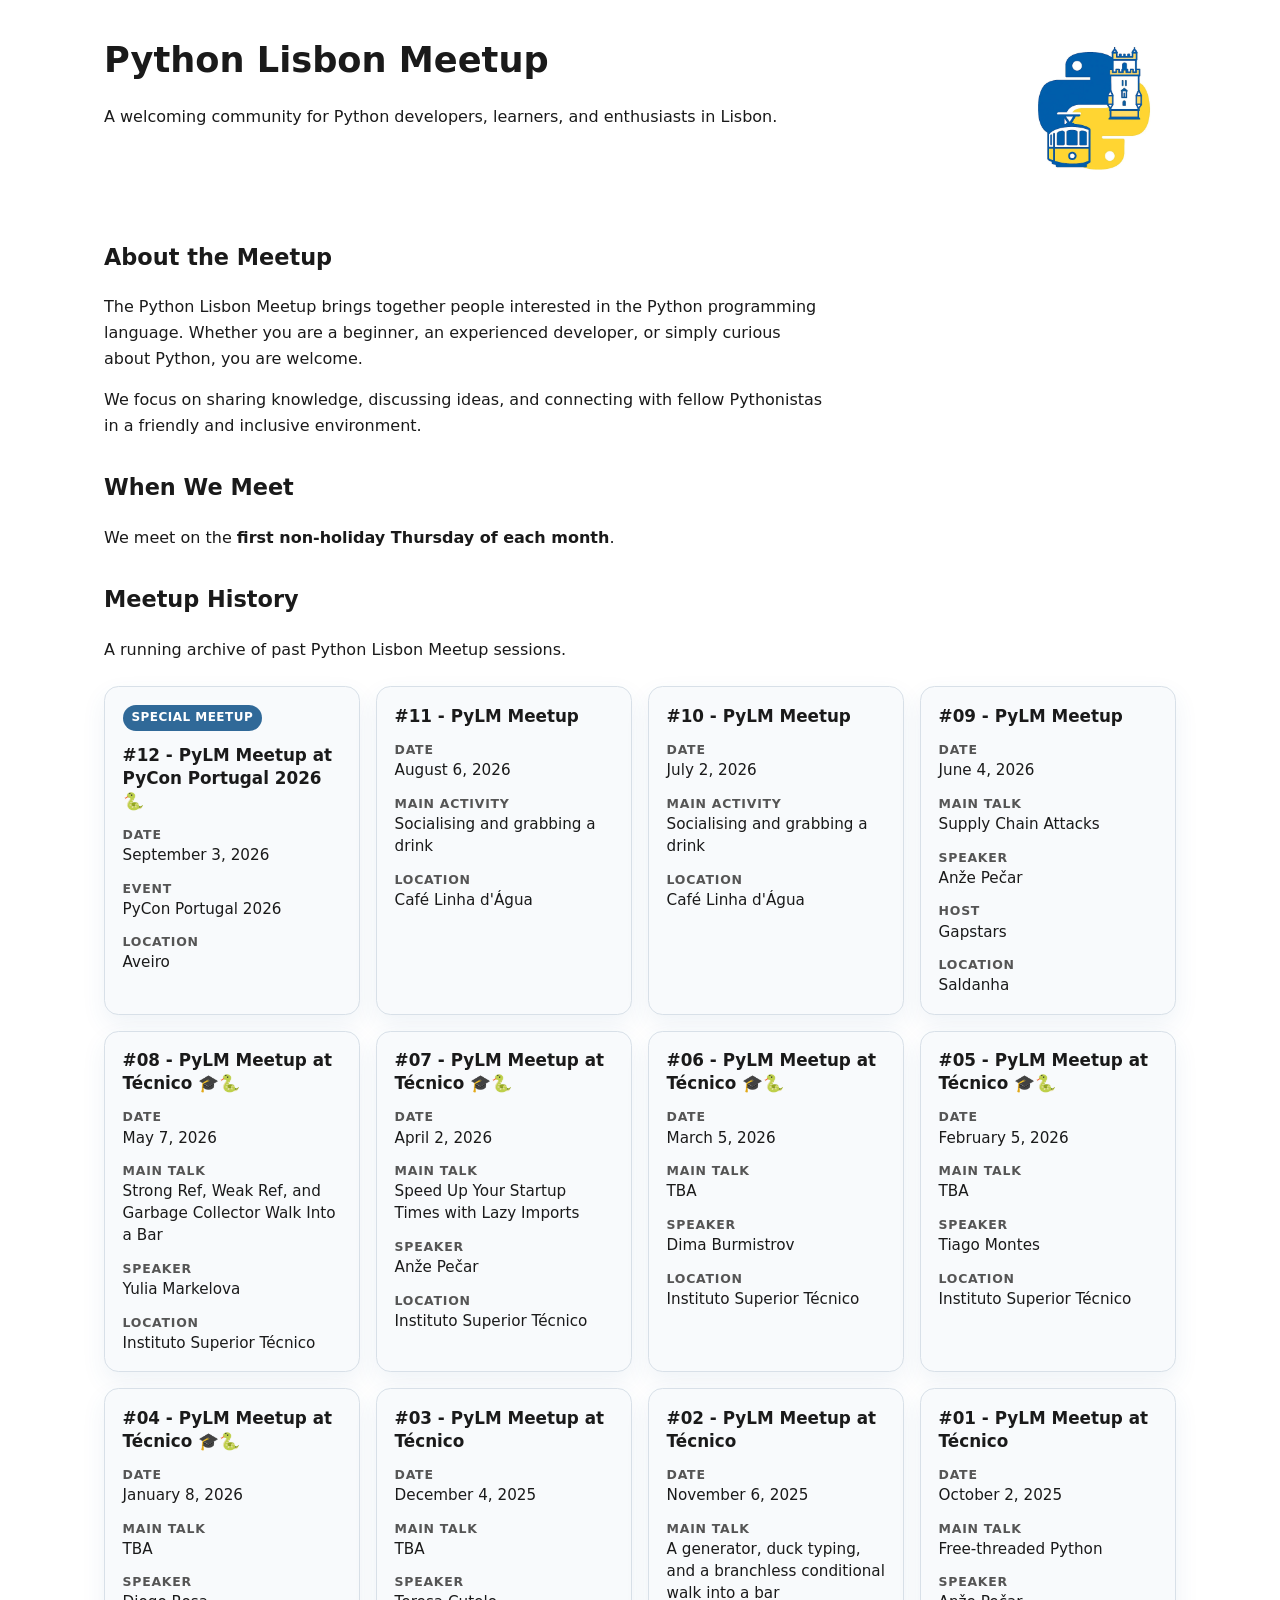
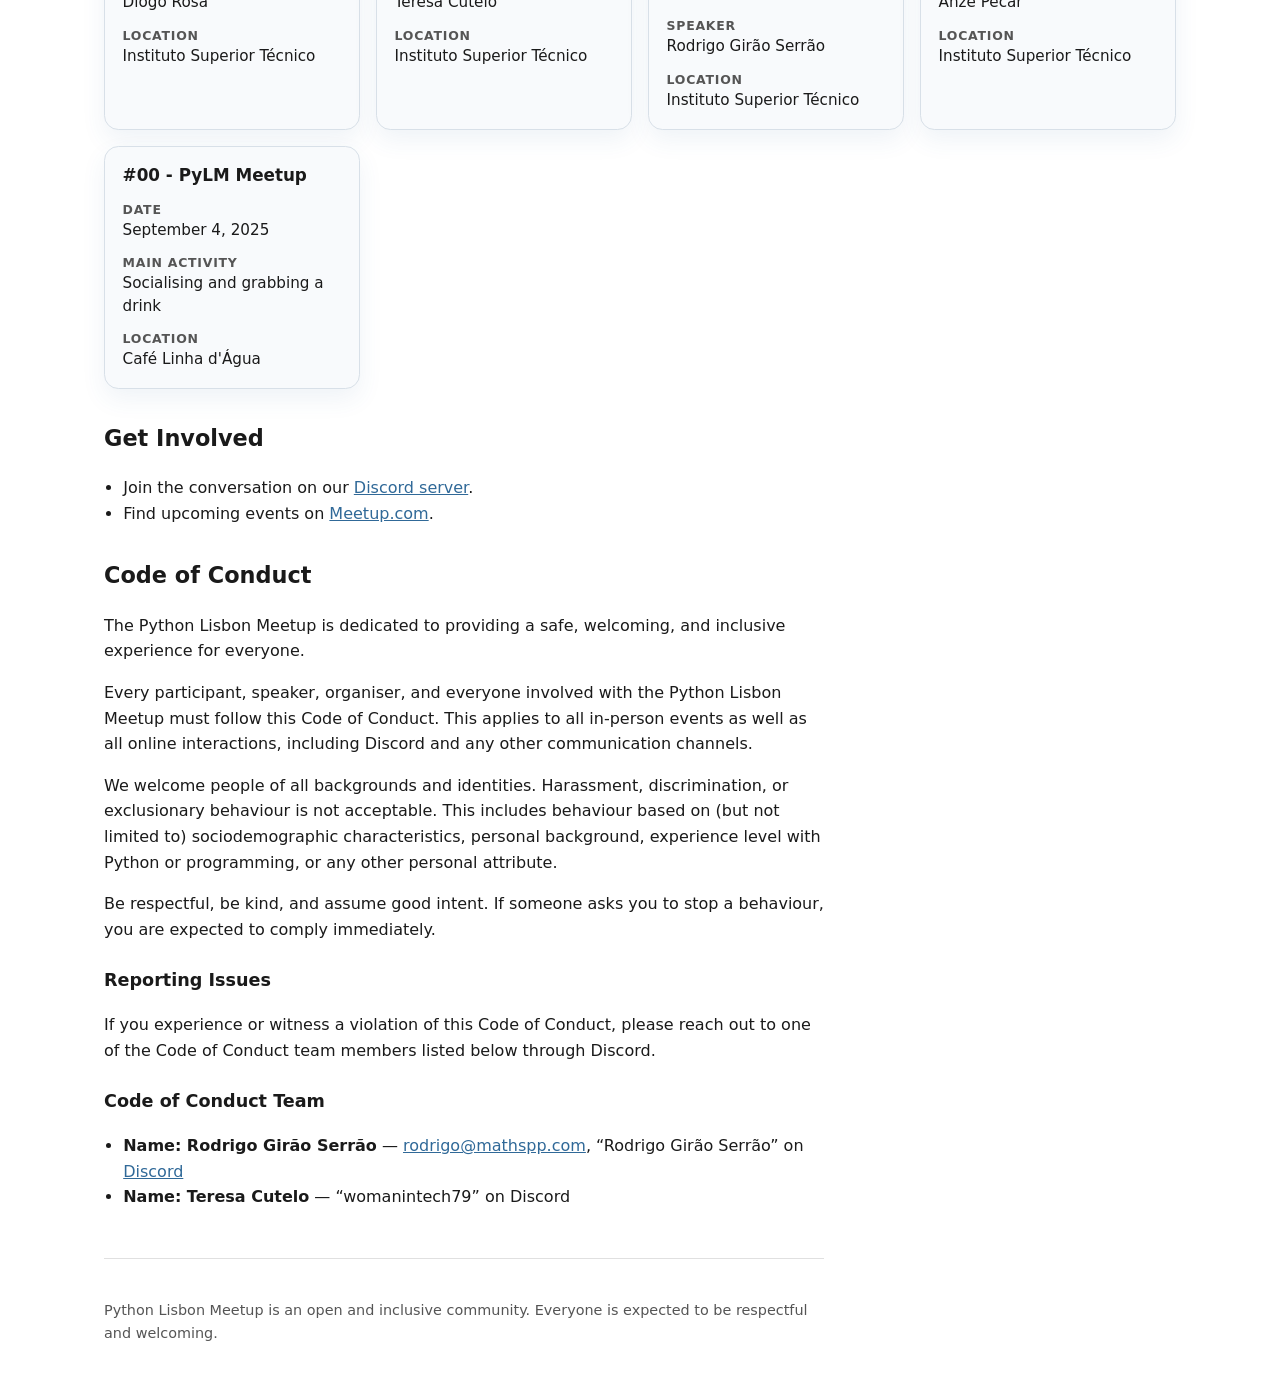
==== index.html @ 8073ea78 "Update index.html" ====
<!DOCTYPE html>
<html lang="en">

<head>
    <meta charset="UTF-8" />
    <meta name="viewport" content="width=device-width, initial-scale=1" />
    <title>Python Lisbon Meetup</title>

    <meta name="description"
        content="Python Lisbon Meetup — a friendly community for Python enthusiasts in Lisbon. We meet monthly to learn, share, and connect." />

    <style>
        :root {
            --bg: #ffffff;
            --fg: #1a1a1a;
            --accent: #306998;
            /* Python blue */
            --muted: #555555;
            --card-bg: #f8fafc;
            --border: #d8e0e8;
            --max-width: 1120px;
        }

        * {
            box-sizing: border-box;
        }

        body {
            margin: 0;
            font-family: system-ui, -apple-system, BlinkMacSystemFont, "Segoe UI",
                Roboto, Helvetica, Arial, sans-serif;
            background-color: var(--bg);
            color: var(--fg);
            line-height: 1.6;
        }

        main {
            max-width: var(--max-width);
            padding: 2rem 1.5rem;
            margin: 0 auto;
        }

        main > section,
        main > footer {
            max-width: 720px;
        }

        header {
            margin-bottom: 2.5rem;
            overflow: hidden;
        }

        header img {
            float: right;
            max-width: 160px;
            width: 100%;
            height: auto;
            margin-left: 1.5rem;
            margin-bottom: 0.5rem;
        }

        h1 {
            font-size: 2.2rem;
            margin: 0 0 0.5rem 0;
        }

        h2 {
            font-size: 1.4rem;
            margin-top: 2rem;
        }

        h3 {
            font-size: 1.1rem;
            margin-top: 1.5rem;
        }

        p {
            margin: 1rem 0;
        }

        a {
            color: var(--accent);
            text-decoration: underline;
        }

        a:focus,
        a:hover {
            text-decoration: none;
            outline: 2px solid var(--accent);
            outline-offset: 2px;
        }

        ul {
            padding-left: 1.2rem;
        }

        .history {
            max-width: none;
        }

        .history-intro {
            max-width: 720px;
        }

        .event-grid {
            display: grid;
            grid-template-columns: repeat(4, minmax(0, 1fr));
            gap: 1rem;
            margin-top: 1.5rem;
        }

        .event-card {
            display: flex;
            flex-direction: column;
            gap: 0.85rem;
            min-height: 100%;
            padding: 1.1rem;
            border: 1px solid var(--border);
            border-radius: 0.9rem;
            background: var(--card-bg);
            box-shadow: 0 10px 24px rgba(48, 105, 152, 0.08);
        }

        .event-card h3 {
            margin: 0;
            font-size: 1.05rem;
            line-height: 1.35;
        }

        .event-detail {
            margin: 0;
            font-size: 0.95rem;
            line-height: 1.45;
        }

        .event-label {
            display: block;
            color: var(--muted);
            font-size: 0.78rem;
            font-weight: 700;
            letter-spacing: 0.06em;
            text-transform: uppercase;
        }

        .event-badge {
            align-self: flex-start;
            margin: 0;
            padding: 0.2rem 0.55rem;
            border-radius: 999px;
            background: var(--accent);
            color: #ffffff;
            font-size: 0.75rem;
            font-weight: 700;
            letter-spacing: 0.04em;
            text-transform: uppercase;
        }

        footer {
            margin-top: 3rem;
            padding-top: 1.5rem;
            border-top: 1px solid #e0e0e0;
            font-size: 0.9rem;
            color: var(--muted);
        }

        @media (max-width: 900px) {
            .event-grid {
                grid-template-columns: repeat(2, minmax(0, 1fr));
            }
        }

        @media (max-width: 480px) {
            header img {
                float: none;
                display: block;
                margin: 0 0 1rem 0;
            }

            .event-grid {
                grid-template-columns: 1fr;
            }
        }
    </style>
</head>

<body>
    <main>
        <header>
            <img src="logo.webp" alt="Python Lisbon Meetup logo" />
            <h1>Python Lisbon Meetup</h1>
            <p>
                A welcoming community for Python developers, learners, and enthusiasts
                in Lisbon.
            </p>
        </header>

        <section aria-labelledby="about">
            <h2 id="about">About the Meetup</h2>
            <p>
                The Python Lisbon Meetup brings together people interested in the Python
                programming language. Whether you are a beginner, an experienced
                developer, or simply curious about Python, you are welcome.
            </p>
            <p>
                We focus on sharing knowledge, discussing ideas, and connecting with
                fellow Pythonistas in a friendly and inclusive environment.
            </p>
        </section>

        <section aria-labelledby="schedule">
            <h2 id="schedule">When We Meet</h2>
            <p>
                We meet on the <strong>first non-holiday Thursday of each month</strong>.
            </p>
        </section>


        <section class="history" aria-labelledby="history">
            <h2 id="history">Meetup History</h2>
            <p class="history-intro">
                A running archive of past Python Lisbon Meetup sessions.
            </p>
            <div class="event-grid">
                <article class="event-card">
                    <p class="event-badge">Special meetup</p>
                    <h3>#12 - PyLM Meetup at PyCon Portugal 2026 🐍</h3>
                    <p class="event-detail">
                        <span class="event-label">Date</span>
                        September 3, 2026
                    </p>
                    <p class="event-detail">
                        <span class="event-label">Event</span>
                        PyCon Portugal 2026
                    </p>
                    <p class="event-detail">
                        <span class="event-label">Location</span>
                        Aveiro
                    </p>
                </article>

                <article class="event-card">
                    <h3>#11 - PyLM Meetup</h3>
                    <p class="event-detail">
                        <span class="event-label">Date</span>
                        August 6, 2026
                    </p>
                    <p class="event-detail">
                        <span class="event-label">Main activity</span>
                        Socialising and grabbing a drink
                    </p>
                    <p class="event-detail">
                        <span class="event-label">Location</span>
                        Café Linha d'Água
                    </p>
                </article>

                <article class="event-card">
                    <h3>#10 - PyLM Meetup</h3>
                    <p class="event-detail">
                        <span class="event-label">Date</span>
                        July 2, 2026
                    </p>
                    <p class="event-detail">
                        <span class="event-label">Main activity</span>
                        Socialising and grabbing a drink
                    </p>
                    <p class="event-detail">
                        <span class="event-label">Location</span>
                        Café Linha d'Água
                    </p>
                </article>

                <article class="event-card">
                    <h3>#09 - PyLM Meetup</h3>
                    <p class="event-detail">
                        <span class="event-label">Date</span>
                        June 4, 2026
                    </p>
                    <p class="event-detail">
                        <span class="event-label">Main talk</span>
                        Supply Chain Attacks
                    </p>
                    <p class="event-detail">
                        <span class="event-label">Speaker</span>
                        Anže Pečar
                    </p>
                    <p class="event-detail">
                        <span class="event-label">Host</span>
                        Gapstars
                    </p>
                    <p class="event-detail">
                        <span class="event-label">Location</span>
                        Saldanha
                    </p>
                </article>

                <article class="event-card">
                    <h3>#08 - PyLM Meetup at Técnico 🎓🐍</h3>
                    <p class="event-detail">
                        <span class="event-label">Date</span>
                        May 7, 2026
                    </p>
                    <p class="event-detail">
                        <span class="event-label">Main talk</span>
                        Strong Ref, Weak Ref, and Garbage Collector Walk Into a Bar
                    </p>
                    <p class="event-detail">
                        <span class="event-label">Speaker</span>
                        Yulia Markelova
                    </p>
                    <p class="event-detail">
                        <span class="event-label">Location</span>
                        Instituto Superior Técnico
                    </p>
                </article>

                <article class="event-card">
                    <h3>#07 - PyLM Meetup at Técnico 🎓🐍</h3>
                    <p class="event-detail">
                        <span class="event-label">Date</span>
                        April 2, 2026
                    </p>
                    <p class="event-detail">
                        <span class="event-label">Main talk</span>
                        Speed Up Your Startup Times with Lazy Imports
                    </p>
                    <p class="event-detail">
                        <span class="event-label">Speaker</span>
                        Anže Pečar
                    </p>
                    <p class="event-detail">
                        <span class="event-label">Location</span>
                        Instituto Superior Técnico
                    </p>
                </article>

                <article class="event-card">
                    <h3>#06 - PyLM Meetup at Técnico 🎓🐍</h3>
                    <p class="event-detail">
                        <span class="event-label">Date</span>
                        March 5, 2026
                    </p>
                    <p class="event-detail">
                        <span class="event-label">Main talk</span>
                        TBA
                    </p>
                    <p class="event-detail">
                        <span class="event-label">Speaker</span>
                        Dima Burmistrov
                    </p>
                    <p class="event-detail">
                        <span class="event-label">Location</span>
                        Instituto Superior Técnico
                    </p>
                </article>

                <article class="event-card">
                    <h3>#05 - PyLM Meetup at Técnico 🎓🐍</h3>
                    <p class="event-detail">
                        <span class="event-label">Date</span>
                        February 5, 2026
                    </p>
                    <p class="event-detail">
                        <span class="event-label">Main talk</span>
                        TBA
                    </p>
                    <p class="event-detail">
                        <span class="event-label">Speaker</span>
                        Tiago Montes
                    </p>
                    <p class="event-detail">
                        <span class="event-label">Location</span>
                        Instituto Superior Técnico
                    </p>
                </article>

                <article class="event-card">
                    <h3>#04 - PyLM Meetup at Técnico 🎓🐍</h3>
                    <p class="event-detail">
                        <span class="event-label">Date</span>
                        January 8, 2026
                    </p>
                    <p class="event-detail">
                        <span class="event-label">Main talk</span>
                        TBA
                    </p>
                    <p class="event-detail">
                        <span class="event-label">Speaker</span>
                        Diogo Rosa
                    </p>
                    <p class="event-detail">
                        <span class="event-label">Location</span>
                        Instituto Superior Técnico
                    </p>
                </article>

                <article class="event-card">
                    <h3>#03 - PyLM Meetup at Técnico</h3>
                    <p class="event-detail">
                        <span class="event-label">Date</span>
                        December 4, 2025
                    </p>
                    <p class="event-detail">
                        <span class="event-label">Main talk</span>
                        TBA
                    </p>
                    <p class="event-detail">
                        <span class="event-label">Speaker</span>
                        Teresa Cutelo
                    </p>
                    <p class="event-detail">
                        <span class="event-label">Location</span>
                        Instituto Superior Técnico
                    </p>
                </article>

                <article class="event-card">
                    <h3>#02 - PyLM Meetup at Técnico</h3>
                    <p class="event-detail">
                        <span class="event-label">Date</span>
                        November 6, 2025
                    </p>
                    <p class="event-detail">
                        <span class="event-label">Main talk</span>
                        A generator, duck typing, and a branchless conditional walk into a bar
                    </p>
                    <p class="event-detail">
                        <span class="event-label">Speaker</span>
                        Rodrigo Girão Serrão
                    </p>
                    <p class="event-detail">
                        <span class="event-label">Location</span>
                        Instituto Superior Técnico
                    </p>
                </article>

                <article class="event-card">
                    <h3>#01 - PyLM Meetup at Técnico</h3>
                    <p class="event-detail">
                        <span class="event-label">Date</span>
                        October 2, 2025
                    </p>
                    <p class="event-detail">
                        <span class="event-label">Main talk</span>
                        Free-threaded Python
                    </p>
                    <p class="event-detail">
                        <span class="event-label">Speaker</span>
                        Anže Pečar
                    </p>
                    <p class="event-detail">
                        <span class="event-label">Location</span>
                        Instituto Superior Técnico
                    </p>
                </article>

                <article class="event-card">
                    <h3>#00 - PyLM Meetup</h3>
                    <p class="event-detail">
                        <span class="event-label">Date</span>
                        September 4, 2025
                    </p>
                    <p class="event-detail">
                        <span class="event-label">Main activity</span>
                        Socialising and grabbing a drink
                    </p>
                    <p class="event-detail">
                        <span class="event-label">Location</span>
                        Café Linha d'Água
                    </p>
                </article>
            </div>
        </section>

        <section aria-labelledby="links">
            <h2 id="links">Get Involved</h2>
            <ul>
                <li>
                    Join the conversation on our
                    <a href="https://discord.gg/DCNEYDKw9s">Discord server</a>.
                </li>
                <li>
                    Find upcoming events on
                    <a href="https://www.meetup.com/python-lisbon-meetup/events/312286589">Meetup.com</a>.
                </li>
            </ul>
        </section>

        <section aria-labelledby="coc">
            <h2 id="coc">Code of Conduct</h2>
            <p>
                The Python Lisbon Meetup is dedicated to providing a safe, welcoming,
                and inclusive experience for everyone.
            </p>
            <p>
                Every participant, speaker, organiser, and everyone involved with the
                Python Lisbon Meetup must follow this Code of Conduct. This applies to
                all in-person events as well as all online interactions, including
                Discord and any other communication channels.
            </p>
            <p>
                We welcome people of all backgrounds and identities. Harassment,
                discrimination, or exclusionary behaviour is not acceptable. This
                includes behaviour based on (but not limited to) sociodemographic
                characteristics, personal background, experience level with Python or
                programming, or any other personal attribute.
            </p>
            <p>
                Be respectful, be kind, and assume good intent. If someone asks you to
                stop a behaviour, you are expected to comply immediately.
            </p>

            <h3>Reporting Issues</h3>
            <p>
                If you experience or witness a violation of this Code of Conduct, please
                reach out to one of the Code of Conduct team members listed below through
                Discord.
            </p>

            <h3>Code of Conduct Team</h3>
            <ul>
                <li><strong>Name: Rodrigo Girão Serrão</strong> — <a
                        href="mailto:rodrigo@mathspp.com">rodrigo@mathspp.com</a>, “Rodrigo Girão Serrão” on <a
                        href="https://discord.gg/DCNEYDKw9s">Discord</a>
                </li>
                <li><strong>Name: Teresa Cutelo</strong> — “womanintech79” on <a
                        href="https://discord.gg/DCNEYDKw9s"></a>Discord</a>
                </li>
            </ul>
        </section>

        <footer>
            <p>
                Python Lisbon Meetup is an open and inclusive community. Everyone is
                expected to be respectful and welcoming.
            </p>
        </footer>
    </main>
</body>

</html>
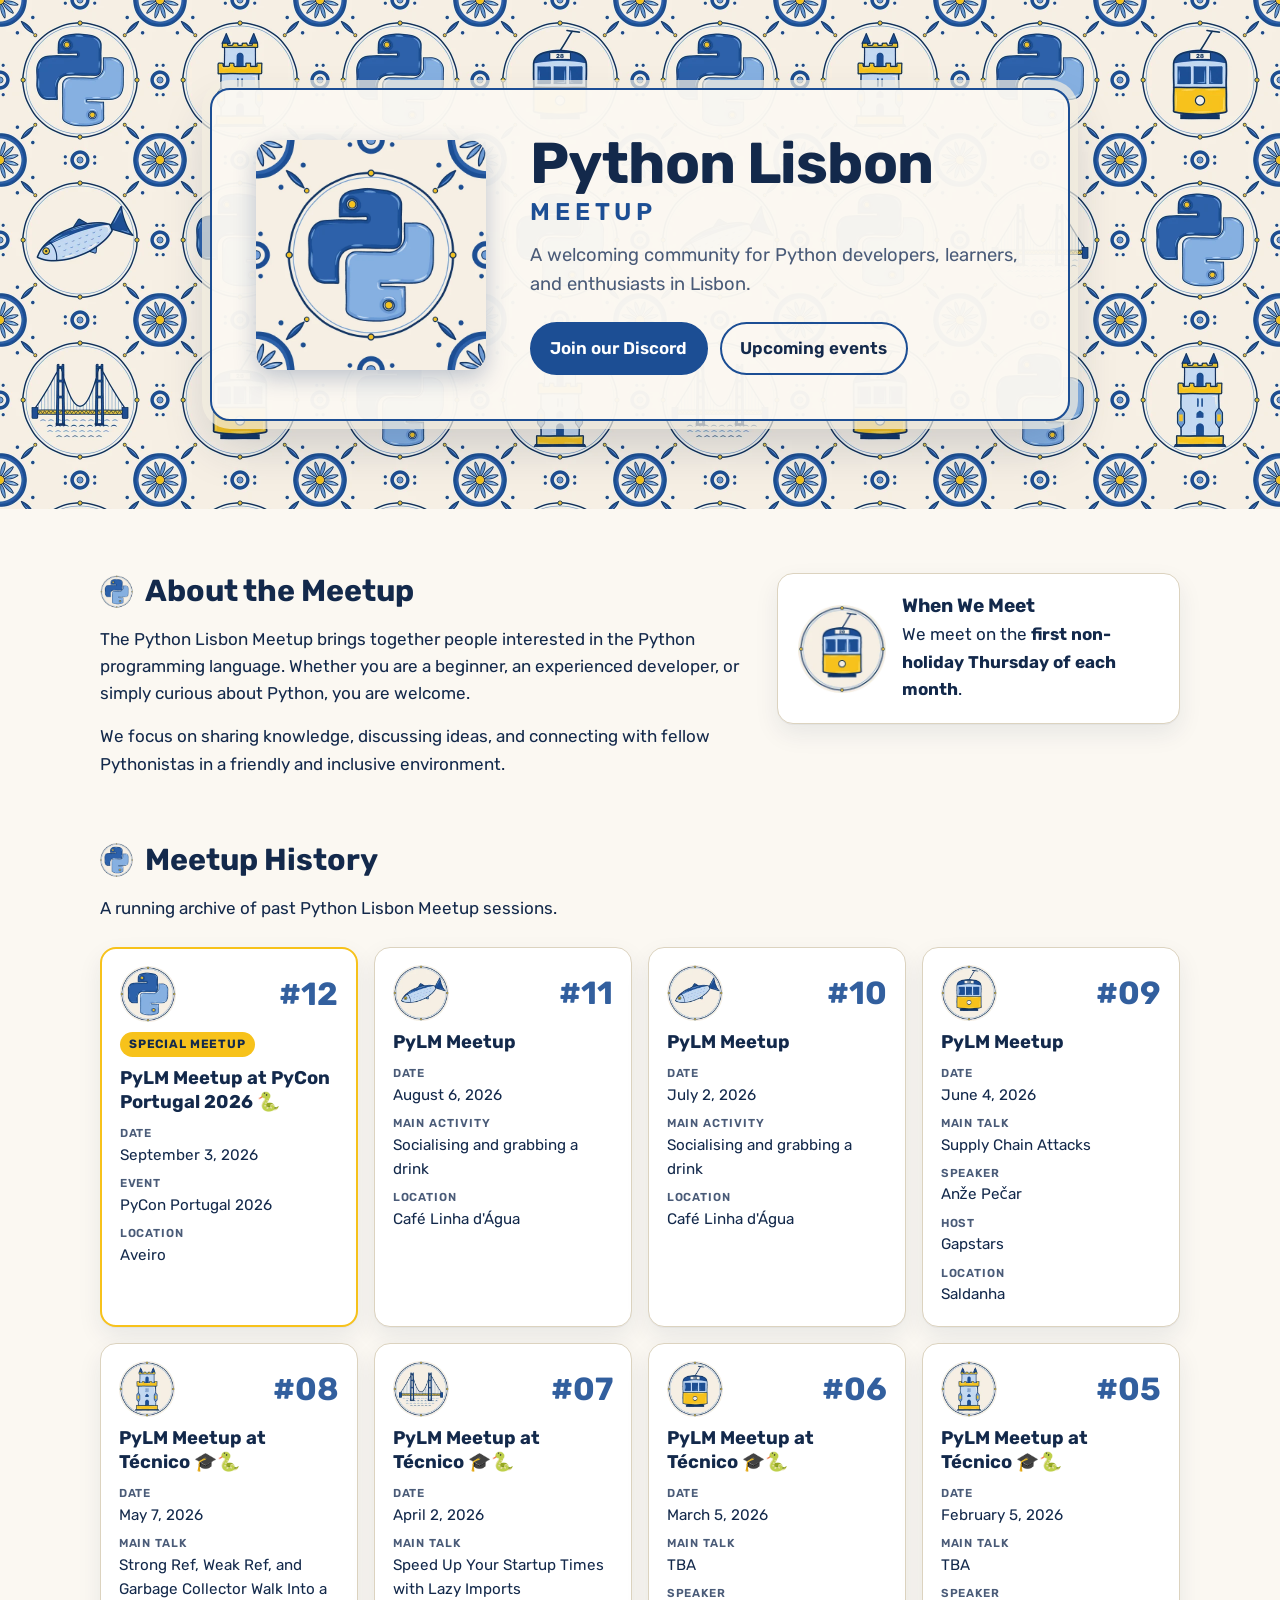
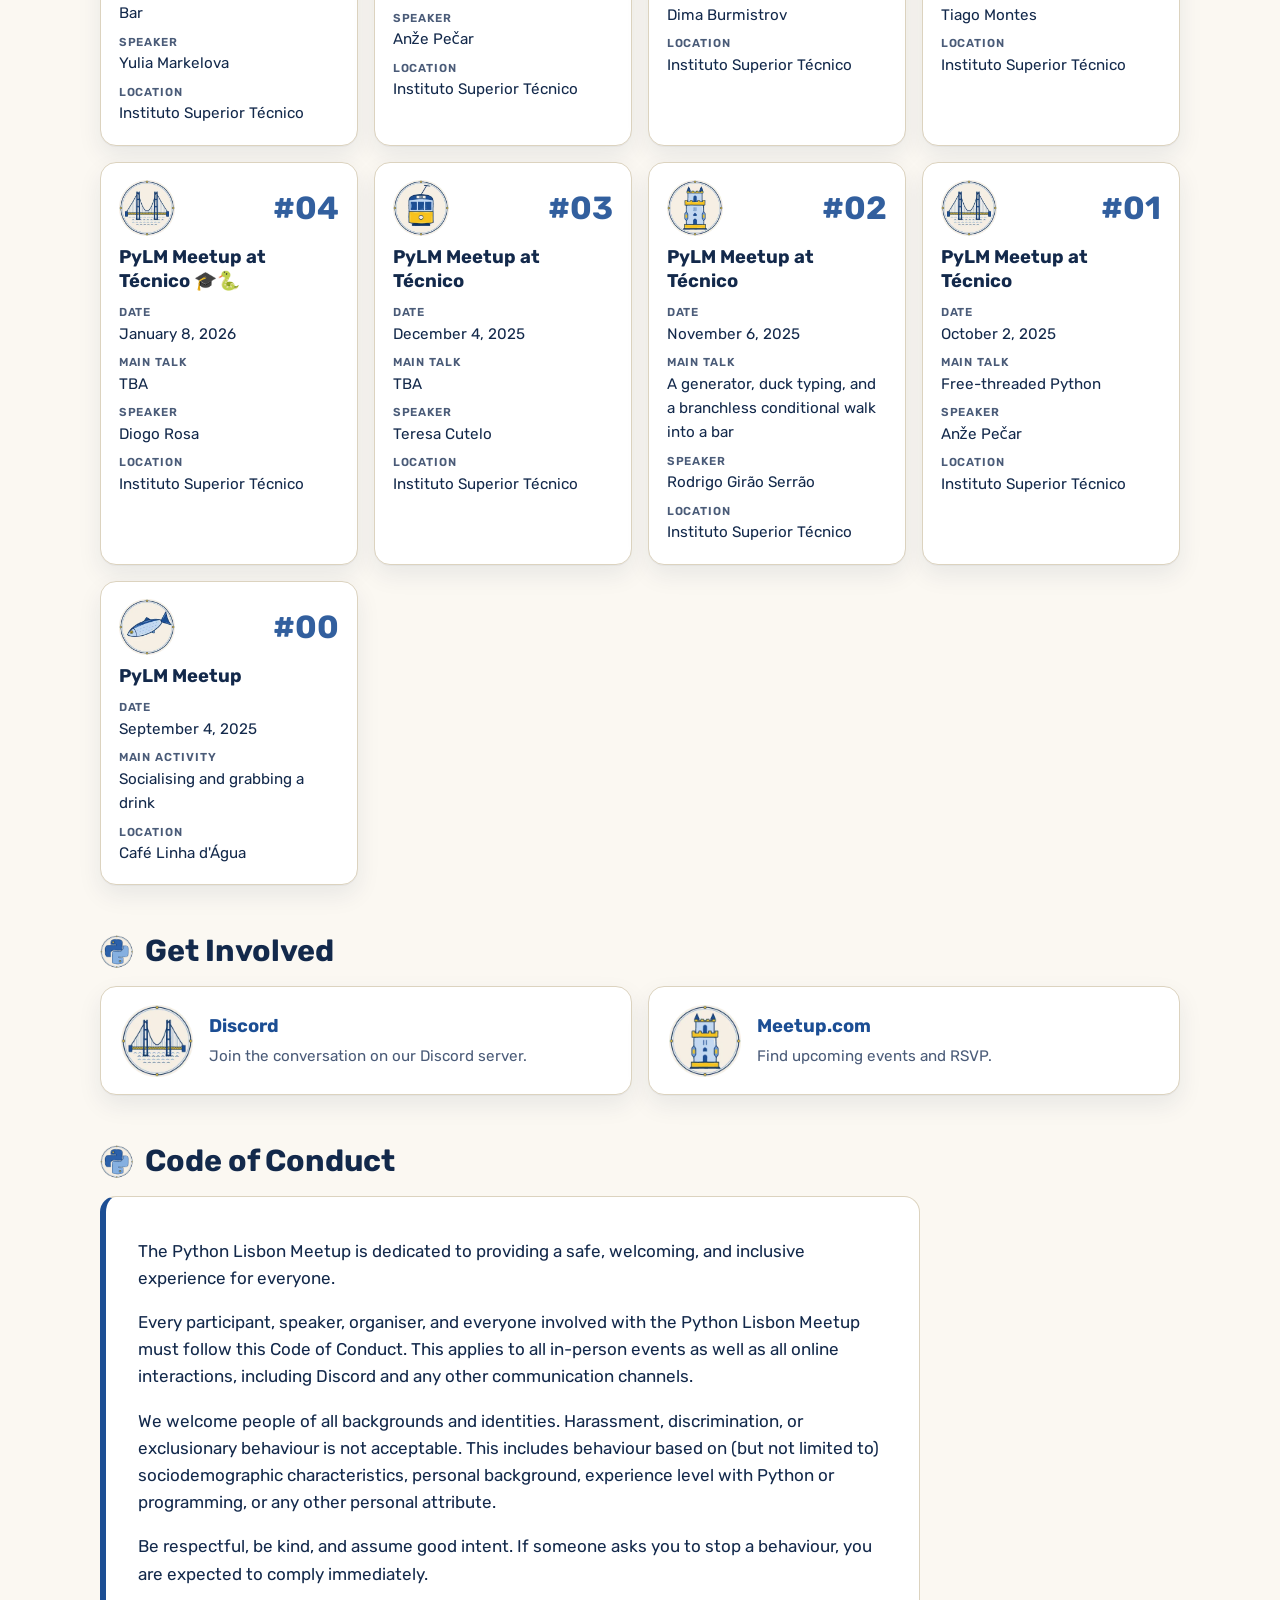
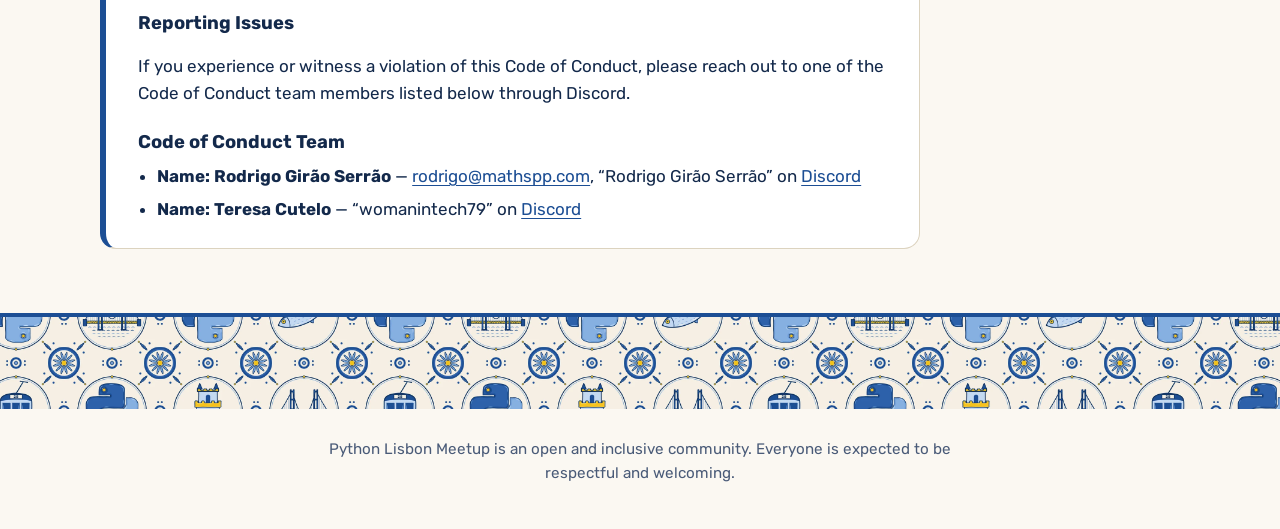
==== commit 434209de: "Redesign site with azulejo tile theme Painted Python Lisbon azulejo tiles (snakes, tram, Belém Tower" ====
--- a/index.html
+++ b/index.html
@@ -8,17 +8,75 @@
 
     <meta name="description"
         content="Python Lisbon Meetup — a friendly community for Python enthusiasts in Lisbon. We meet monthly to learn, share, and connect." />
+    <meta name="theme-color" content="#F5EFE2" media="(prefers-color-scheme: light)" />
+    <meta name="theme-color" content="#0B1830" media="(prefers-color-scheme: dark)" />
+    <meta property="og:title" content="Python Lisbon Meetup" />
+    <meta property="og:description"
+        content="A friendly community for Python enthusiasts in Lisbon. We meet monthly to learn, share, and connect." />
+    <meta property="og:type" content="website" />
+    <meta property="og:url" content="https://python-lisbon-meetup.github.io/" />
+    <meta property="og:image" content="https://python-lisbon-meetup.github.io/assets/og-image.png" />
+    <meta name="twitter:card" content="summary_large_image" />
+
+    <link rel="icon" href="favicon.ico" sizes="48x48" />
+    <link rel="icon" href="assets/favicon-32.png" type="image/png" sizes="32x32" />
+    <link rel="apple-touch-icon" href="assets/apple-touch-icon.png" />
+    <link rel="preload" href="assets/fonts/rubik-700.woff2" as="font" type="font/woff2" crossorigin />
 
     <style>
+        @font-face {
+            font-family: "Rubik";
+            src: url("assets/fonts/rubik-400.woff2") format("woff2");
+            font-weight: 400;
+            font-display: swap;
+        }
+
+        @font-face {
+            font-family: "Rubik";
+            src: url("assets/fonts/rubik-600.woff2") format("woff2");
+            font-weight: 600;
+            font-display: swap;
+        }
+
+        @font-face {
+            font-family: "Rubik";
+            src: url("assets/fonts/rubik-700.woff2") format("woff2");
+            font-weight: 700;
+            font-display: swap;
+        }
+
         :root {
-            --bg: #ffffff;
-            --fg: #1a1a1a;
-            --accent: #306998;
-            /* Python blue */
-            --muted: #555555;
-            --card-bg: #f8fafc;
-            --border: #d8e0e8;
+            /* azulejo palette */
+            --cream: #F5EFE2;
+            --cobalt: #1C4E94;
+            --deep: #123566;
+            --sky: #6C9CD6;
+            --yellow: #F7C21B;
+            --ink: #13294B;
+
+            --bg: #FBF8F2;
+            --fg: var(--ink);
+            --muted: #4A5B78;
+            --accent: var(--cobalt);
+            --card-bg: #FFFFFF;
+            --border: #DCD3BF;
+            --shadow: 0 1px 0 rgba(19, 41, 75, 0.04), 0 10px 24px rgba(19, 41, 75, 0.08);
+            --panel-bg: rgba(251, 248, 242, 0.97);
             --max-width: 1120px;
+            --tile: 160px;
+        }
+
+        @media (prefers-color-scheme: dark) {
+            :root {
+                --bg: #0B1830;
+                --fg: #F5EFE2;
+                --muted: #B5C3DA;
+                --accent: #8DB8F0;
+                --card-bg: #12254A;
+                --border: #284673;
+                --shadow: 0 10px 24px rgba(0, 0, 0, 0.35);
+                --panel-bg: #0F2142;
+            }
         }
 
         * {
@@ -27,84 +85,219 @@
 
         body {
             margin: 0;
-            font-family: system-ui, -apple-system, BlinkMacSystemFont, "Segoe UI",
-                Roboto, Helvetica, Arial, sans-serif;
+            font-family: "Rubik", system-ui, -apple-system, BlinkMacSystemFont, "Segoe UI", Roboto, Helvetica, Arial, sans-serif;
             background-color: var(--bg);
             color: var(--fg);
             line-height: 1.6;
+            font-size: 1.0625rem;
+        }
+
+        a {
+            color: var(--accent);
+            text-decoration-thickness: 1px;
+            text-underline-offset: 0.18em;
+        }
+
+        a:hover {
+            text-decoration-thickness: 2px;
+        }
+
+        a:focus-visible,
+        .button:focus-visible {
+            outline: 3px solid var(--yellow);
+            outline-offset: 3px;
+            border-radius: 4px;
+        }
+
+        .visually-hidden {
+            position: absolute;
+            width: 1px;
+            height: 1px;
+            overflow: hidden;
+            clip: rect(0 0 0 0);
+            white-space: nowrap;
+        }
+
+        /* tiled band used for the hero and the footer border */
+        .azulejos {
+            background-color: var(--cream);
+            background-image: url("assets/pattern.webp");
+            background-size: calc(var(--tile) * 4) calc(var(--tile) * 4);
+            background-position: center top;
+        }
+
+        .hero {
+            padding: clamp(2.5rem, 7vw, 5.5rem) 1.25rem;
+        }
+
+        .hero-panel {
+            max-width: 860px;
+            margin: 0 auto;
+            display: grid;
+            grid-template-columns: auto 1fr;
+            gap: clamp(1.25rem, 4vw, 2.75rem);
+            align-items: center;
+            padding: clamp(1.5rem, 4vw, 2.75rem);
+            background: var(--panel-bg);
+            border: 2px solid var(--cobalt);
+            border-radius: 1.25rem;
+            box-shadow: 0 0 0 8px rgba(245, 239, 226, 0.7), 0 24px 48px rgba(19, 41, 75, 0.18);
+        }
+
+        .hero-logo {
+            width: clamp(150px, 22vw, 230px);
+            height: auto;
+            display: block;
+            border-radius: 1rem;
+            box-shadow: 0 8px 22px rgba(18, 53, 102, 0.25);
+        }
+
+        .hero h1 {
+            margin: 0;
+            font-size: clamp(2.3rem, 6vw, 3.6rem);
+            line-height: 1.02;
+            font-weight: 700;
+            letter-spacing: -0.01em;
+            color: var(--fg);
+        }
+
+        .hero h1 .meetup {
+            display: block;
+            margin-top: 0.45rem;
+            font-size: 0.42em;
+            font-weight: 600;
+            letter-spacing: 0.2em;
+            color: var(--accent);
+        }
+
+        .hero .tagline {
+            margin: 1rem 0 1.4rem;
+            font-size: 1.15rem;
+            color: var(--muted);
+            max-width: 32em;
+        }
+
+        .actions {
+            display: flex;
+            flex-wrap: wrap;
+            gap: 0.75rem;
+        }
+
+        .button {
+            display: inline-flex;
+            align-items: center;
+            gap: 0.5rem;
+            padding: 0.7rem 1.15rem;
+            border-radius: 999px;
+            font-weight: 600;
+            text-decoration: none;
+            border: 2px solid var(--cobalt);
+            transition: transform 0.15s ease, box-shadow 0.15s ease;
+        }
+
+        .button:hover {
+            transform: translateY(-1px);
+            box-shadow: 0 6px 14px rgba(18, 53, 102, 0.2);
+        }
+
+        .button--primary {
+            background: var(--cobalt);
+            color: #FFFFFF;
+        }
+
+        .button--secondary {
+            background: transparent;
+            color: var(--fg);
+        }
+
+        @media (prefers-color-scheme: dark) {
+            .button--secondary {
+                border-color: var(--accent);
+            }
         }
 
         main {
             max-width: var(--max-width);
-            padding: 2rem 1.5rem;
             margin: 0 auto;
-        }
-
-        main > section,
-        main > footer {
+            padding: 1rem 1.25rem 0;
+        }
+
+        section {
+            padding-top: 3rem;
+        }
+
+        h2 {
+            display: flex;
+            align-items: center;
+            gap: 0.75rem;
+            margin: 0 0 1rem;
+            font-size: clamp(1.5rem, 3vw, 1.9rem);
+            font-weight: 700;
+            line-height: 1.2;
+        }
+
+        h2::before {
+            content: "";
+            flex: none;
+            width: 1.1em;
+            height: 1.1em;
+            border-radius: 50%;
+            background: url("assets/tiles/snakes-medallion.webp") center / cover;
+        }
+
+        h3 {
+            font-size: 1.15rem;
+            line-height: 1.3;
+        }
+
+        .prose {
             max-width: 720px;
         }
 
-        header {
-            margin-bottom: 2.5rem;
-            overflow: hidden;
-        }
-
-        header img {
-            float: right;
-            max-width: 160px;
-            width: 100%;
-            height: auto;
-            margin-left: 1.5rem;
-            margin-bottom: 0.5rem;
-        }
-
-        h1 {
-            font-size: 2.2rem;
-            margin: 0 0 0.5rem 0;
-        }
-
-        h2 {
-            font-size: 1.4rem;
-            margin-top: 2rem;
-        }
-
-        h3 {
-            font-size: 1.1rem;
-            margin-top: 1.5rem;
-        }
-
-        p {
-            margin: 1rem 0;
-        }
-
-        a {
-            color: var(--accent);
-            text-decoration: underline;
-        }
-
-        a:focus,
-        a:hover {
-            text-decoration: none;
-            outline: 2px solid var(--accent);
-            outline-offset: 2px;
-        }
-
-        ul {
-            padding-left: 1.2rem;
-        }
-
-        .history {
-            max-width: none;
-        }
-
-        .history-intro {
-            max-width: 720px;
+        .prose p {
+            margin: 0 0 1rem;
+        }
+
+        .intro {
+            display: grid;
+            grid-template-columns: minmax(0, 1.6fr) minmax(0, 1fr);
+            gap: 2rem;
+            align-items: start;
+        }
+
+        .schedule-card {
+            display: grid;
+            grid-template-columns: 88px 1fr;
+            gap: 1rem;
+            align-items: center;
+            padding: 1.25rem;
+            background: var(--card-bg);
+            border: 1px solid var(--border);
+            border-radius: 1rem;
+            box-shadow: var(--shadow);
+        }
+
+        .schedule-card img {
+            width: 88px;
+            height: 88px;
+        }
+
+        .schedule-card h2 {
+            font-size: 1.2rem;
+            margin: 0 0 0.25rem;
+        }
+
+        .schedule-card h2::before {
+            display: none;
+        }
+
+        .schedule-card p {
+            margin: 0;
         }
 
         .event-grid {
             display: grid;
-            grid-template-columns: repeat(4, minmax(0, 1fr));
+            grid-template-columns: repeat(auto-fill, minmax(240px, 1fr));
             gap: 1rem;
             margin-top: 1.5rem;
         }
@@ -112,430 +305,521 @@
         .event-card {
             display: flex;
             flex-direction: column;
-            gap: 0.85rem;
-            min-height: 100%;
-            padding: 1.1rem;
+            gap: 0.6rem;
+            padding: 1.1rem 1.1rem 1.2rem;
+            background: var(--card-bg);
             border: 1px solid var(--border);
-            border-radius: 0.9rem;
-            background: var(--card-bg);
-            box-shadow: 0 10px 24px rgba(48, 105, 152, 0.08);
-        }
-
-        .event-card h3 {
+            border-radius: 1rem;
+            box-shadow: var(--shadow);
+            transition: transform 0.15s ease, box-shadow 0.15s ease;
+        }
+
+        .event-card:hover {
+            transform: translateY(-2px);
+            box-shadow: 0 14px 30px rgba(19, 41, 75, 0.14);
+        }
+
+        .event-card--special {
+            border: 2px solid var(--yellow);
+        }
+
+        .event-head {
+            display: flex;
+            align-items: center;
+            justify-content: space-between;
+        }
+
+        .event-tile {
+            width: 56px;
+            height: 56px;
+        }
+
+        .event-number {
+            font-size: 2rem;
+            font-weight: 700;
+            line-height: 1;
+            color: var(--accent);
+            opacity: 0.9;
+        }
+
+        .event-badge {
+            align-self: flex-start;
             margin: 0;
-            font-size: 1.05rem;
-            line-height: 1.35;
-        }
-
-        .event-detail {
-            margin: 0;
-            font-size: 0.95rem;
-            line-height: 1.45;
-        }
-
-        .event-label {
-            display: block;
-            color: var(--muted);
-            font-size: 0.78rem;
+            padding: 0.2rem 0.6rem;
+            border-radius: 999px;
+            background: var(--yellow);
+            color: var(--ink);
+            font-size: 0.75rem;
             font-weight: 700;
             letter-spacing: 0.06em;
             text-transform: uppercase;
         }
 
-        .event-badge {
-            align-self: flex-start;
+        .event-card h3 {
             margin: 0;
-            padding: 0.2rem 0.55rem;
-            border-radius: 999px;
-            background: var(--accent);
-            color: #ffffff;
-            font-size: 0.75rem;
-            font-weight: 700;
-            letter-spacing: 0.04em;
+        }
+
+        .event-details {
+            margin: 0;
+            display: grid;
+            gap: 0.45rem;
+            font-size: 0.95rem;
+        }
+
+        .event-details dt {
+            font-size: 0.72rem;
+            font-weight: 600;
+            letter-spacing: 0.08em;
             text-transform: uppercase;
+            color: var(--muted);
+        }
+
+        .event-details dd {
+            margin: 0;
+        }
+
+        .involved {
+            display: grid;
+            grid-template-columns: repeat(auto-fit, minmax(260px, 1fr));
+            gap: 1rem;
+        }
+
+        .involved a {
+            display: grid;
+            grid-template-columns: 72px 1fr;
+            gap: 1rem;
+            align-items: center;
+            padding: 1.1rem 1.25rem;
+            background: var(--card-bg);
+            border: 1px solid var(--border);
+            border-radius: 1rem;
+            box-shadow: var(--shadow);
+            color: var(--fg);
+            text-decoration: none;
+            transition: transform 0.15s ease, box-shadow 0.15s ease;
+        }
+
+        .involved a:hover {
+            transform: translateY(-2px);
+            box-shadow: 0 14px 30px rgba(19, 41, 75, 0.14);
+        }
+
+        .involved img {
+            width: 72px;
+            height: 72px;
+        }
+
+        .involved strong {
+            display: block;
+            font-size: 1.15rem;
+            color: var(--accent);
+        }
+
+        .involved span {
+            color: var(--muted);
+            font-size: 0.95rem;
+        }
+
+        .coc {
+            padding: 1.5rem clamp(1.25rem, 3vw, 2rem);
+            background: var(--card-bg);
+            border: 1px solid var(--border);
+            border-left: 6px solid var(--cobalt);
+            border-radius: 1rem;
+            max-width: 820px;
+        }
+
+        .coc h3 {
+            margin: 1.5rem 0 0.5rem;
+        }
+
+        .coc ul {
+            padding-left: 1.2rem;
+            margin: 0;
+        }
+
+        .coc li + li {
+            margin-top: 0.4rem;
         }
 
         footer {
-            margin-top: 3rem;
-            padding-top: 1.5rem;
-            border-top: 1px solid #e0e0e0;
-            font-size: 0.9rem;
+            margin-top: 4rem;
+        }
+
+        @media (prefers-color-scheme: dark) {
+            .hero.azulejos {
+                background-image: linear-gradient(rgba(11, 24, 48, 0.28), rgba(11, 24, 48, 0.28)), url("assets/pattern.webp");
+                background-size: auto, calc(var(--tile) * 4) calc(var(--tile) * 4);
+            }
+
+            .hero-panel {
+                border-color: #3A64A8;
+                box-shadow: 0 0 0 8px rgba(11, 24, 48, 0.55), 0 24px 48px rgba(0, 0, 0, 0.45);
+            }
+        }
+
+        .footer-band {
+            height: 96px;
+            --tile: 96px;
+            background-position: center center;
+            border-top: 4px solid var(--cobalt);
+        }
+
+        .footer-text {
+            padding: 1.5rem 1.25rem 2.5rem;
+            text-align: center;
             color: var(--muted);
-        }
-
-        @media (max-width: 900px) {
-            .event-grid {
-                grid-template-columns: repeat(2, minmax(0, 1fr));
-            }
-        }
-
-        @media (max-width: 480px) {
-            header img {
-                float: none;
-                display: block;
-                margin: 0 0 1rem 0;
-            }
-
-            .event-grid {
+            font-size: 0.95rem;
+        }
+
+        .footer-text p {
+            margin: 0.25rem auto;
+            max-width: 640px;
+        }
+
+        @media (max-width: 760px) {
+            .hero-panel {
                 grid-template-columns: 1fr;
+                justify-items: center;
+                text-align: center;
+            }
+
+            .hero .tagline {
+                margin-left: auto;
+                margin-right: auto;
+            }
+
+            .actions {
+                justify-content: center;
+            }
+
+            .intro {
+                grid-template-columns: 1fr;
+                gap: 0;
+            }
+
+            .intro > section + section {
+                padding-top: 0.5rem;
+            }
+
+            :root {
+                --tile: 120px;
+            }
+        }
+
+        @media (prefers-reduced-motion: reduce) {
+            * {
+                transition: none !important;
             }
         }
     </style>
 </head>
 
 <body>
+    <header class="hero azulejos">
+        <div class="hero-panel">
+            <img class="hero-logo" src="assets/tiles/snakes.webp" alt="Python Lisbon Meetup logo: the Python snakes painted on a Portuguese azulejo tile"
+                width="230" height="230" />
+            <div>
+                <h1>Python Lisbon <span class="meetup">MEETUP</span></h1>
+                <p class="tagline">
+                    A welcoming community for Python developers, learners, and enthusiasts
+                    in Lisbon.
+                </p>
+                <div class="actions">
+                    <a class="button button--primary" href="https://discord.gg/DCNEYDKw9s">Join our Discord</a>
+                    <a class="button button--secondary"
+                        href="https://www.meetup.com/python-lisbon-meetup/events/312286589">Upcoming events</a>
+                </div>
+            </div>
+        </div>
+    </header>
+
     <main>
-        <header>
-            <img src="logo.webp" alt="Python Lisbon Meetup logo" />
-            <h1>Python Lisbon Meetup</h1>
-            <p>
-                A welcoming community for Python developers, learners, and enthusiasts
-                in Lisbon.
-            </p>
-        </header>
-
-        <section aria-labelledby="about">
-            <h2 id="about">About the Meetup</h2>
-            <p>
-                The Python Lisbon Meetup brings together people interested in the Python
-                programming language. Whether you are a beginner, an experienced
-                developer, or simply curious about Python, you are welcome.
-            </p>
-            <p>
-                We focus on sharing knowledge, discussing ideas, and connecting with
-                fellow Pythonistas in a friendly and inclusive environment.
-            </p>
-        </section>
-
-        <section aria-labelledby="schedule">
-            <h2 id="schedule">When We Meet</h2>
-            <p>
-                We meet on the <strong>first non-holiday Thursday of each month</strong>.
-            </p>
-        </section>
-
-
-        <section class="history" aria-labelledby="history">
+        <div class="intro">
+            <section class="prose" aria-labelledby="about">
+                <h2 id="about">About the Meetup</h2>
+                <p>
+                    The Python Lisbon Meetup brings together people interested in the Python
+                    programming language. Whether you are a beginner, an experienced
+                    developer, or simply curious about Python, you are welcome.
+                </p>
+                <p>
+                    We focus on sharing knowledge, discussing ideas, and connecting with
+                    fellow Pythonistas in a friendly and inclusive environment.
+                </p>
+            </section>
+
+            <section aria-labelledby="schedule">
+                <div class="schedule-card">
+                    <img src="assets/tiles/tram-medallion.webp" alt="" width="88" height="88" />
+                    <div>
+                        <h2 id="schedule">When We Meet</h2>
+                        <p>
+                            We meet on the <strong>first non-holiday Thursday of each month</strong>.
+                        </p>
+                    </div>
+                </div>
+            </section>
+        </div>
+
+        <section aria-labelledby="history">
             <h2 id="history">Meetup History</h2>
-            <p class="history-intro">
+            <p class="prose">
                 A running archive of past Python Lisbon Meetup sessions.
             </p>
             <div class="event-grid">
-                <article class="event-card">
+                <article class="event-card event-card--special">
+                    <div class="event-head">
+                        <img class="event-tile" src="assets/tiles/snakes-medallion.webp" alt="" width="56" height="56" loading="lazy" />
+                        <span class="event-number" aria-hidden="true">#12</span>
+                    </div>
                     <p class="event-badge">Special meetup</p>
-                    <h3>#12 - PyLM Meetup at PyCon Portugal 2026 🐍</h3>
-                    <p class="event-detail">
-                        <span class="event-label">Date</span>
-                        September 3, 2026
-                    </p>
-                    <p class="event-detail">
-                        <span class="event-label">Event</span>
-                        PyCon Portugal 2026
-                    </p>
-                    <p class="event-detail">
-                        <span class="event-label">Location</span>
-                        Aveiro
-                    </p>
-                </article>
-
-                <article class="event-card">
-                    <h3>#11 - PyLM Meetup</h3>
-                    <p class="event-detail">
-                        <span class="event-label">Date</span>
-                        August 6, 2026
-                    </p>
-                    <p class="event-detail">
-                        <span class="event-label">Main activity</span>
-                        Socialising and grabbing a drink
-                    </p>
-                    <p class="event-detail">
-                        <span class="event-label">Location</span>
-                        Café Linha d'Água
-                    </p>
-                </article>
-
-                <article class="event-card">
-                    <h3>#10 - PyLM Meetup</h3>
-                    <p class="event-detail">
-                        <span class="event-label">Date</span>
-                        July 2, 2026
-                    </p>
-                    <p class="event-detail">
-                        <span class="event-label">Main activity</span>
-                        Socialising and grabbing a drink
-                    </p>
-                    <p class="event-detail">
-                        <span class="event-label">Location</span>
-                        Café Linha d'Água
-                    </p>
-                </article>
-
-                <article class="event-card">
-                    <h3>#09 - PyLM Meetup</h3>
-                    <p class="event-detail">
-                        <span class="event-label">Date</span>
-                        June 4, 2026
-                    </p>
-                    <p class="event-detail">
-                        <span class="event-label">Main talk</span>
-                        Supply Chain Attacks
-                    </p>
-                    <p class="event-detail">
-                        <span class="event-label">Speaker</span>
-                        Anže Pečar
-                    </p>
-                    <p class="event-detail">
-                        <span class="event-label">Host</span>
-                        Gapstars
-                    </p>
-                    <p class="event-detail">
-                        <span class="event-label">Location</span>
-                        Saldanha
-                    </p>
-                </article>
-
-                <article class="event-card">
-                    <h3>#08 - PyLM Meetup at Técnico 🎓🐍</h3>
-                    <p class="event-detail">
-                        <span class="event-label">Date</span>
-                        May 7, 2026
-                    </p>
-                    <p class="event-detail">
-                        <span class="event-label">Main talk</span>
-                        Strong Ref, Weak Ref, and Garbage Collector Walk Into a Bar
-                    </p>
-                    <p class="event-detail">
-                        <span class="event-label">Speaker</span>
-                        Yulia Markelova
-                    </p>
-                    <p class="event-detail">
-                        <span class="event-label">Location</span>
-                        Instituto Superior Técnico
-                    </p>
-                </article>
-
-                <article class="event-card">
-                    <h3>#07 - PyLM Meetup at Técnico 🎓🐍</h3>
-                    <p class="event-detail">
-                        <span class="event-label">Date</span>
-                        April 2, 2026
-                    </p>
-                    <p class="event-detail">
-                        <span class="event-label">Main talk</span>
-                        Speed Up Your Startup Times with Lazy Imports
-                    </p>
-                    <p class="event-detail">
-                        <span class="event-label">Speaker</span>
-                        Anže Pečar
-                    </p>
-                    <p class="event-detail">
-                        <span class="event-label">Location</span>
-                        Instituto Superior Técnico
-                    </p>
-                </article>
-
-                <article class="event-card">
-                    <h3>#06 - PyLM Meetup at Técnico 🎓🐍</h3>
-                    <p class="event-detail">
-                        <span class="event-label">Date</span>
-                        March 5, 2026
-                    </p>
-                    <p class="event-detail">
-                        <span class="event-label">Main talk</span>
-                        TBA
-                    </p>
-                    <p class="event-detail">
-                        <span class="event-label">Speaker</span>
-                        Dima Burmistrov
-                    </p>
-                    <p class="event-detail">
-                        <span class="event-label">Location</span>
-                        Instituto Superior Técnico
-                    </p>
-                </article>
-
-                <article class="event-card">
-                    <h3>#05 - PyLM Meetup at Técnico 🎓🐍</h3>
-                    <p class="event-detail">
-                        <span class="event-label">Date</span>
-                        February 5, 2026
-                    </p>
-                    <p class="event-detail">
-                        <span class="event-label">Main talk</span>
-                        TBA
-                    </p>
-                    <p class="event-detail">
-                        <span class="event-label">Speaker</span>
-                        Tiago Montes
-                    </p>
-                    <p class="event-detail">
-                        <span class="event-label">Location</span>
-                        Instituto Superior Técnico
-                    </p>
-                </article>
-
-                <article class="event-card">
-                    <h3>#04 - PyLM Meetup at Técnico 🎓🐍</h3>
-                    <p class="event-detail">
-                        <span class="event-label">Date</span>
-                        January 8, 2026
-                    </p>
-                    <p class="event-detail">
-                        <span class="event-label">Main talk</span>
-                        TBA
-                    </p>
-                    <p class="event-detail">
-                        <span class="event-label">Speaker</span>
-                        Diogo Rosa
-                    </p>
-                    <p class="event-detail">
-                        <span class="event-label">Location</span>
-                        Instituto Superior Técnico
-                    </p>
-                </article>
-
-                <article class="event-card">
-                    <h3>#03 - PyLM Meetup at Técnico</h3>
-                    <p class="event-detail">
-                        <span class="event-label">Date</span>
-                        December 4, 2025
-                    </p>
-                    <p class="event-detail">
-                        <span class="event-label">Main talk</span>
-                        TBA
-                    </p>
-                    <p class="event-detail">
-                        <span class="event-label">Speaker</span>
-                        Teresa Cutelo
-                    </p>
-                    <p class="event-detail">
-                        <span class="event-label">Location</span>
-                        Instituto Superior Técnico
-                    </p>
-                </article>
-
-                <article class="event-card">
-                    <h3>#02 - PyLM Meetup at Técnico</h3>
-                    <p class="event-detail">
-                        <span class="event-label">Date</span>
-                        November 6, 2025
-                    </p>
-                    <p class="event-detail">
-                        <span class="event-label">Main talk</span>
-                        A generator, duck typing, and a branchless conditional walk into a bar
-                    </p>
-                    <p class="event-detail">
-                        <span class="event-label">Speaker</span>
-                        Rodrigo Girão Serrão
-                    </p>
-                    <p class="event-detail">
-                        <span class="event-label">Location</span>
-                        Instituto Superior Técnico
-                    </p>
-                </article>
-
-                <article class="event-card">
-                    <h3>#01 - PyLM Meetup at Técnico</h3>
-                    <p class="event-detail">
-                        <span class="event-label">Date</span>
-                        October 2, 2025
-                    </p>
-                    <p class="event-detail">
-                        <span class="event-label">Main talk</span>
-                        Free-threaded Python
-                    </p>
-                    <p class="event-detail">
-                        <span class="event-label">Speaker</span>
-                        Anže Pečar
-                    </p>
-                    <p class="event-detail">
-                        <span class="event-label">Location</span>
-                        Instituto Superior Técnico
-                    </p>
-                </article>
-
-                <article class="event-card">
-                    <h3>#00 - PyLM Meetup</h3>
-                    <p class="event-detail">
-                        <span class="event-label">Date</span>
-                        September 4, 2025
-                    </p>
-                    <p class="event-detail">
-                        <span class="event-label">Main activity</span>
-                        Socialising and grabbing a drink
-                    </p>
-                    <p class="event-detail">
-                        <span class="event-label">Location</span>
-                        Café Linha d'Água
-                    </p>
+                    <h3><span class="visually-hidden">#12 - </span>PyLM Meetup at PyCon Portugal 2026 🐍</h3>
+                    <dl class="event-details">
+                        <div><dt>Date</dt><dd>September 3, 2026</dd></div>
+                        <div><dt>Event</dt><dd>PyCon Portugal 2026</dd></div>
+                        <div><dt>Location</dt><dd>Aveiro</dd></div>
+                    </dl>
+                </article>
+
+                <article class="event-card">
+                    <div class="event-head">
+                        <img class="event-tile" src="assets/tiles/sardine-medallion.webp" alt="" width="56" height="56" loading="lazy" />
+                        <span class="event-number" aria-hidden="true">#11</span>
+                    </div>
+                    <h3><span class="visually-hidden">#11 - </span>PyLM Meetup</h3>
+                    <dl class="event-details">
+                        <div><dt>Date</dt><dd>August 6, 2026</dd></div>
+                        <div><dt>Main activity</dt><dd>Socialising and grabbing a drink</dd></div>
+                        <div><dt>Location</dt><dd>Café Linha d'Água</dd></div>
+                    </dl>
+                </article>
+
+                <article class="event-card">
+                    <div class="event-head">
+                        <img class="event-tile" src="assets/tiles/sardine-medallion.webp" alt="" width="56" height="56" loading="lazy" />
+                        <span class="event-number" aria-hidden="true">#10</span>
+                    </div>
+                    <h3><span class="visually-hidden">#10 - </span>PyLM Meetup</h3>
+                    <dl class="event-details">
+                        <div><dt>Date</dt><dd>July 2, 2026</dd></div>
+                        <div><dt>Main activity</dt><dd>Socialising and grabbing a drink</dd></div>
+                        <div><dt>Location</dt><dd>Café Linha d'Água</dd></div>
+                    </dl>
+                </article>
+
+                <article class="event-card">
+                    <div class="event-head">
+                        <img class="event-tile" src="assets/tiles/tram-medallion.webp" alt="" width="56" height="56" loading="lazy" />
+                        <span class="event-number" aria-hidden="true">#09</span>
+                    </div>
+                    <h3><span class="visually-hidden">#09 - </span>PyLM Meetup</h3>
+                    <dl class="event-details">
+                        <div><dt>Date</dt><dd>June 4, 2026</dd></div>
+                        <div><dt>Main talk</dt><dd>Supply Chain Attacks</dd></div>
+                        <div><dt>Speaker</dt><dd>Anže Pečar</dd></div>
+                        <div><dt>Host</dt><dd>Gapstars</dd></div>
+                        <div><dt>Location</dt><dd>Saldanha</dd></div>
+                    </dl>
+                </article>
+
+                <article class="event-card">
+                    <div class="event-head">
+                        <img class="event-tile" src="assets/tiles/tower-medallion.webp" alt="" width="56" height="56" loading="lazy" />
+                        <span class="event-number" aria-hidden="true">#08</span>
+                    </div>
+                    <h3><span class="visually-hidden">#08 - </span>PyLM Meetup at Técnico 🎓🐍</h3>
+                    <dl class="event-details">
+                        <div><dt>Date</dt><dd>May 7, 2026</dd></div>
+                        <div><dt>Main talk</dt><dd>Strong Ref, Weak Ref, and Garbage Collector Walk Into a Bar</dd></div>
+                        <div><dt>Speaker</dt><dd>Yulia Markelova</dd></div>
+                        <div><dt>Location</dt><dd>Instituto Superior Técnico</dd></div>
+                    </dl>
+                </article>
+
+                <article class="event-card">
+                    <div class="event-head">
+                        <img class="event-tile" src="assets/tiles/bridge-medallion.webp" alt="" width="56" height="56" loading="lazy" />
+                        <span class="event-number" aria-hidden="true">#07</span>
+                    </div>
+                    <h3><span class="visually-hidden">#07 - </span>PyLM Meetup at Técnico 🎓🐍</h3>
+                    <dl class="event-details">
+                        <div><dt>Date</dt><dd>April 2, 2026</dd></div>
+                        <div><dt>Main talk</dt><dd>Speed Up Your Startup Times with Lazy Imports</dd></div>
+                        <div><dt>Speaker</dt><dd>Anže Pečar</dd></div>
+                        <div><dt>Location</dt><dd>Instituto Superior Técnico</dd></div>
+                    </dl>
+                </article>
+
+                <article class="event-card">
+                    <div class="event-head">
+                        <img class="event-tile" src="assets/tiles/tram-medallion.webp" alt="" width="56" height="56" loading="lazy" />
+                        <span class="event-number" aria-hidden="true">#06</span>
+                    </div>
+                    <h3><span class="visually-hidden">#06 - </span>PyLM Meetup at Técnico 🎓🐍</h3>
+                    <dl class="event-details">
+                        <div><dt>Date</dt><dd>March 5, 2026</dd></div>
+                        <div><dt>Main talk</dt><dd>TBA</dd></div>
+                        <div><dt>Speaker</dt><dd>Dima Burmistrov</dd></div>
+                        <div><dt>Location</dt><dd>Instituto Superior Técnico</dd></div>
+                    </dl>
+                </article>
+
+                <article class="event-card">
+                    <div class="event-head">
+                        <img class="event-tile" src="assets/tiles/tower-medallion.webp" alt="" width="56" height="56" loading="lazy" />
+                        <span class="event-number" aria-hidden="true">#05</span>
+                    </div>
+                    <h3><span class="visually-hidden">#05 - </span>PyLM Meetup at Técnico 🎓🐍</h3>
+                    <dl class="event-details">
+                        <div><dt>Date</dt><dd>February 5, 2026</dd></div>
+                        <div><dt>Main talk</dt><dd>TBA</dd></div>
+                        <div><dt>Speaker</dt><dd>Tiago Montes</dd></div>
+                        <div><dt>Location</dt><dd>Instituto Superior Técnico</dd></div>
+                    </dl>
+                </article>
+
+                <article class="event-card">
+                    <div class="event-head">
+                        <img class="event-tile" src="assets/tiles/bridge-medallion.webp" alt="" width="56" height="56" loading="lazy" />
+                        <span class="event-number" aria-hidden="true">#04</span>
+                    </div>
+                    <h3><span class="visually-hidden">#04 - </span>PyLM Meetup at Técnico 🎓🐍</h3>
+                    <dl class="event-details">
+                        <div><dt>Date</dt><dd>January 8, 2026</dd></div>
+                        <div><dt>Main talk</dt><dd>TBA</dd></div>
+                        <div><dt>Speaker</dt><dd>Diogo Rosa</dd></div>
+                        <div><dt>Location</dt><dd>Instituto Superior Técnico</dd></div>
+                    </dl>
+                </article>
+
+                <article class="event-card">
+                    <div class="event-head">
+                        <img class="event-tile" src="assets/tiles/tram-medallion.webp" alt="" width="56" height="56" loading="lazy" />
+                        <span class="event-number" aria-hidden="true">#03</span>
+                    </div>
+                    <h3><span class="visually-hidden">#03 - </span>PyLM Meetup at Técnico</h3>
+                    <dl class="event-details">
+                        <div><dt>Date</dt><dd>December 4, 2025</dd></div>
+                        <div><dt>Main talk</dt><dd>TBA</dd></div>
+                        <div><dt>Speaker</dt><dd>Teresa Cutelo</dd></div>
+                        <div><dt>Location</dt><dd>Instituto Superior Técnico</dd></div>
+                    </dl>
+                </article>
+
+                <article class="event-card">
+                    <div class="event-head">
+                        <img class="event-tile" src="assets/tiles/tower-medallion.webp" alt="" width="56" height="56" loading="lazy" />
+                        <span class="event-number" aria-hidden="true">#02</span>
+                    </div>
+                    <h3><span class="visually-hidden">#02 - </span>PyLM Meetup at Técnico</h3>
+                    <dl class="event-details">
+                        <div><dt>Date</dt><dd>November 6, 2025</dd></div>
+                        <div><dt>Main talk</dt><dd>A generator, duck typing, and a branchless conditional walk into a bar</dd></div>
+                        <div><dt>Speaker</dt><dd>Rodrigo Girão Serrão</dd></div>
+                        <div><dt>Location</dt><dd>Instituto Superior Técnico</dd></div>
+                    </dl>
+                </article>
+
+                <article class="event-card">
+                    <div class="event-head">
+                        <img class="event-tile" src="assets/tiles/bridge-medallion.webp" alt="" width="56" height="56" loading="lazy" />
+                        <span class="event-number" aria-hidden="true">#01</span>
+                    </div>
+                    <h3><span class="visually-hidden">#01 - </span>PyLM Meetup at Técnico</h3>
+                    <dl class="event-details">
+                        <div><dt>Date</dt><dd>October 2, 2025</dd></div>
+                        <div><dt>Main talk</dt><dd>Free-threaded Python</dd></div>
+                        <div><dt>Speaker</dt><dd>Anže Pečar</dd></div>
+                        <div><dt>Location</dt><dd>Instituto Superior Técnico</dd></div>
+                    </dl>
+                </article>
+
+                <article class="event-card">
+                    <div class="event-head">
+                        <img class="event-tile" src="assets/tiles/sardine-medallion.webp" alt="" width="56" height="56" loading="lazy" />
+                        <span class="event-number" aria-hidden="true">#00</span>
+                    </div>
+                    <h3><span class="visually-hidden">#00 - </span>PyLM Meetup</h3>
+                    <dl class="event-details">
+                        <div><dt>Date</dt><dd>September 4, 2025</dd></div>
+                        <div><dt>Main activity</dt><dd>Socialising and grabbing a drink</dd></div>
+                        <div><dt>Location</dt><dd>Café Linha d'Água</dd></div>
+                    </dl>
                 </article>
             </div>
         </section>
 
         <section aria-labelledby="links">
             <h2 id="links">Get Involved</h2>
-            <ul>
-                <li>
-                    Join the conversation on our
-                    <a href="https://discord.gg/DCNEYDKw9s">Discord server</a>.
-                </li>
-                <li>
-                    Find upcoming events on
-                    <a href="https://www.meetup.com/python-lisbon-meetup/events/312286589">Meetup.com</a>.
-                </li>
-            </ul>
+            <div class="involved">
+                <a href="https://discord.gg/DCNEYDKw9s">
+                    <img src="assets/tiles/bridge-medallion.webp" alt="" width="72" height="72" loading="lazy" />
+                    <div><strong>Discord</strong><span>Join the conversation on our Discord server.</span></div>
+                </a>
+                <a href="https://www.meetup.com/python-lisbon-meetup/events/312286589">
+                    <img src="assets/tiles/tower-medallion.webp" alt="" width="72" height="72" loading="lazy" />
+                    <div><strong>Meetup.com</strong><span>Find upcoming events and RSVP.</span></div>
+                </a>
+            </div>
         </section>
 
         <section aria-labelledby="coc">
             <h2 id="coc">Code of Conduct</h2>
-            <p>
-                The Python Lisbon Meetup is dedicated to providing a safe, welcoming,
-                and inclusive experience for everyone.
-            </p>
-            <p>
-                Every participant, speaker, organiser, and everyone involved with the
-                Python Lisbon Meetup must follow this Code of Conduct. This applies to
-                all in-person events as well as all online interactions, including
-                Discord and any other communication channels.
-            </p>
-            <p>
-                We welcome people of all backgrounds and identities. Harassment,
-                discrimination, or exclusionary behaviour is not acceptable. This
-                includes behaviour based on (but not limited to) sociodemographic
-                characteristics, personal background, experience level with Python or
-                programming, or any other personal attribute.
-            </p>
-            <p>
-                Be respectful, be kind, and assume good intent. If someone asks you to
-                stop a behaviour, you are expected to comply immediately.
-            </p>
-
-            <h3>Reporting Issues</h3>
-            <p>
-                If you experience or witness a violation of this Code of Conduct, please
-                reach out to one of the Code of Conduct team members listed below through
-                Discord.
-            </p>
-
-            <h3>Code of Conduct Team</h3>
-            <ul>
-                <li><strong>Name: Rodrigo Girão Serrão</strong> — <a
-                        href="mailto:rodrigo@mathspp.com">rodrigo@mathspp.com</a>, “Rodrigo Girão Serrão” on <a
-                        href="https://discord.gg/DCNEYDKw9s">Discord</a>
-                </li>
-                <li><strong>Name: Teresa Cutelo</strong> — “womanintech79” on <a
-                        href="https://discord.gg/DCNEYDKw9s"></a>Discord</a>
-                </li>
-            </ul>
+            <div class="coc">
+                <p>
+                    The Python Lisbon Meetup is dedicated to providing a safe, welcoming,
+                    and inclusive experience for everyone.
+                </p>
+                <p>
+                    Every participant, speaker, organiser, and everyone involved with the
+                    Python Lisbon Meetup must follow this Code of Conduct. This applies to
+                    all in-person events as well as all online interactions, including
+                    Discord and any other communication channels.
+                </p>
+                <p>
+                    We welcome people of all backgrounds and identities. Harassment,
+                    discrimination, or exclusionary behaviour is not acceptable. This
+                    includes behaviour based on (but not limited to) sociodemographic
+                    characteristics, personal background, experience level with Python or
+                    programming, or any other personal attribute.
+                </p>
+                <p>
+                    Be respectful, be kind, and assume good intent. If someone asks you to
+                    stop a behaviour, you are expected to comply immediately.
+                </p>
+
+                <h3>Reporting Issues</h3>
+                <p>
+                    If you experience or witness a violation of this Code of Conduct, please
+                    reach out to one of the Code of Conduct team members listed below through
+                    Discord.
+                </p>
+
+                <h3>Code of Conduct Team</h3>
+                <ul>
+                    <li><strong>Name: Rodrigo Girão Serrão</strong> — <a
+                            href="mailto:rodrigo@mathspp.com">rodrigo@mathspp.com</a>, “Rodrigo Girão Serrão” on <a
+                            href="https://discord.gg/DCNEYDKw9s">Discord</a>
+                    </li>
+                    <li><strong>Name: Teresa Cutelo</strong> — “womanintech79” on <a
+                            href="https://discord.gg/DCNEYDKw9s">Discord</a>
+                    </li>
+                </ul>
+            </div>
         </section>
-
-        <footer>
+    </main>
+
+    <footer>
+        <div class="footer-band azulejos" role="presentation"></div>
+        <div class="footer-text">
             <p>
                 Python Lisbon Meetup is an open and inclusive community. Everyone is
                 expected to be respectful and welcoming.
             </p>
-        </footer>
-    </main>
+        </div>
+    </footer>
 </body>
 
 </html>
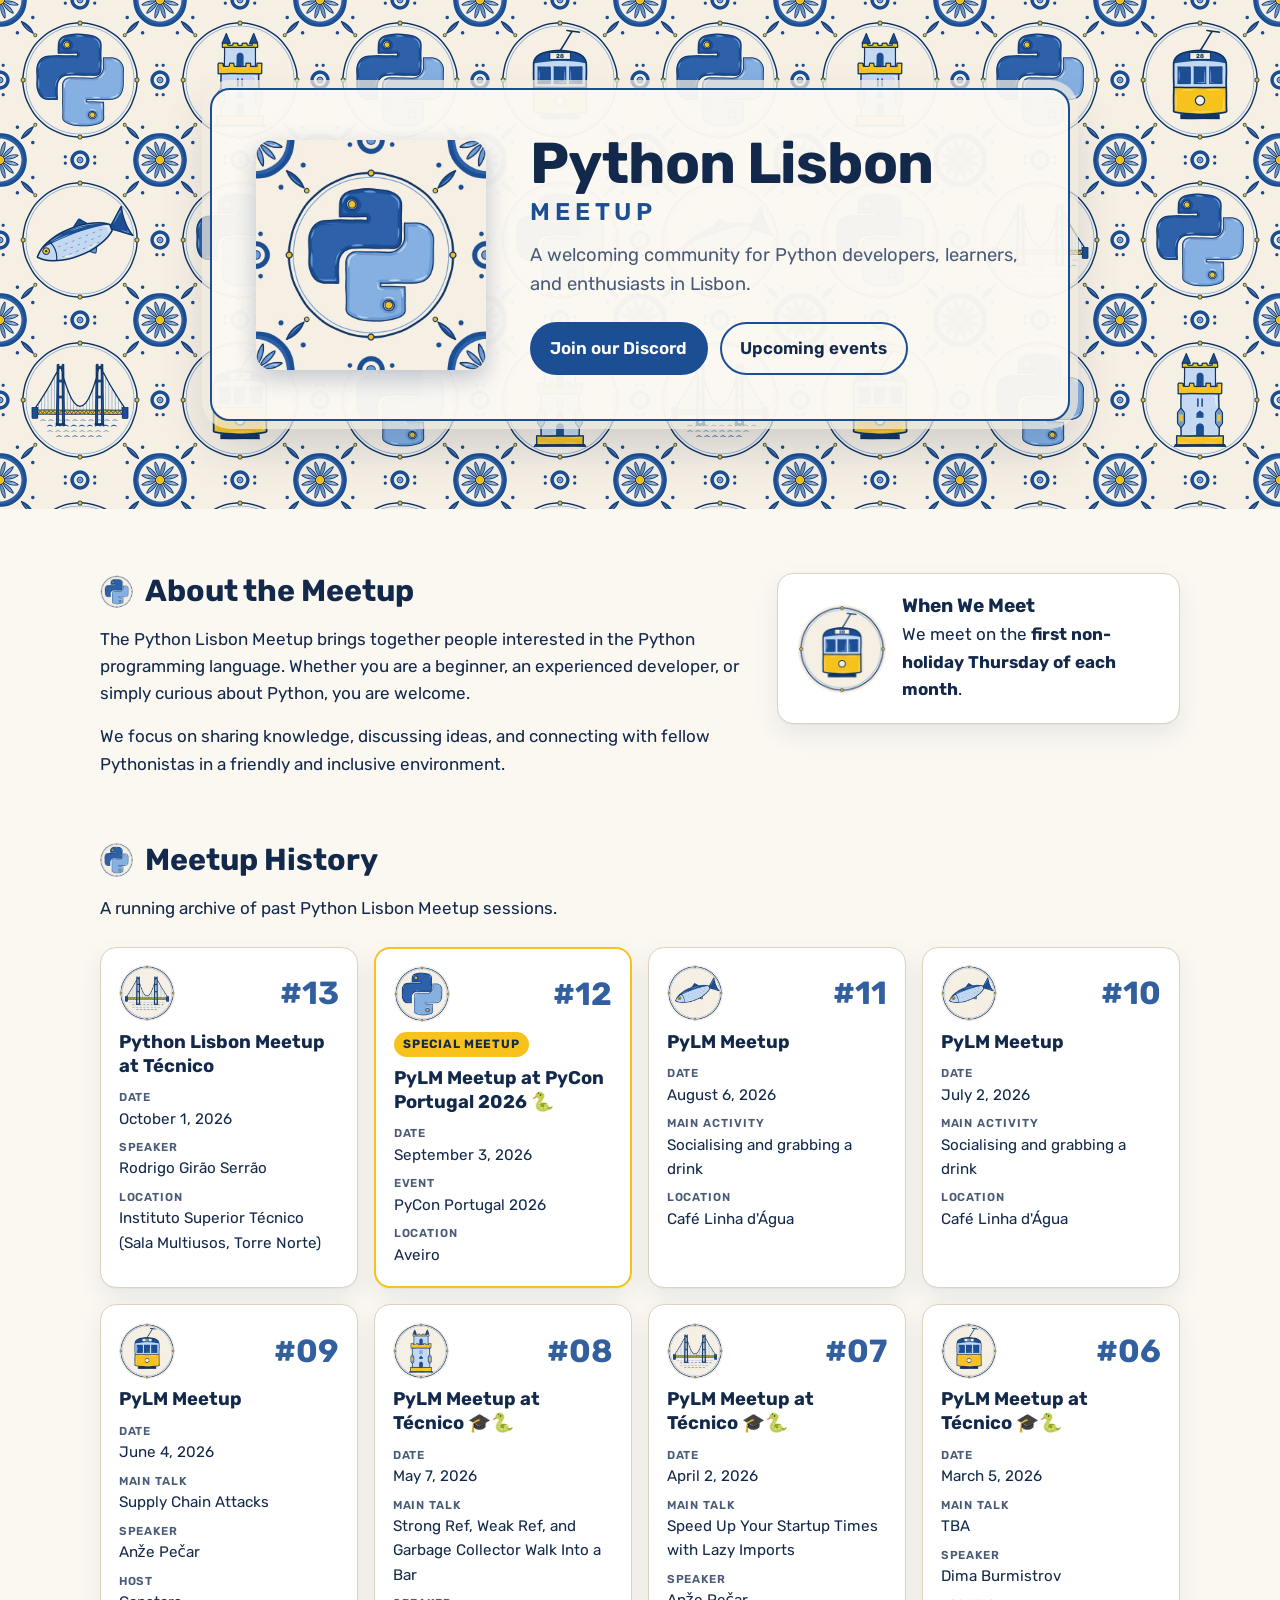
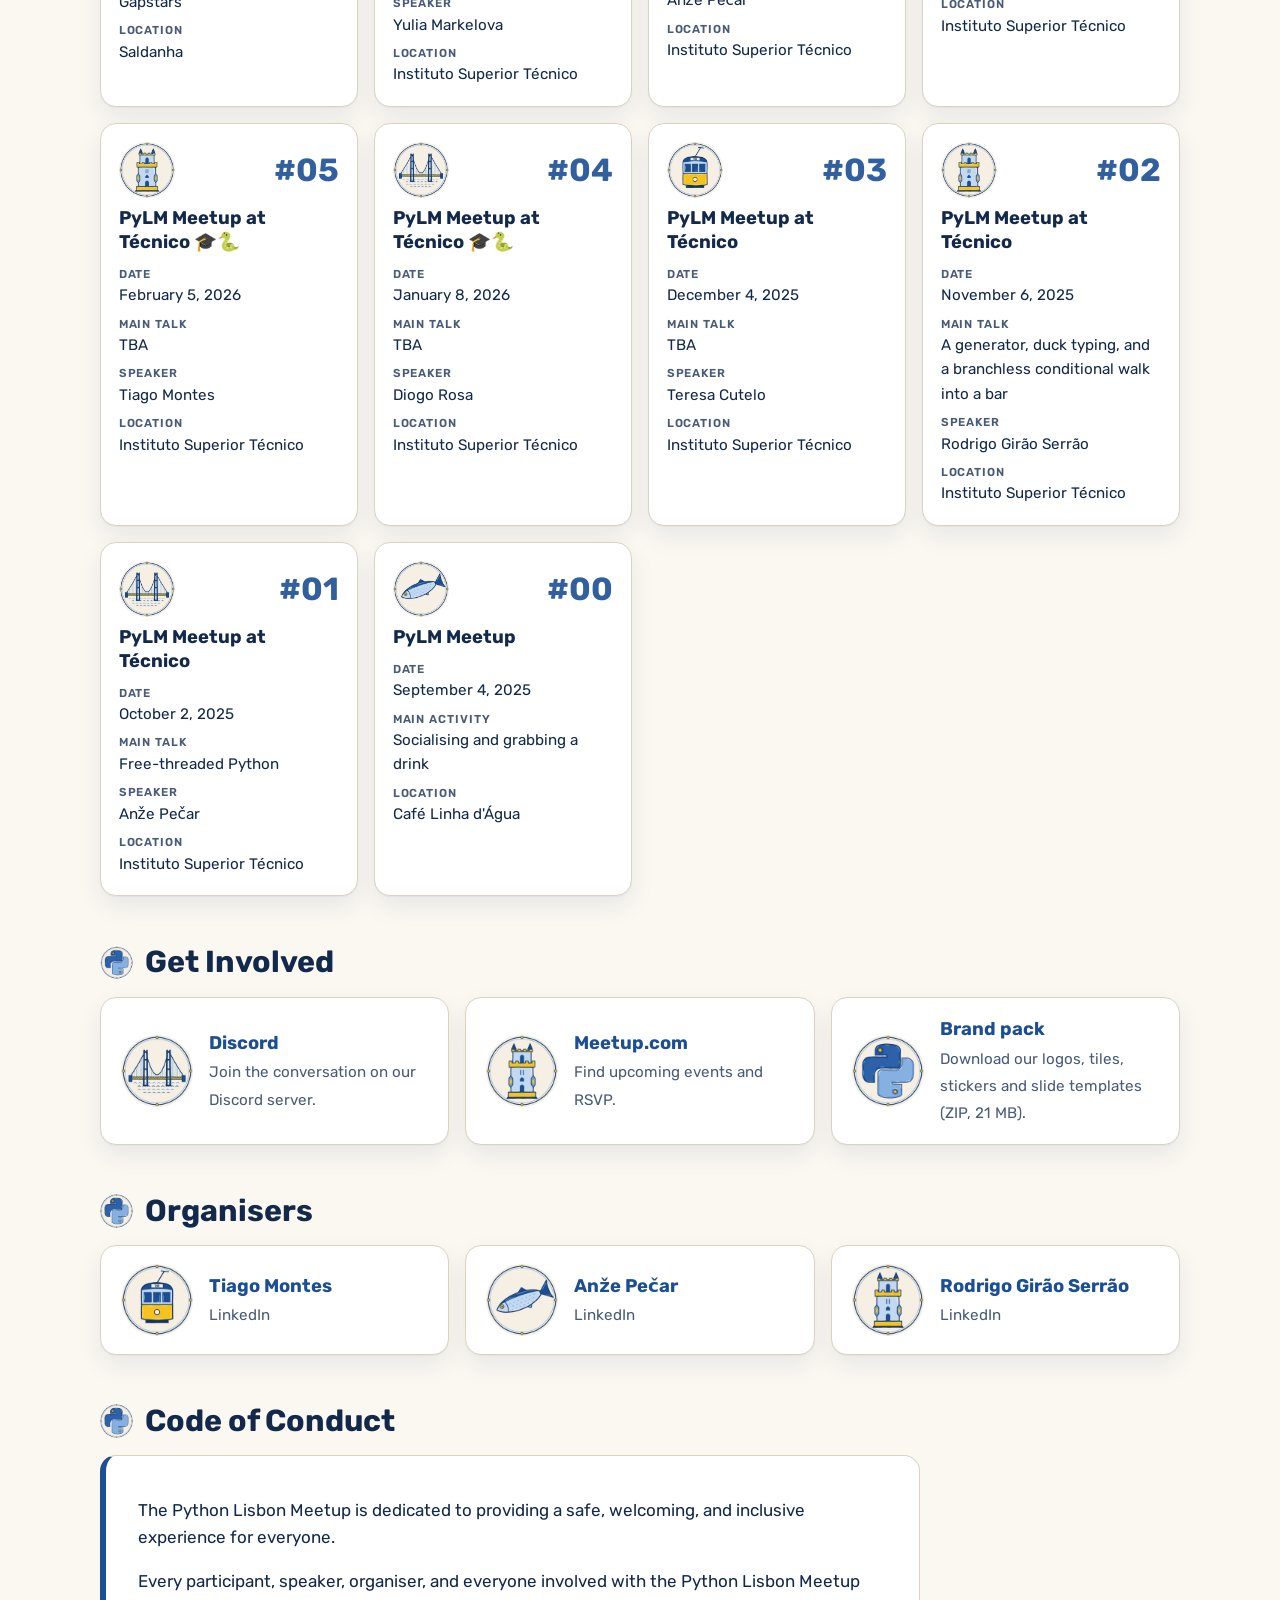
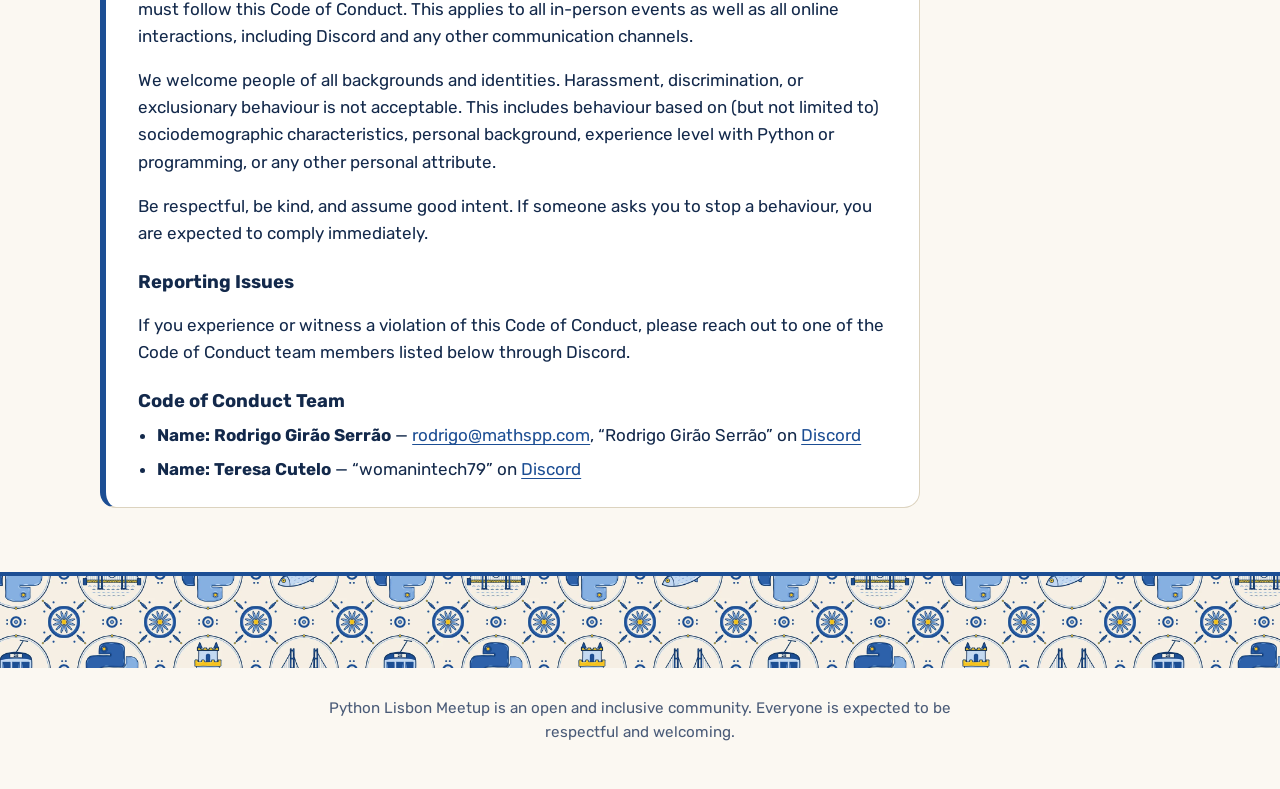
==== commit 01510600: "Add meetup #13, organisers section and brand pack download - Add #13 Python Lisbon Meetup at Técnico" ====
--- a/index.html
+++ b/index.html
@@ -569,6 +569,19 @@
                 A running archive of past Python Lisbon Meetup sessions.
             </p>
             <div class="event-grid">
+                <article class="event-card">
+                    <div class="event-head">
+                        <img class="event-tile" src="assets/tiles/bridge-medallion.webp" alt="" width="56" height="56" loading="lazy" />
+                        <span class="event-number" aria-hidden="true">#13</span>
+                    </div>
+                    <h3><span class="visually-hidden">#13 - </span>Python Lisbon Meetup at Técnico</h3>
+                    <dl class="event-details">
+                        <div><dt>Date</dt><dd>October 1, 2026</dd></div>
+                        <div><dt>Speaker</dt><dd>Rodrigo Girão Serrão</dd></div>
+                        <div><dt>Location</dt><dd>Instituto Superior Técnico (Sala Multiusos, Torre Norte)</dd></div>
+                    </dl>
+                </article>
+
                 <article class="event-card event-card--special">
                     <div class="event-head">
                         <img class="event-tile" src="assets/tiles/snakes-medallion.webp" alt="" width="56" height="56" loading="lazy" />
@@ -761,6 +774,28 @@
                 <a href="https://www.meetup.com/python-lisbon-meetup/events/312286589">
                     <img src="assets/tiles/tower-medallion.webp" alt="" width="72" height="72" loading="lazy" />
                     <div><strong>Meetup.com</strong><span>Find upcoming events and RSVP.</span></div>
+                </a>
+                <a href="assets/python-lisbon-azulejo-pack.zip" download>
+                    <img src="assets/tiles/snakes-medallion.webp" alt="" width="72" height="72" loading="lazy" />
+                    <div><strong>Brand pack</strong><span>Download our logos, tiles, stickers and slide templates (ZIP, 21&nbsp;MB).</span></div>
+                </a>
+            </div>
+        </section>
+
+        <section aria-labelledby="organisers">
+            <h2 id="organisers">Organisers</h2>
+            <div class="involved">
+                <a href="https://www.linkedin.com/in/tiago-montes/">
+                    <img src="assets/tiles/tram-medallion.webp" alt="" width="72" height="72" loading="lazy" />
+                    <div><strong>Tiago Montes</strong><span>LinkedIn</span></div>
+                </a>
+                <a href="https://www.linkedin.com/in/an%C5%BEe-pe%C4%8Dar-a98b4033">
+                    <img src="assets/tiles/sardine-medallion.webp" alt="" width="72" height="72" loading="lazy" />
+                    <div><strong>Anže Pečar</strong><span>LinkedIn</span></div>
+                </a>
+                <a href="https://www.linkedin.com/in/rodrigo-gir%C3%A3o-serr%C3%A3o">
+                    <img src="assets/tiles/tower-medallion.webp" alt="" width="72" height="72" loading="lazy" />
+                    <div><strong>Rodrigo Girão Serrão</strong><span>LinkedIn</span></div>
                 </a>
             </div>
         </section>
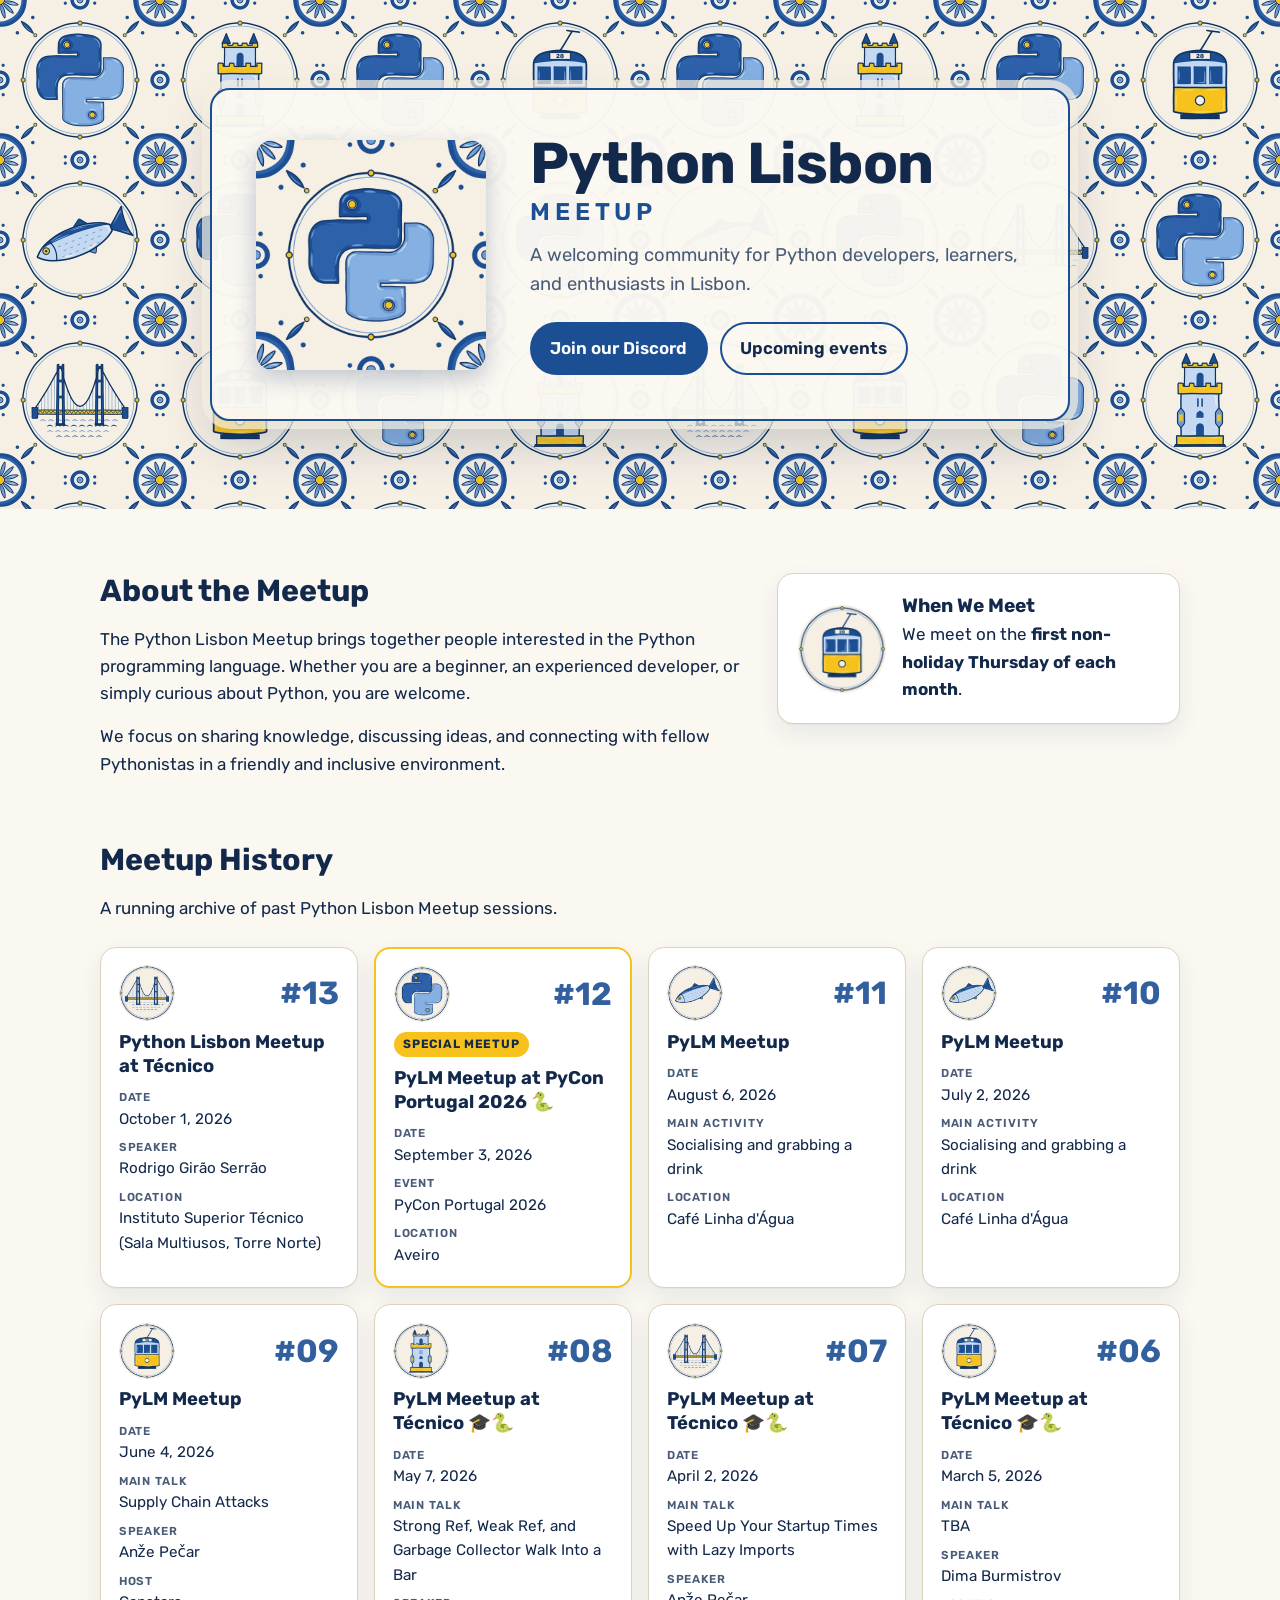
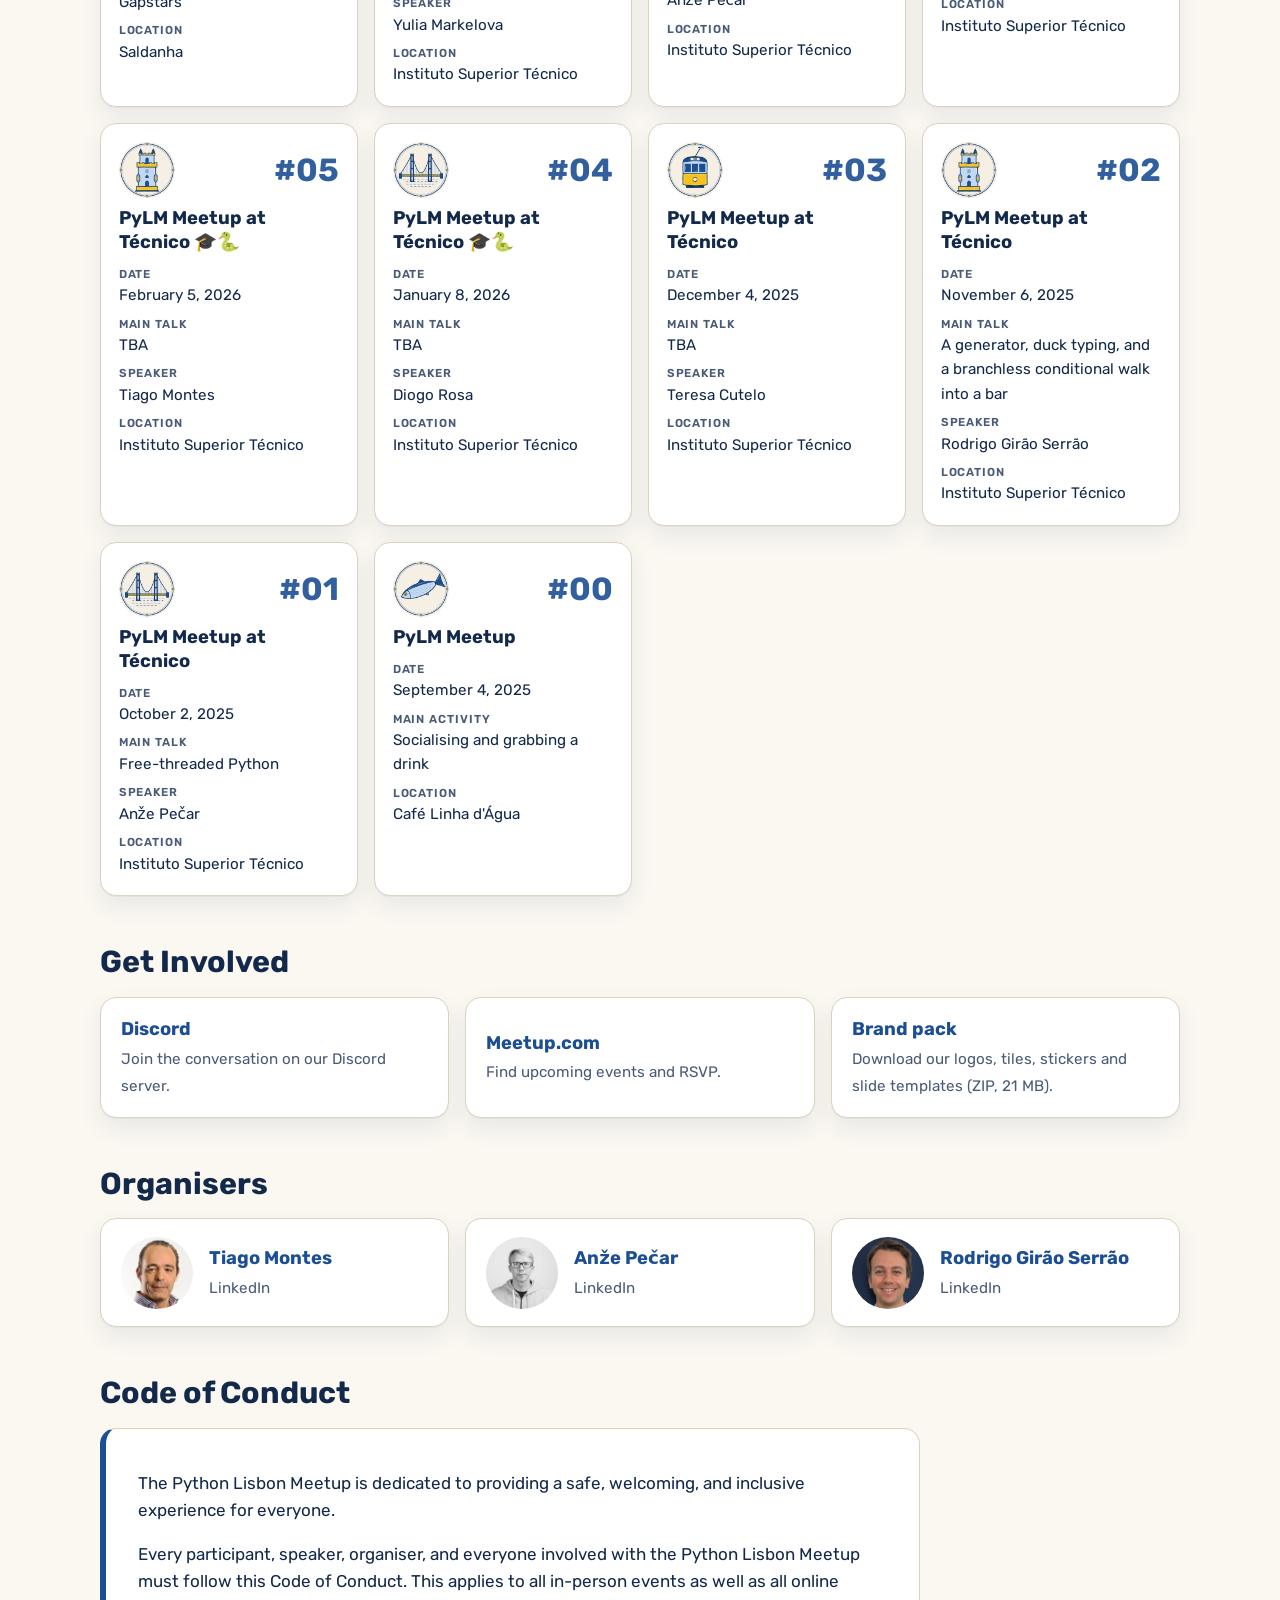
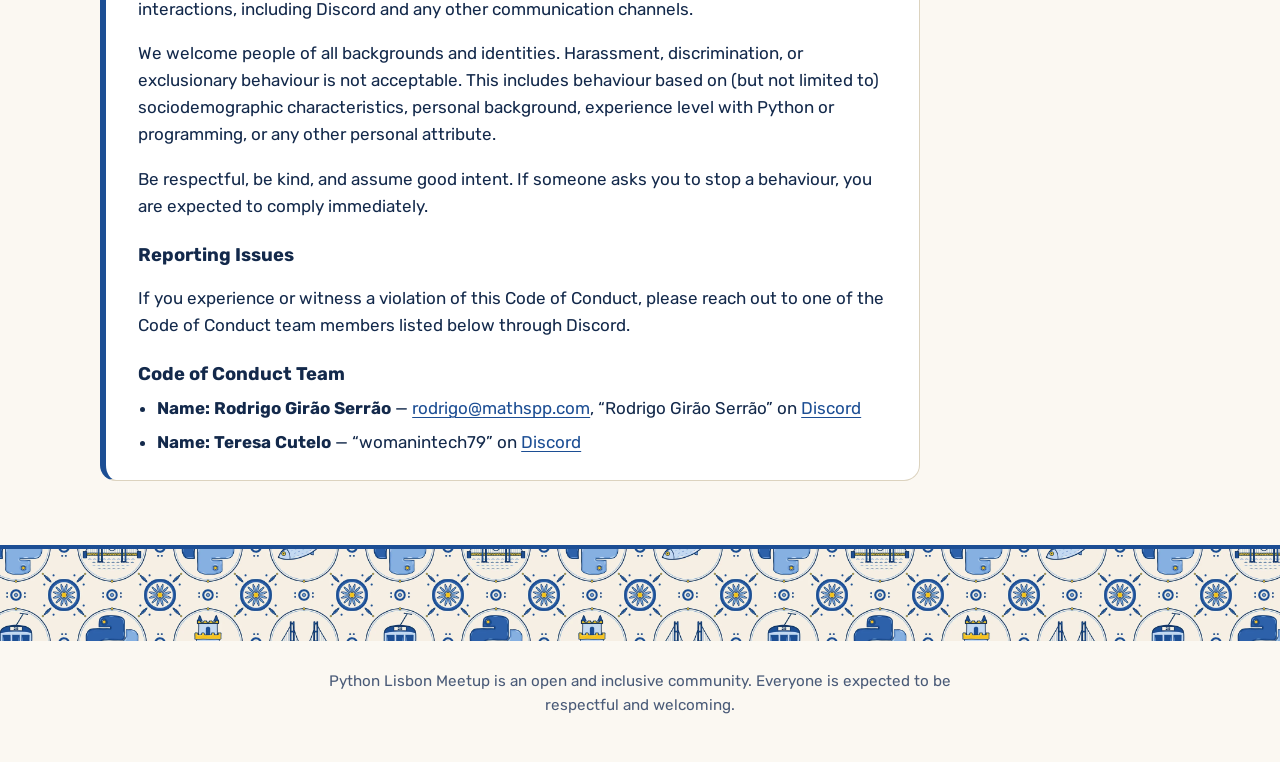
==== commit b1402450: "Use organiser photos and tone down tile icons - Show organisers' GitHub profile photos instead of ti" ====
--- a/index.html
+++ b/index.html
@@ -227,22 +227,10 @@
         }
 
         h2 {
-            display: flex;
-            align-items: center;
-            gap: 0.75rem;
             margin: 0 0 1rem;
             font-size: clamp(1.5rem, 3vw, 1.9rem);
             font-weight: 700;
             line-height: 1.2;
-        }
-
-        h2::before {
-            content: "";
-            flex: none;
-            width: 1.1em;
-            height: 1.1em;
-            border-radius: 50%;
-            background: url("assets/tiles/snakes-medallion.webp") center / cover;
         }
 
         h3 {
@@ -285,10 +273,6 @@
         .schedule-card h2 {
             font-size: 1.2rem;
             margin: 0 0 0.25rem;
-        }
-
-        .schedule-card h2::before {
-            display: none;
         }
 
         .schedule-card p {
@@ -386,7 +370,6 @@
 
         .involved a {
             display: grid;
-            grid-template-columns: 72px 1fr;
             gap: 1rem;
             align-items: center;
             padding: 1.1rem 1.25rem;
@@ -404,9 +387,15 @@
             box-shadow: 0 14px 30px rgba(19, 41, 75, 0.14);
         }
 
-        .involved img {
+        .organisers a {
+            grid-template-columns: 72px 1fr;
+        }
+
+        .organisers img {
             width: 72px;
             height: 72px;
+            border-radius: 50%;
+            object-fit: cover;
         }
 
         .involved strong {
@@ -768,15 +757,12 @@
             <h2 id="links">Get Involved</h2>
             <div class="involved">
                 <a href="https://discord.gg/DCNEYDKw9s">
-                    <img src="assets/tiles/bridge-medallion.webp" alt="" width="72" height="72" loading="lazy" />
                     <div><strong>Discord</strong><span>Join the conversation on our Discord server.</span></div>
                 </a>
                 <a href="https://www.meetup.com/python-lisbon-meetup/events/312286589">
-                    <img src="assets/tiles/tower-medallion.webp" alt="" width="72" height="72" loading="lazy" />
                     <div><strong>Meetup.com</strong><span>Find upcoming events and RSVP.</span></div>
                 </a>
                 <a href="assets/python-lisbon-azulejo-pack.zip" download>
-                    <img src="assets/tiles/snakes-medallion.webp" alt="" width="72" height="72" loading="lazy" />
                     <div><strong>Brand pack</strong><span>Download our logos, tiles, stickers and slide templates (ZIP, 21&nbsp;MB).</span></div>
                 </a>
             </div>
@@ -784,17 +770,17 @@
 
         <section aria-labelledby="organisers">
             <h2 id="organisers">Organisers</h2>
-            <div class="involved">
+            <div class="involved organisers">
                 <a href="https://www.linkedin.com/in/tiago-montes/">
-                    <img src="assets/tiles/tram-medallion.webp" alt="" width="72" height="72" loading="lazy" />
+                    <img src="assets/organisers/tiago-montes.jpg" alt="" width="72" height="72" loading="lazy" />
                     <div><strong>Tiago Montes</strong><span>LinkedIn</span></div>
                 </a>
                 <a href="https://www.linkedin.com/in/an%C5%BEe-pe%C4%8Dar-a98b4033">
-                    <img src="assets/tiles/sardine-medallion.webp" alt="" width="72" height="72" loading="lazy" />
+                    <img src="assets/organisers/anze-pecar.jpg" alt="" width="72" height="72" loading="lazy" />
                     <div><strong>Anže Pečar</strong><span>LinkedIn</span></div>
                 </a>
                 <a href="https://www.linkedin.com/in/rodrigo-gir%C3%A3o-serr%C3%A3o">
-                    <img src="assets/tiles/tower-medallion.webp" alt="" width="72" height="72" loading="lazy" />
+                    <img src="assets/organisers/rodrigo-girao-serrao.jpg" alt="" width="72" height="72" loading="lazy" />
                     <div><strong>Rodrigo Girão Serrão</strong><span>LinkedIn</span></div>
                 </a>
             </div>
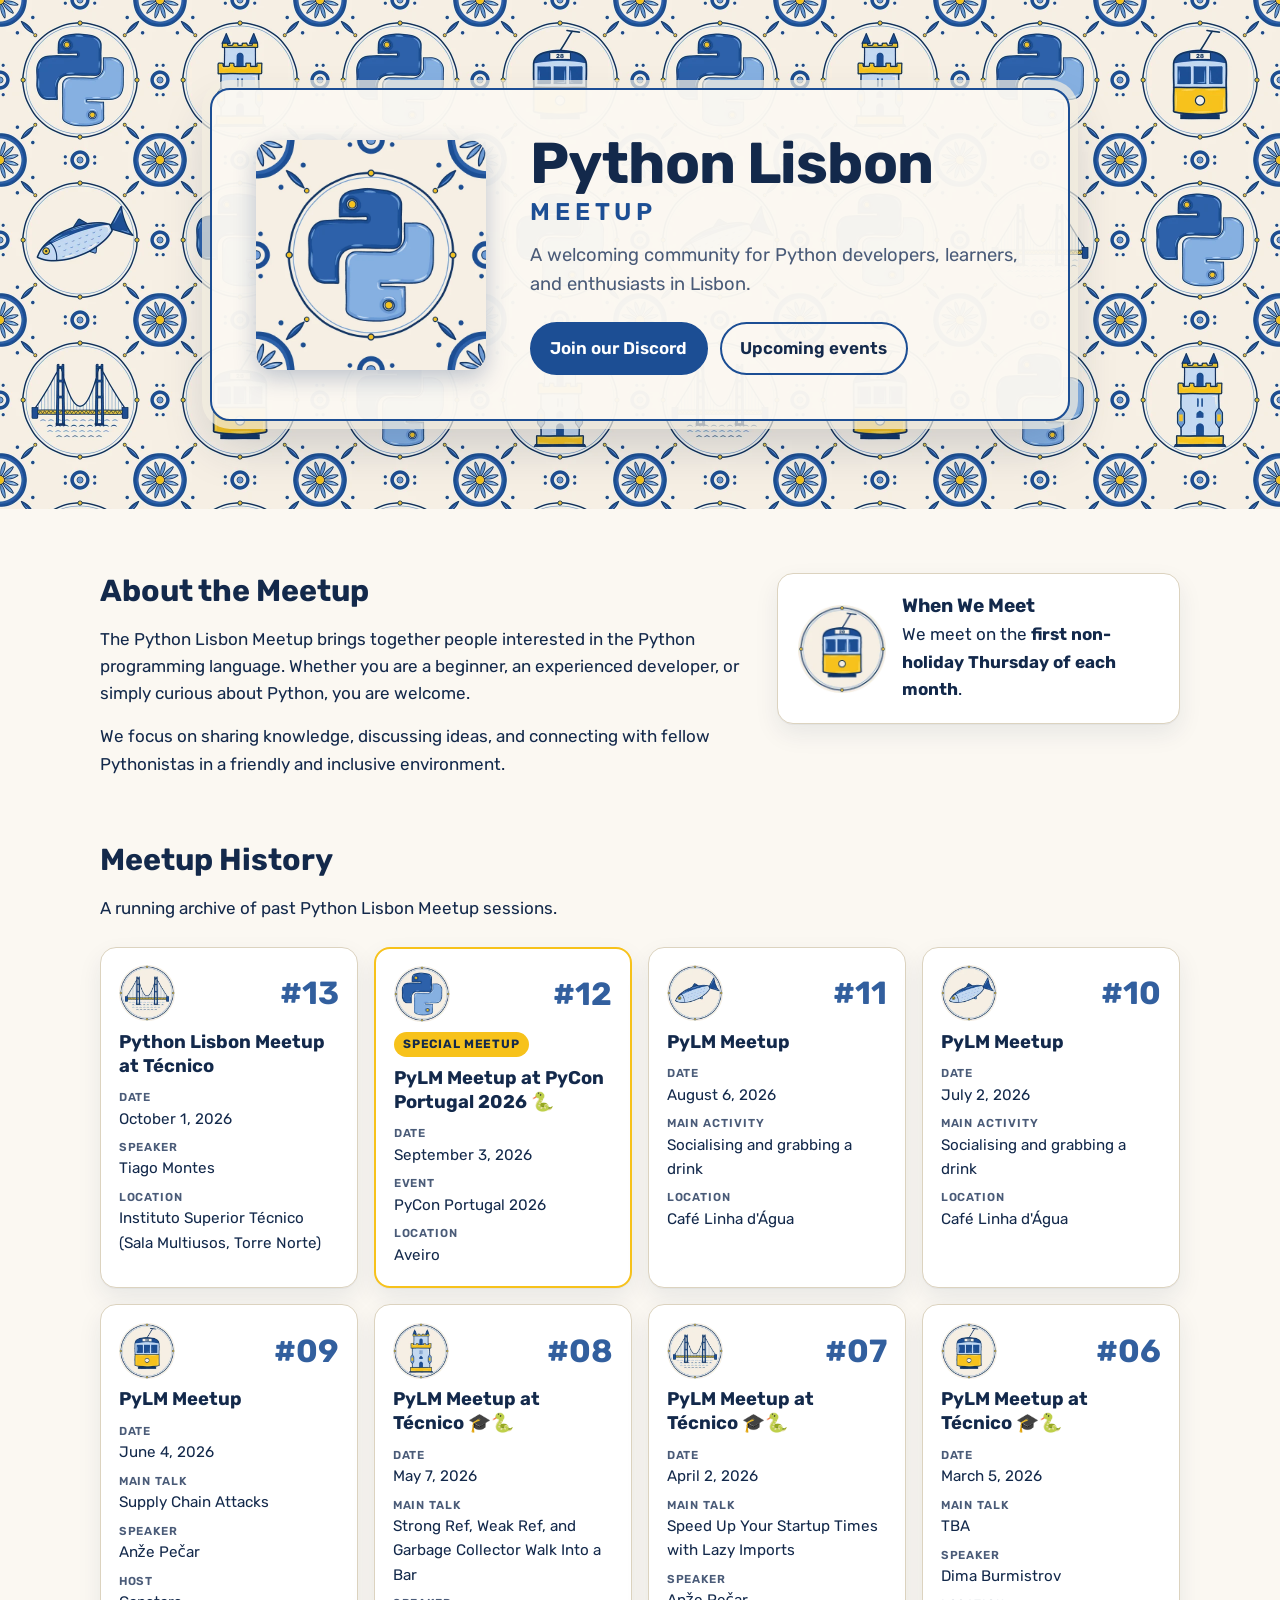
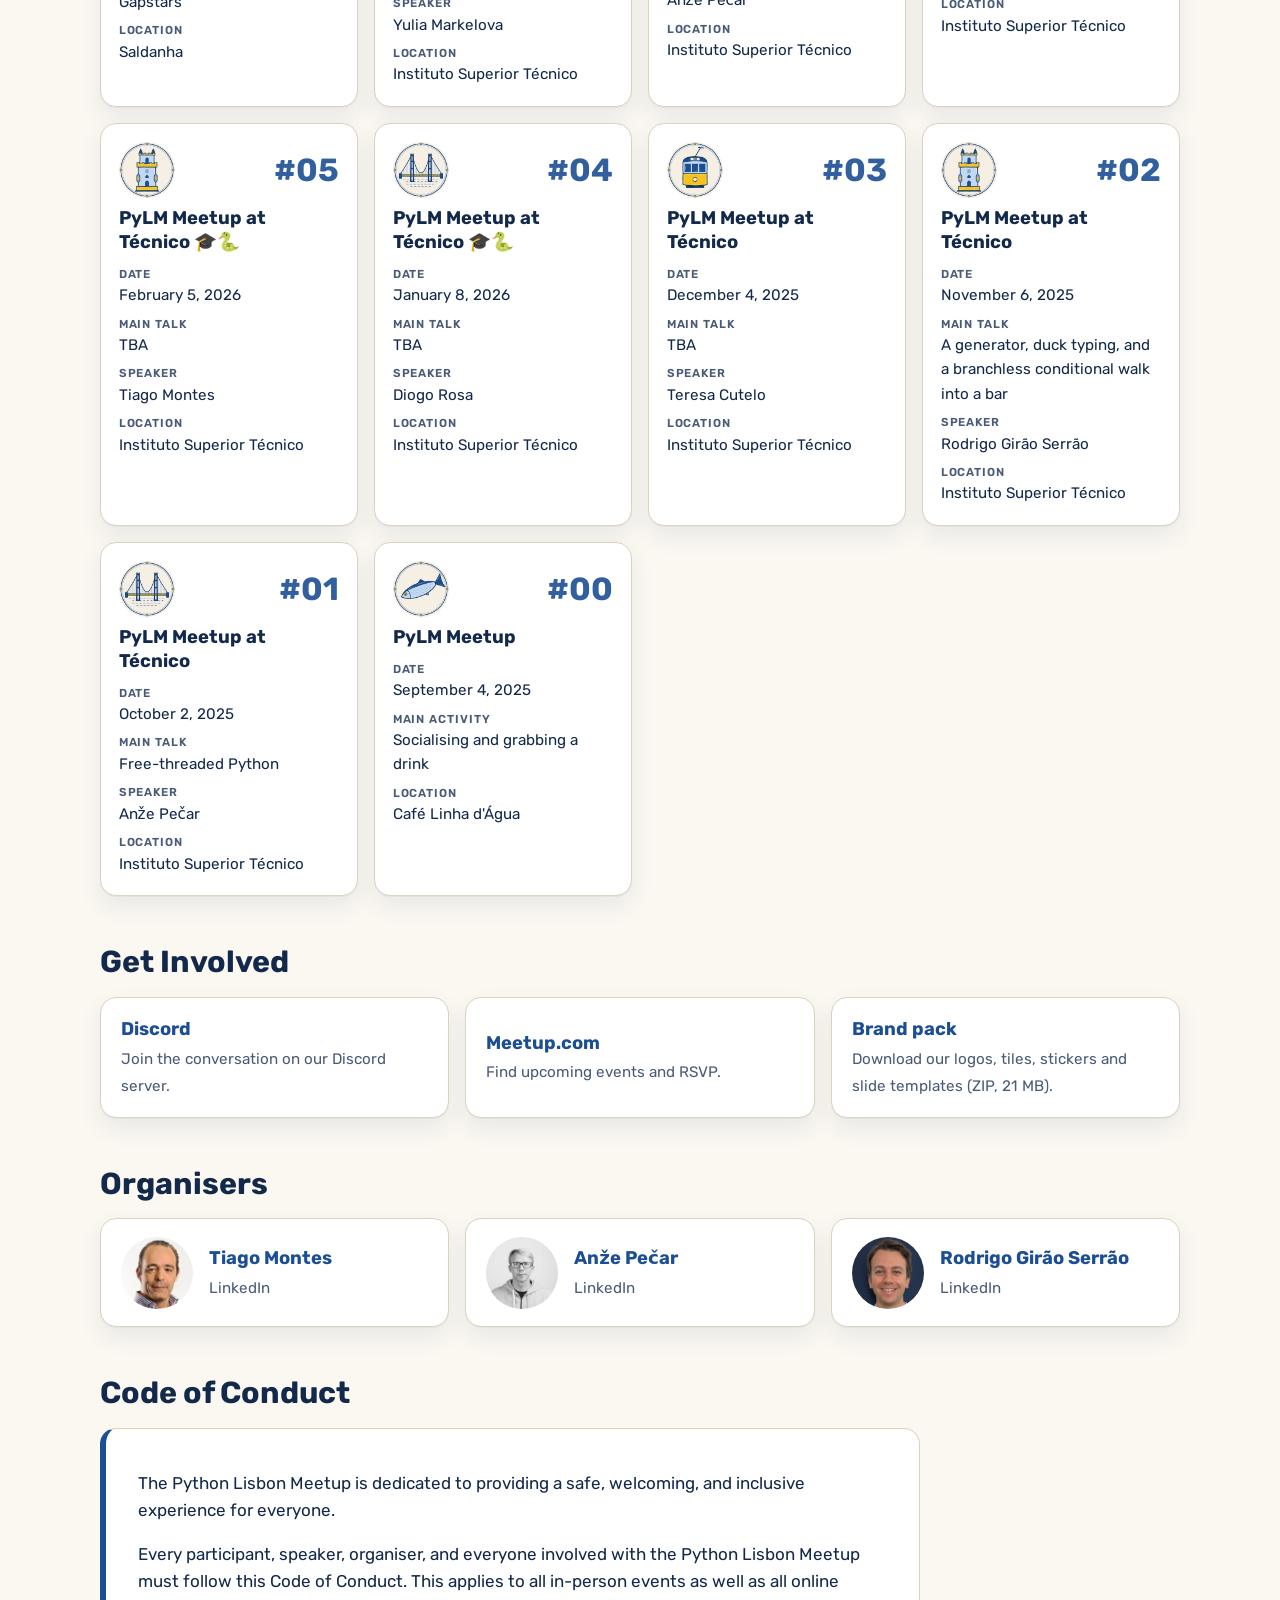
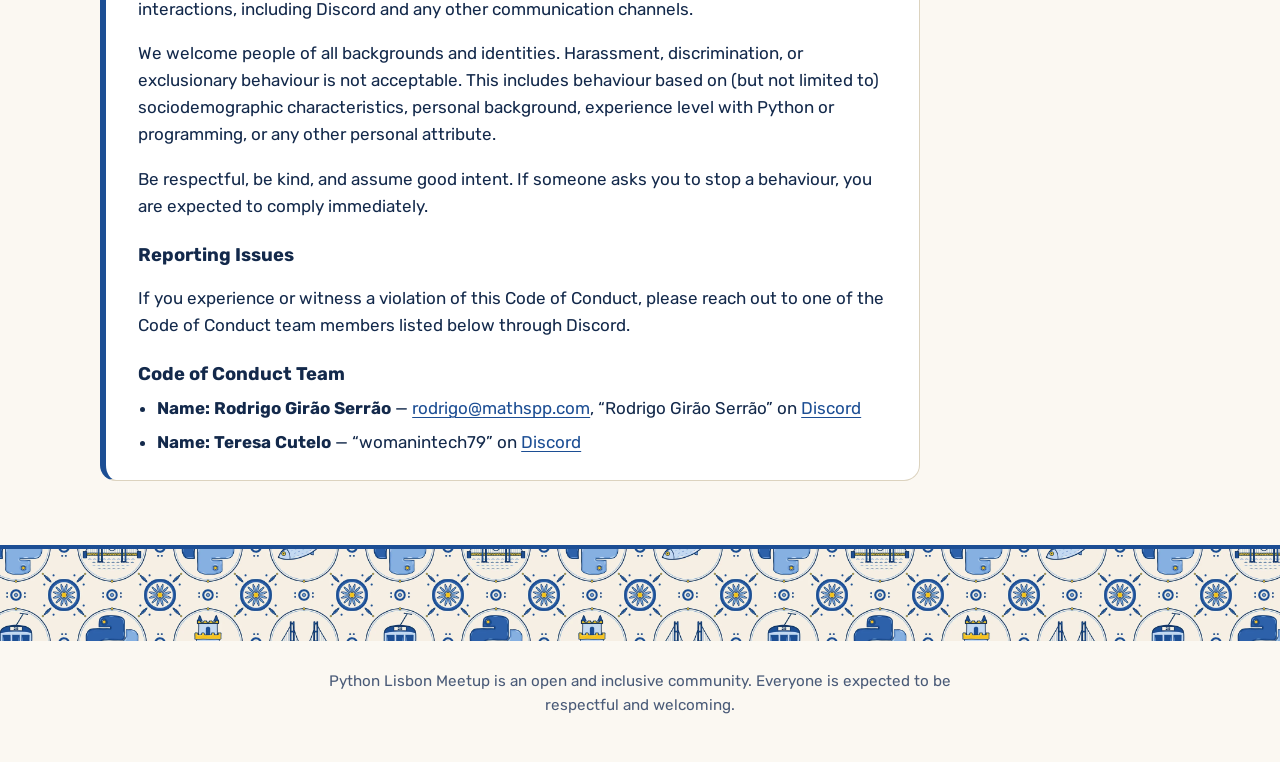
==== commit 43026e8a: "Fix #13 speaker: Tiago Montes" ====
--- a/index.html
+++ b/index.html
@@ -566,7 +566,7 @@
                     <h3><span class="visually-hidden">#13 - </span>Python Lisbon Meetup at Técnico</h3>
                     <dl class="event-details">
                         <div><dt>Date</dt><dd>October 1, 2026</dd></div>
-                        <div><dt>Speaker</dt><dd>Rodrigo Girão Serrão</dd></div>
+                        <div><dt>Speaker</dt><dd>Tiago Montes</dd></div>
                         <div><dt>Location</dt><dd>Instituto Superior Técnico (Sala Multiusos, Torre Norte)</dd></div>
                     </dl>
                 </article>
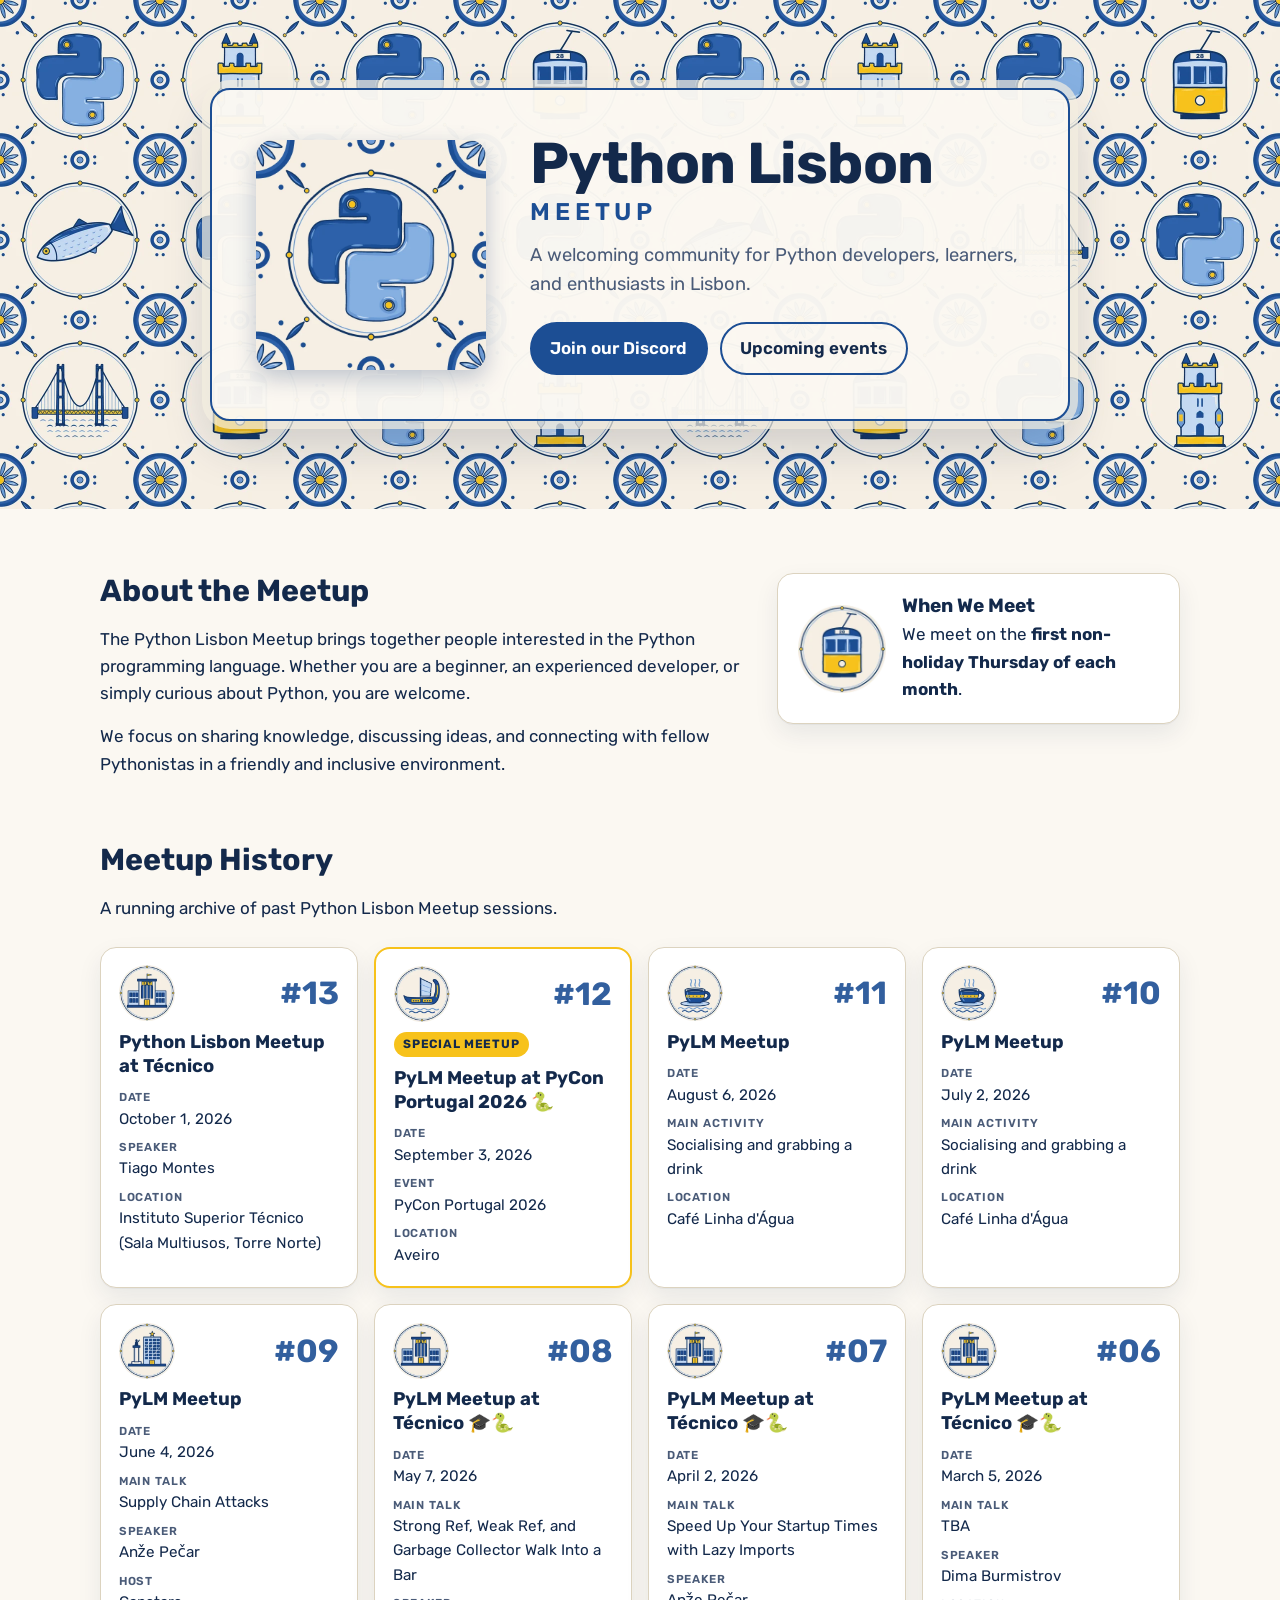
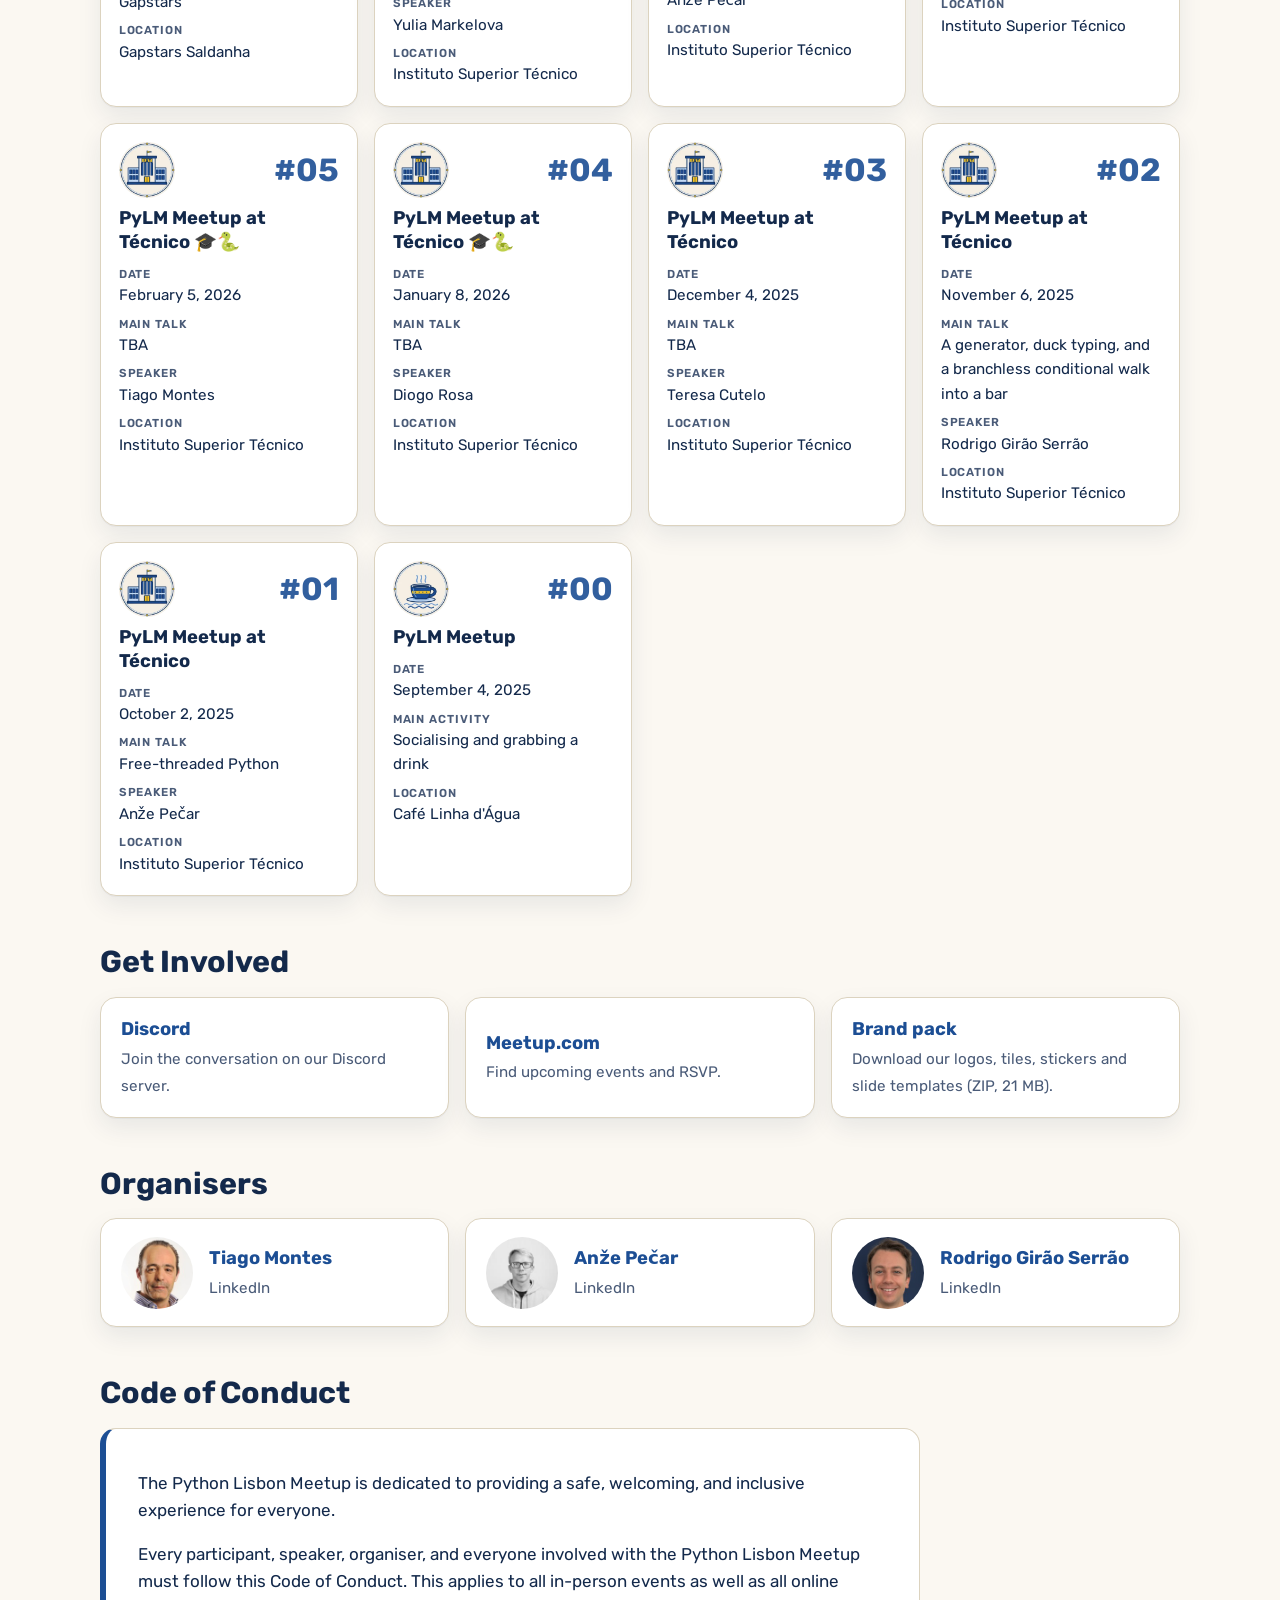
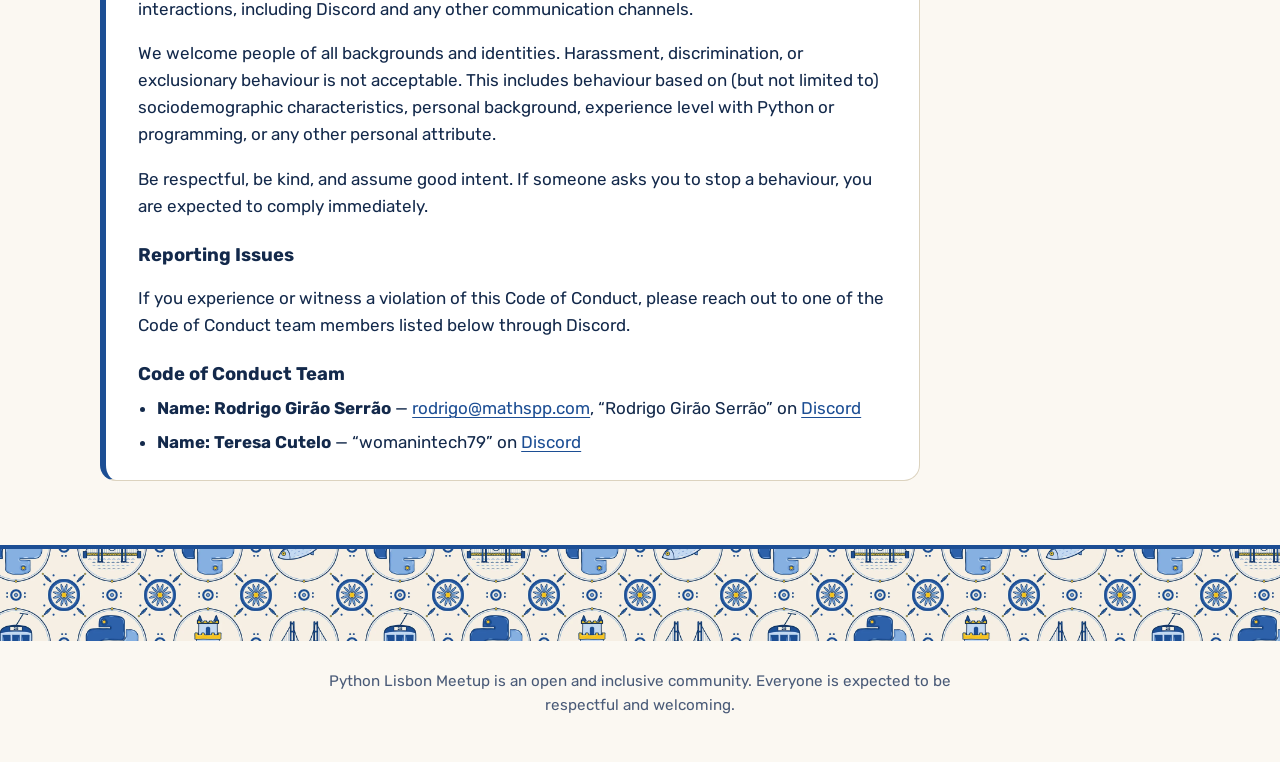
==== commit 845e68e4: "Give each meetup venue its own tile - New azulejo tiles: Café Linha d'Água (coffee by the lake), IST" ====
--- a/index.html
+++ b/index.html
@@ -560,7 +560,7 @@
             <div class="event-grid">
                 <article class="event-card">
                     <div class="event-head">
-                        <img class="event-tile" src="assets/tiles/bridge-medallion.webp" alt="" width="56" height="56" loading="lazy" />
+                        <img class="event-tile" src="assets/tiles/ist-medallion.webp" alt="" width="56" height="56" loading="lazy" />
                         <span class="event-number" aria-hidden="true">#13</span>
                     </div>
                     <h3><span class="visually-hidden">#13 - </span>Python Lisbon Meetup at Técnico</h3>
@@ -573,7 +573,7 @@
 
                 <article class="event-card event-card--special">
                     <div class="event-head">
-                        <img class="event-tile" src="assets/tiles/snakes-medallion.webp" alt="" width="56" height="56" loading="lazy" />
+                        <img class="event-tile" src="assets/tiles/aveiro-medallion.webp" alt="" width="56" height="56" loading="lazy" />
                         <span class="event-number" aria-hidden="true">#12</span>
                     </div>
                     <p class="event-badge">Special meetup</p>
@@ -587,7 +587,7 @@
 
                 <article class="event-card">
                     <div class="event-head">
-                        <img class="event-tile" src="assets/tiles/sardine-medallion.webp" alt="" width="56" height="56" loading="lazy" />
+                        <img class="event-tile" src="assets/tiles/cafe-medallion.webp" alt="" width="56" height="56" loading="lazy" />
                         <span class="event-number" aria-hidden="true">#11</span>
                     </div>
                     <h3><span class="visually-hidden">#11 - </span>PyLM Meetup</h3>
@@ -600,7 +600,7 @@
 
                 <article class="event-card">
                     <div class="event-head">
-                        <img class="event-tile" src="assets/tiles/sardine-medallion.webp" alt="" width="56" height="56" loading="lazy" />
+                        <img class="event-tile" src="assets/tiles/cafe-medallion.webp" alt="" width="56" height="56" loading="lazy" />
                         <span class="event-number" aria-hidden="true">#10</span>
                     </div>
                     <h3><span class="visually-hidden">#10 - </span>PyLM Meetup</h3>
@@ -613,7 +613,7 @@
 
                 <article class="event-card">
                     <div class="event-head">
-                        <img class="event-tile" src="assets/tiles/tram-medallion.webp" alt="" width="56" height="56" loading="lazy" />
+                        <img class="event-tile" src="assets/tiles/saldanha-medallion.webp" alt="" width="56" height="56" loading="lazy" />
                         <span class="event-number" aria-hidden="true">#09</span>
                     </div>
                     <h3><span class="visually-hidden">#09 - </span>PyLM Meetup</h3>
@@ -622,13 +622,13 @@
                         <div><dt>Main talk</dt><dd>Supply Chain Attacks</dd></div>
                         <div><dt>Speaker</dt><dd>Anže Pečar</dd></div>
                         <div><dt>Host</dt><dd>Gapstars</dd></div>
-                        <div><dt>Location</dt><dd>Saldanha</dd></div>
-                    </dl>
-                </article>
-
-                <article class="event-card">
-                    <div class="event-head">
-                        <img class="event-tile" src="assets/tiles/tower-medallion.webp" alt="" width="56" height="56" loading="lazy" />
+                        <div><dt>Location</dt><dd>Gapstars Saldanha</dd></div>
+                    </dl>
+                </article>
+
+                <article class="event-card">
+                    <div class="event-head">
+                        <img class="event-tile" src="assets/tiles/ist-medallion.webp" alt="" width="56" height="56" loading="lazy" />
                         <span class="event-number" aria-hidden="true">#08</span>
                     </div>
                     <h3><span class="visually-hidden">#08 - </span>PyLM Meetup at Técnico 🎓🐍</h3>
@@ -642,7 +642,7 @@
 
                 <article class="event-card">
                     <div class="event-head">
-                        <img class="event-tile" src="assets/tiles/bridge-medallion.webp" alt="" width="56" height="56" loading="lazy" />
+                        <img class="event-tile" src="assets/tiles/ist-medallion.webp" alt="" width="56" height="56" loading="lazy" />
                         <span class="event-number" aria-hidden="true">#07</span>
                     </div>
                     <h3><span class="visually-hidden">#07 - </span>PyLM Meetup at Técnico 🎓🐍</h3>
@@ -656,7 +656,7 @@
 
                 <article class="event-card">
                     <div class="event-head">
-                        <img class="event-tile" src="assets/tiles/tram-medallion.webp" alt="" width="56" height="56" loading="lazy" />
+                        <img class="event-tile" src="assets/tiles/ist-medallion.webp" alt="" width="56" height="56" loading="lazy" />
                         <span class="event-number" aria-hidden="true">#06</span>
                     </div>
                     <h3><span class="visually-hidden">#06 - </span>PyLM Meetup at Técnico 🎓🐍</h3>
@@ -670,7 +670,7 @@
 
                 <article class="event-card">
                     <div class="event-head">
-                        <img class="event-tile" src="assets/tiles/tower-medallion.webp" alt="" width="56" height="56" loading="lazy" />
+                        <img class="event-tile" src="assets/tiles/ist-medallion.webp" alt="" width="56" height="56" loading="lazy" />
                         <span class="event-number" aria-hidden="true">#05</span>
                     </div>
                     <h3><span class="visually-hidden">#05 - </span>PyLM Meetup at Técnico 🎓🐍</h3>
@@ -684,7 +684,7 @@
 
                 <article class="event-card">
                     <div class="event-head">
-                        <img class="event-tile" src="assets/tiles/bridge-medallion.webp" alt="" width="56" height="56" loading="lazy" />
+                        <img class="event-tile" src="assets/tiles/ist-medallion.webp" alt="" width="56" height="56" loading="lazy" />
                         <span class="event-number" aria-hidden="true">#04</span>
                     </div>
                     <h3><span class="visually-hidden">#04 - </span>PyLM Meetup at Técnico 🎓🐍</h3>
@@ -698,7 +698,7 @@
 
                 <article class="event-card">
                     <div class="event-head">
-                        <img class="event-tile" src="assets/tiles/tram-medallion.webp" alt="" width="56" height="56" loading="lazy" />
+                        <img class="event-tile" src="assets/tiles/ist-medallion.webp" alt="" width="56" height="56" loading="lazy" />
                         <span class="event-number" aria-hidden="true">#03</span>
                     </div>
                     <h3><span class="visually-hidden">#03 - </span>PyLM Meetup at Técnico</h3>
@@ -712,7 +712,7 @@
 
                 <article class="event-card">
                     <div class="event-head">
-                        <img class="event-tile" src="assets/tiles/tower-medallion.webp" alt="" width="56" height="56" loading="lazy" />
+                        <img class="event-tile" src="assets/tiles/ist-medallion.webp" alt="" width="56" height="56" loading="lazy" />
                         <span class="event-number" aria-hidden="true">#02</span>
                     </div>
                     <h3><span class="visually-hidden">#02 - </span>PyLM Meetup at Técnico</h3>
@@ -726,7 +726,7 @@
 
                 <article class="event-card">
                     <div class="event-head">
-                        <img class="event-tile" src="assets/tiles/bridge-medallion.webp" alt="" width="56" height="56" loading="lazy" />
+                        <img class="event-tile" src="assets/tiles/ist-medallion.webp" alt="" width="56" height="56" loading="lazy" />
                         <span class="event-number" aria-hidden="true">#01</span>
                     </div>
                     <h3><span class="visually-hidden">#01 - </span>PyLM Meetup at Técnico</h3>
@@ -740,7 +740,7 @@
 
                 <article class="event-card">
                     <div class="event-head">
-                        <img class="event-tile" src="assets/tiles/sardine-medallion.webp" alt="" width="56" height="56" loading="lazy" />
+                        <img class="event-tile" src="assets/tiles/cafe-medallion.webp" alt="" width="56" height="56" loading="lazy" />
                         <span class="event-number" aria-hidden="true">#00</span>
                     </div>
                     <h3><span class="visually-hidden">#00 - </span>PyLM Meetup</h3>
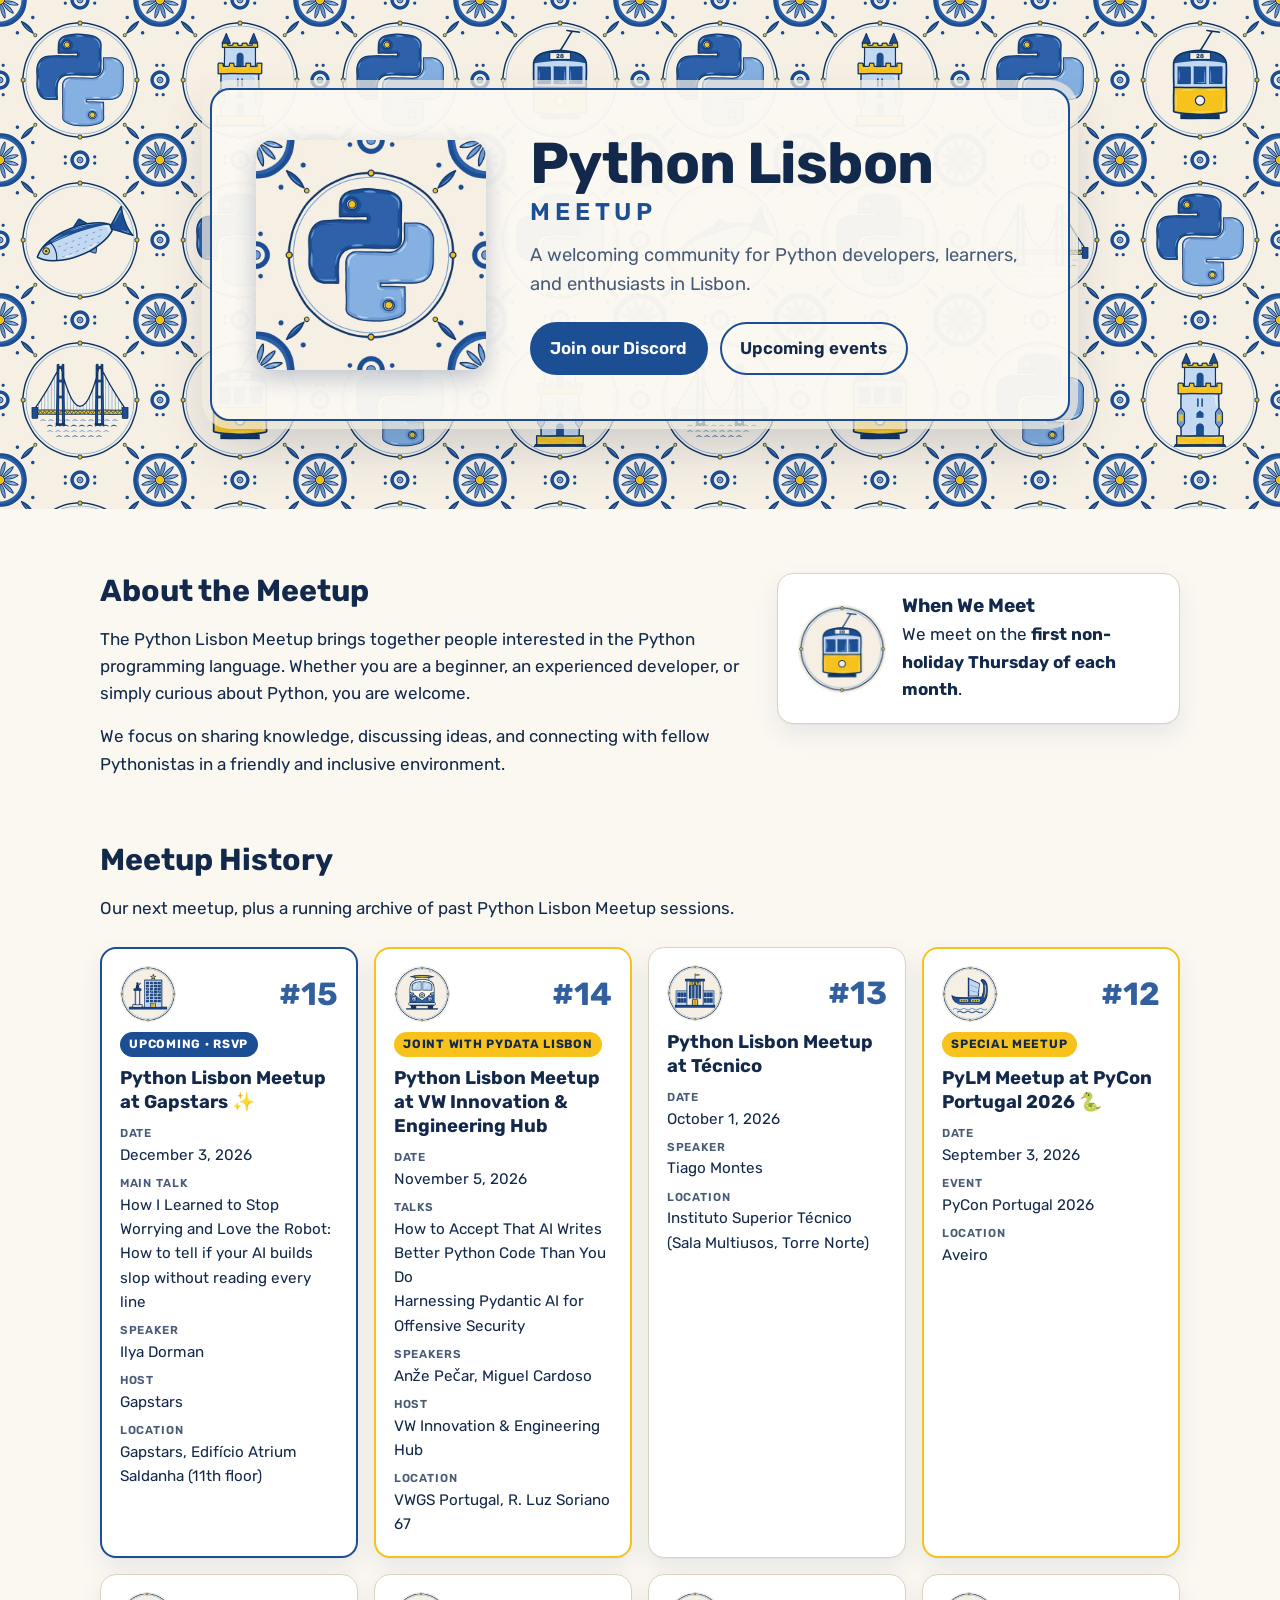
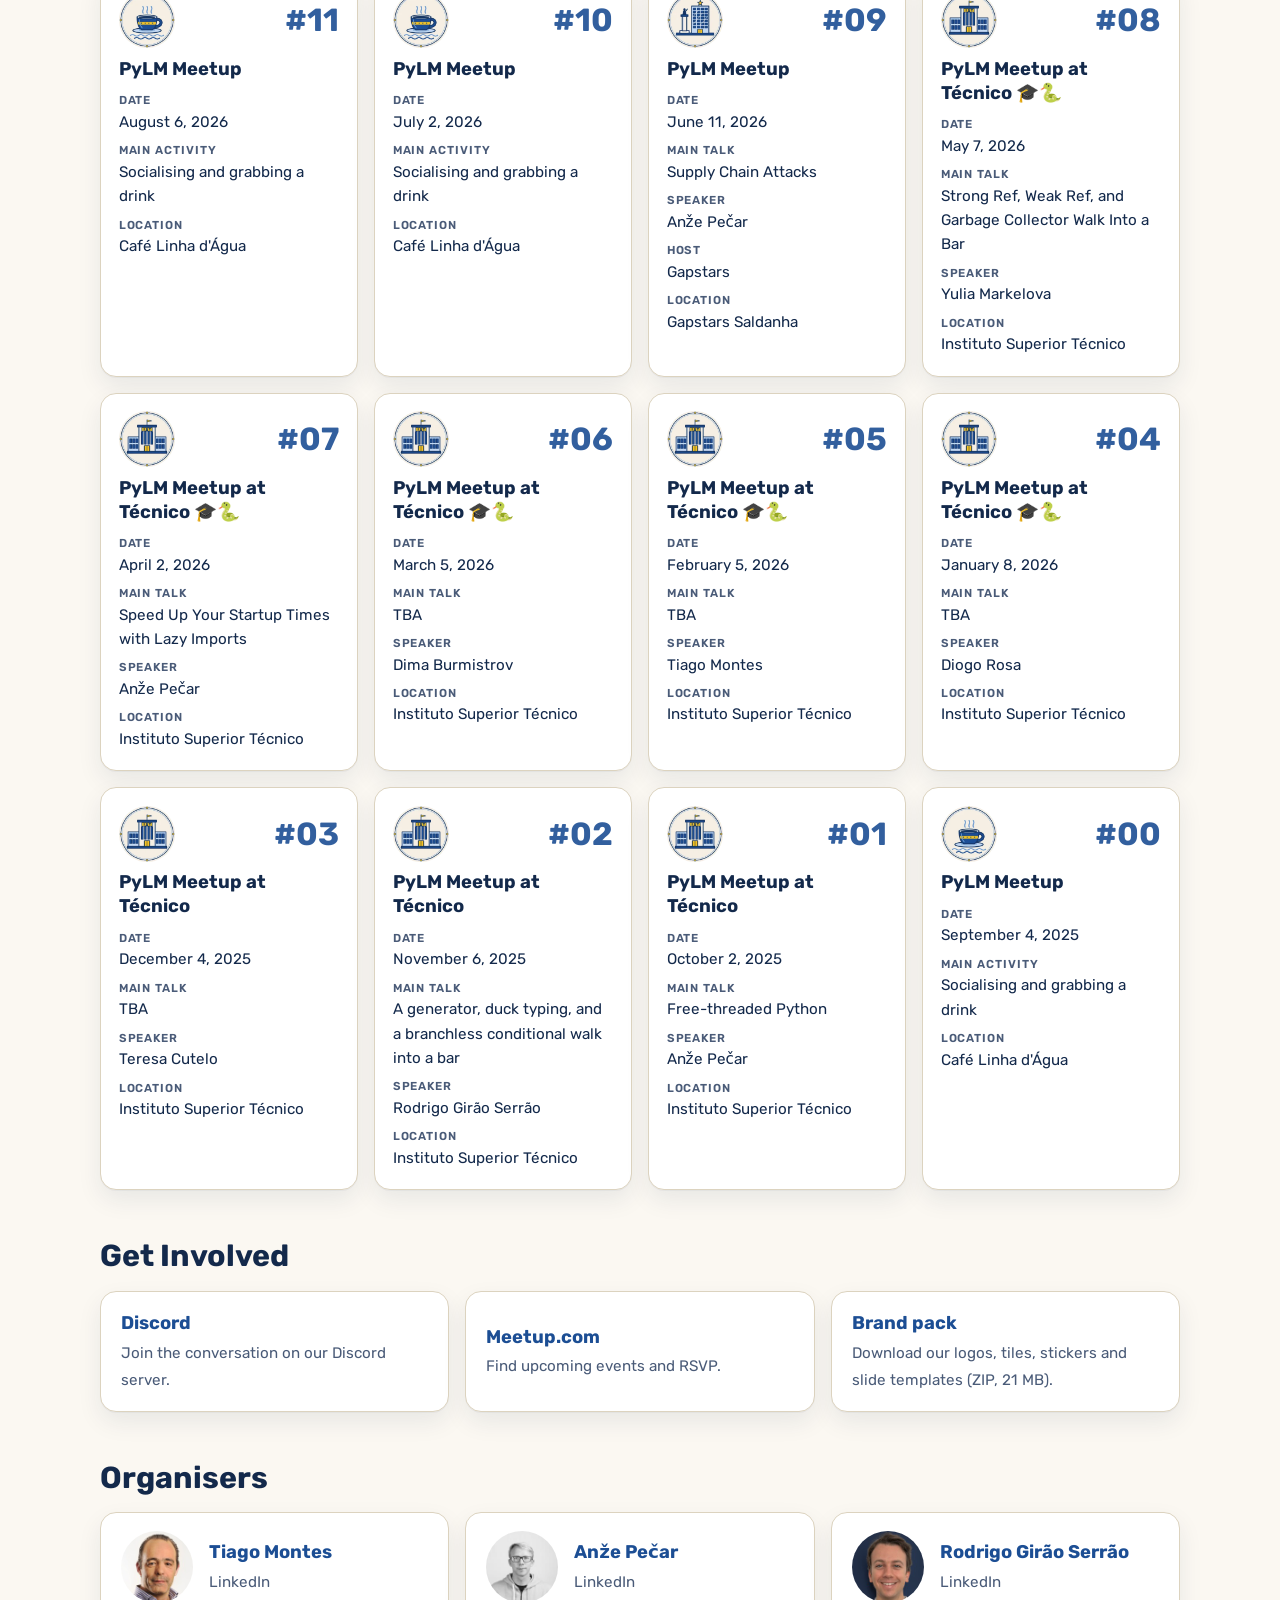
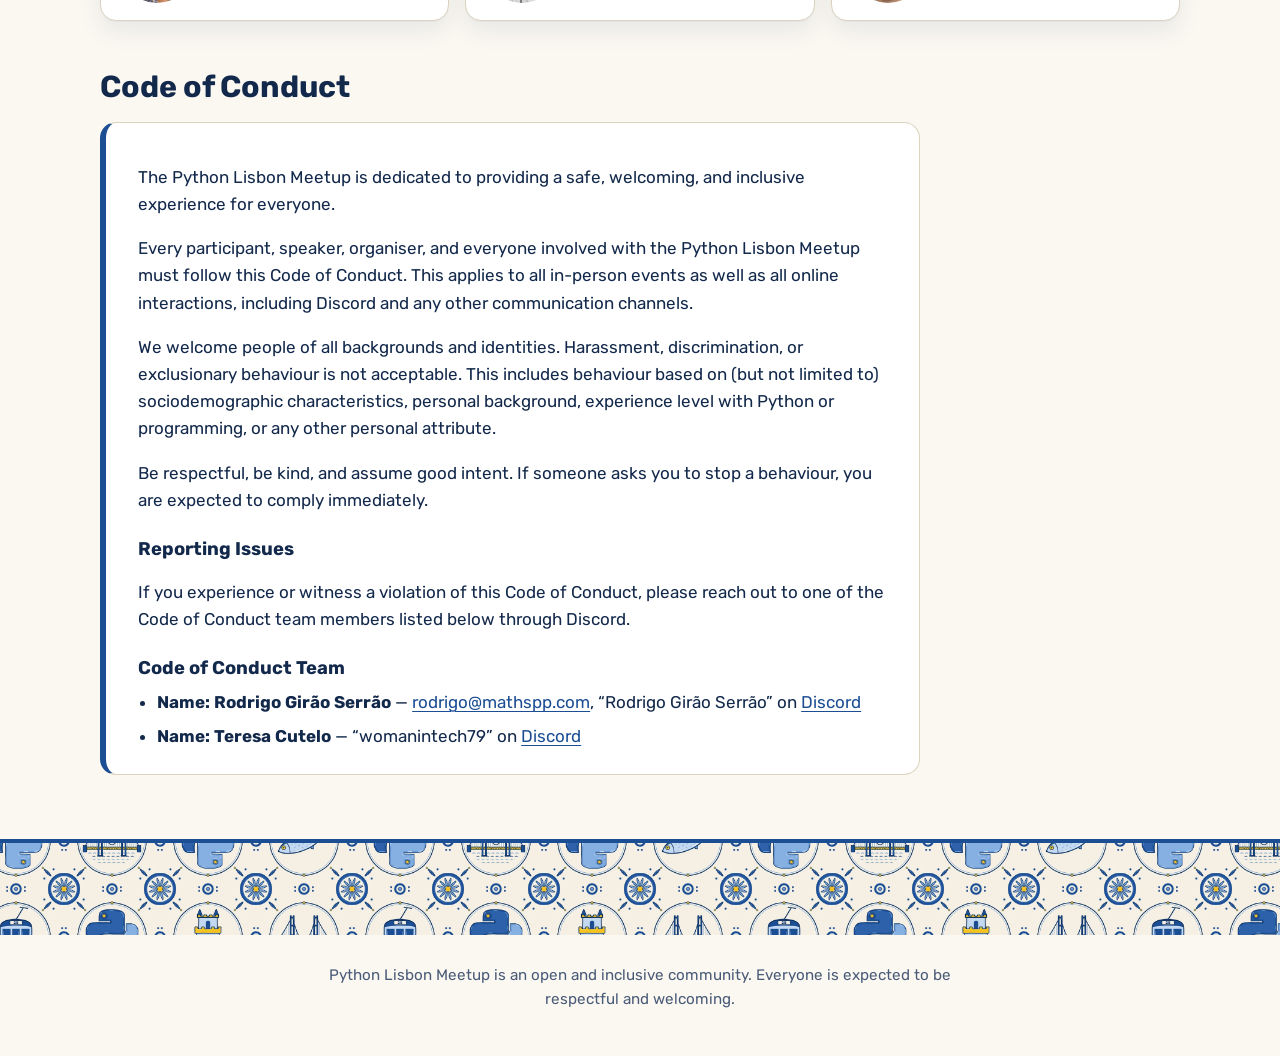
==== commit 120f28c0: "Add #14 and #15 to meetup history and link cards to Meetup - Add #15 at Gapstars (Dec 3) as the upco" ====
--- a/index.html
+++ b/index.html
@@ -305,6 +305,46 @@
 
         .event-card--special {
             border: 2px solid var(--yellow);
+        }
+
+        .event-card--upcoming {
+            border: 2px solid var(--accent);
+        }
+
+        /* the whole card is clickable via the title link */
+        .event-card {
+            position: relative;
+        }
+
+        .event-link {
+            color: inherit;
+            text-decoration: none;
+        }
+
+        .event-link::after {
+            content: "";
+            position: absolute;
+            inset: 0;
+            border-radius: inherit;
+        }
+
+        .event-card:hover .event-link {
+            text-decoration: underline;
+            text-underline-offset: 0.15em;
+        }
+
+        .event-link:focus-visible {
+            outline: none;
+        }
+
+        .event-card:has(.event-link:focus-visible) {
+            outline: 3px solid var(--accent);
+            outline-offset: 3px;
+        }
+
+        .event-badge.event-badge--upcoming {
+            background: var(--accent);
+            color: var(--card-bg);
         }
 
         .event-head {
@@ -518,7 +558,7 @@
                 <div class="actions">
                     <a class="button button--primary" href="https://discord.gg/DCNEYDKw9s">Join our Discord</a>
                     <a class="button button--secondary"
-                        href="https://www.meetup.com/python-lisbon-meetup/events/312286589">Upcoming events</a>
+                        href="https://www.meetup.com/python-lisbon-meetup/events/">Upcoming events</a>
                 </div>
             </div>
         </div>
@@ -555,15 +595,46 @@
         <section aria-labelledby="history">
             <h2 id="history">Meetup History</h2>
             <p class="prose">
-                A running archive of past Python Lisbon Meetup sessions.
+                Our next meetup, plus a running archive of past Python Lisbon Meetup sessions.
             </p>
             <div class="event-grid">
+                <article class="event-card event-card--upcoming">
+                    <div class="event-head">
+                        <img class="event-tile" src="assets/tiles/saldanha-medallion.webp" alt="" width="56" height="56" loading="lazy" />
+                        <span class="event-number" aria-hidden="true">#15</span>
+                    </div>
+                    <p class="event-badge event-badge--upcoming">Upcoming · RSVP</p>
+                    <h3><a class="event-link" href="https://www.meetup.com/python-lisbon-meetup/events/317505097/"><span class="visually-hidden">#15 - </span>Python Lisbon Meetup at Gapstars ✨</a></h3>
+                    <dl class="event-details">
+                        <div><dt>Date</dt><dd>December 3, 2026</dd></div>
+                        <div><dt>Main talk</dt><dd>How I Learned to Stop Worrying and Love the Robot: How to tell if your AI builds slop without reading every line</dd></div>
+                        <div><dt>Speaker</dt><dd>Ilya Dorman</dd></div>
+                        <div><dt>Host</dt><dd>Gapstars</dd></div>
+                        <div><dt>Location</dt><dd>Gapstars, Edifício Atrium Saldanha (11th floor)</dd></div>
+                    </dl>
+                </article>
+
+                <article class="event-card event-card--special">
+                    <div class="event-head">
+                        <img class="event-tile" src="assets/tiles/van-medallion.webp" alt="" width="56" height="56" loading="lazy" />
+                        <span class="event-number" aria-hidden="true">#14</span>
+                    </div>
+                    <p class="event-badge">Joint with PyData Lisbon</p>
+                    <h3><a class="event-link" href="https://www.meetup.com/python-lisbon-meetup/events/317086731/"><span class="visually-hidden">#14 - </span>Python Lisbon Meetup at VW Innovation &amp; Engineering Hub</a></h3>
+                    <dl class="event-details">
+                        <div><dt>Date</dt><dd>November 5, 2026</dd></div>
+                        <div><dt>Talks</dt><dd>How to Accept That AI Writes Better Python Code Than You Do</dd><dd>Harnessing Pydantic AI for Offensive Security</dd></div>
+                        <div><dt>Speakers</dt><dd>Anže Pečar, Miguel Cardoso</dd></div>
+                        <div><dt>Host</dt><dd>VW Innovation &amp; Engineering Hub</dd></div>
+                        <div><dt>Location</dt><dd>VWGS Portugal, R. Luz Soriano 67</dd></div>
+                    </dl>
+                </article>
                 <article class="event-card">
                     <div class="event-head">
                         <img class="event-tile" src="assets/tiles/ist-medallion.webp" alt="" width="56" height="56" loading="lazy" />
                         <span class="event-number" aria-hidden="true">#13</span>
                     </div>
-                    <h3><span class="visually-hidden">#13 - </span>Python Lisbon Meetup at Técnico</h3>
+                    <h3><a class="event-link" href="https://www.meetup.com/python-lisbon-meetup/events/316776712/"><span class="visually-hidden">#13 - </span>Python Lisbon Meetup at Técnico</a></h3>
                     <dl class="event-details">
                         <div><dt>Date</dt><dd>October 1, 2026</dd></div>
                         <div><dt>Speaker</dt><dd>Tiago Montes</dd></div>
@@ -590,7 +661,7 @@
                         <img class="event-tile" src="assets/tiles/cafe-medallion.webp" alt="" width="56" height="56" loading="lazy" />
                         <span class="event-number" aria-hidden="true">#11</span>
                     </div>
-                    <h3><span class="visually-hidden">#11 - </span>PyLM Meetup</h3>
+                    <h3><a class="event-link" href="https://www.meetup.com/python-lisbon-meetup/events/315711024/"><span class="visually-hidden">#11 - </span>PyLM Meetup</a></h3>
                     <dl class="event-details">
                         <div><dt>Date</dt><dd>August 6, 2026</dd></div>
                         <div><dt>Main activity</dt><dd>Socialising and grabbing a drink</dd></div>
@@ -603,7 +674,7 @@
                         <img class="event-tile" src="assets/tiles/cafe-medallion.webp" alt="" width="56" height="56" loading="lazy" />
                         <span class="event-number" aria-hidden="true">#10</span>
                     </div>
-                    <h3><span class="visually-hidden">#10 - </span>PyLM Meetup</h3>
+                    <h3><a class="event-link" href="https://www.meetup.com/python-lisbon-meetup/events/315420890/"><span class="visually-hidden">#10 - </span>PyLM Meetup</a></h3>
                     <dl class="event-details">
                         <div><dt>Date</dt><dd>July 2, 2026</dd></div>
                         <div><dt>Main activity</dt><dd>Socialising and grabbing a drink</dd></div>
@@ -616,9 +687,9 @@
                         <img class="event-tile" src="assets/tiles/saldanha-medallion.webp" alt="" width="56" height="56" loading="lazy" />
                         <span class="event-number" aria-hidden="true">#09</span>
                     </div>
-                    <h3><span class="visually-hidden">#09 - </span>PyLM Meetup</h3>
-                    <dl class="event-details">
-                        <div><dt>Date</dt><dd>June 4, 2026</dd></div>
+                    <h3><a class="event-link" href="https://www.meetup.com/python-lisbon-meetup/events/314171749/"><span class="visually-hidden">#09 - </span>PyLM Meetup</a></h3>
+                    <dl class="event-details">
+                        <div><dt>Date</dt><dd>June 11, 2026</dd></div>
                         <div><dt>Main talk</dt><dd>Supply Chain Attacks</dd></div>
                         <div><dt>Speaker</dt><dd>Anže Pečar</dd></div>
                         <div><dt>Host</dt><dd>Gapstars</dd></div>
@@ -631,7 +702,7 @@
                         <img class="event-tile" src="assets/tiles/ist-medallion.webp" alt="" width="56" height="56" loading="lazy" />
                         <span class="event-number" aria-hidden="true">#08</span>
                     </div>
-                    <h3><span class="visually-hidden">#08 - </span>PyLM Meetup at Técnico 🎓🐍</h3>
+                    <h3><a class="event-link" href="https://www.meetup.com/python-lisbon-meetup/events/314097850/"><span class="visually-hidden">#08 - </span>PyLM Meetup at Técnico 🎓🐍</a></h3>
                     <dl class="event-details">
                         <div><dt>Date</dt><dd>May 7, 2026</dd></div>
                         <div><dt>Main talk</dt><dd>Strong Ref, Weak Ref, and Garbage Collector Walk Into a Bar</dd></div>
@@ -645,7 +716,7 @@
                         <img class="event-tile" src="assets/tiles/ist-medallion.webp" alt="" width="56" height="56" loading="lazy" />
                         <span class="event-number" aria-hidden="true">#07</span>
                     </div>
-                    <h3><span class="visually-hidden">#07 - </span>PyLM Meetup at Técnico 🎓🐍</h3>
+                    <h3><a class="event-link" href="https://www.meetup.com/python-lisbon-meetup/events/313903112/"><span class="visually-hidden">#07 - </span>PyLM Meetup at Técnico 🎓🐍</a></h3>
                     <dl class="event-details">
                         <div><dt>Date</dt><dd>April 2, 2026</dd></div>
                         <div><dt>Main talk</dt><dd>Speed Up Your Startup Times with Lazy Imports</dd></div>
@@ -659,7 +730,7 @@
                         <img class="event-tile" src="assets/tiles/ist-medallion.webp" alt="" width="56" height="56" loading="lazy" />
                         <span class="event-number" aria-hidden="true">#06</span>
                     </div>
-                    <h3><span class="visually-hidden">#06 - </span>PyLM Meetup at Técnico 🎓🐍</h3>
+                    <h3><a class="event-link" href="https://www.meetup.com/python-lisbon-meetup/events/313555982/"><span class="visually-hidden">#06 - </span>PyLM Meetup at Técnico 🎓🐍</a></h3>
                     <dl class="event-details">
                         <div><dt>Date</dt><dd>March 5, 2026</dd></div>
                         <div><dt>Main talk</dt><dd>TBA</dd></div>
@@ -673,7 +744,7 @@
                         <img class="event-tile" src="assets/tiles/ist-medallion.webp" alt="" width="56" height="56" loading="lazy" />
                         <span class="event-number" aria-hidden="true">#05</span>
                     </div>
-                    <h3><span class="visually-hidden">#05 - </span>PyLM Meetup at Técnico 🎓🐍</h3>
+                    <h3><a class="event-link" href="https://www.meetup.com/python-lisbon-meetup/events/313187375/"><span class="visually-hidden">#05 - </span>PyLM Meetup at Técnico 🎓🐍</a></h3>
                     <dl class="event-details">
                         <div><dt>Date</dt><dd>February 5, 2026</dd></div>
                         <div><dt>Main talk</dt><dd>TBA</dd></div>
@@ -687,7 +758,7 @@
                         <img class="event-tile" src="assets/tiles/ist-medallion.webp" alt="" width="56" height="56" loading="lazy" />
                         <span class="event-number" aria-hidden="true">#04</span>
                     </div>
-                    <h3><span class="visually-hidden">#04 - </span>PyLM Meetup at Técnico 🎓🐍</h3>
+                    <h3><a class="event-link" href="https://www.meetup.com/python-lisbon-meetup/events/312286589/"><span class="visually-hidden">#04 - </span>PyLM Meetup at Técnico 🎓🐍</a></h3>
                     <dl class="event-details">
                         <div><dt>Date</dt><dd>January 8, 2026</dd></div>
                         <div><dt>Main talk</dt><dd>TBA</dd></div>
@@ -759,7 +830,7 @@
                 <a href="https://discord.gg/DCNEYDKw9s">
                     <div><strong>Discord</strong><span>Join the conversation on our Discord server.</span></div>
                 </a>
-                <a href="https://www.meetup.com/python-lisbon-meetup/events/312286589">
+                <a href="https://www.meetup.com/python-lisbon-meetup/events/">
                     <div><strong>Meetup.com</strong><span>Find upcoming events and RSVP.</span></div>
                 </a>
                 <a href="assets/python-lisbon-azulejo-pack.zip" download>
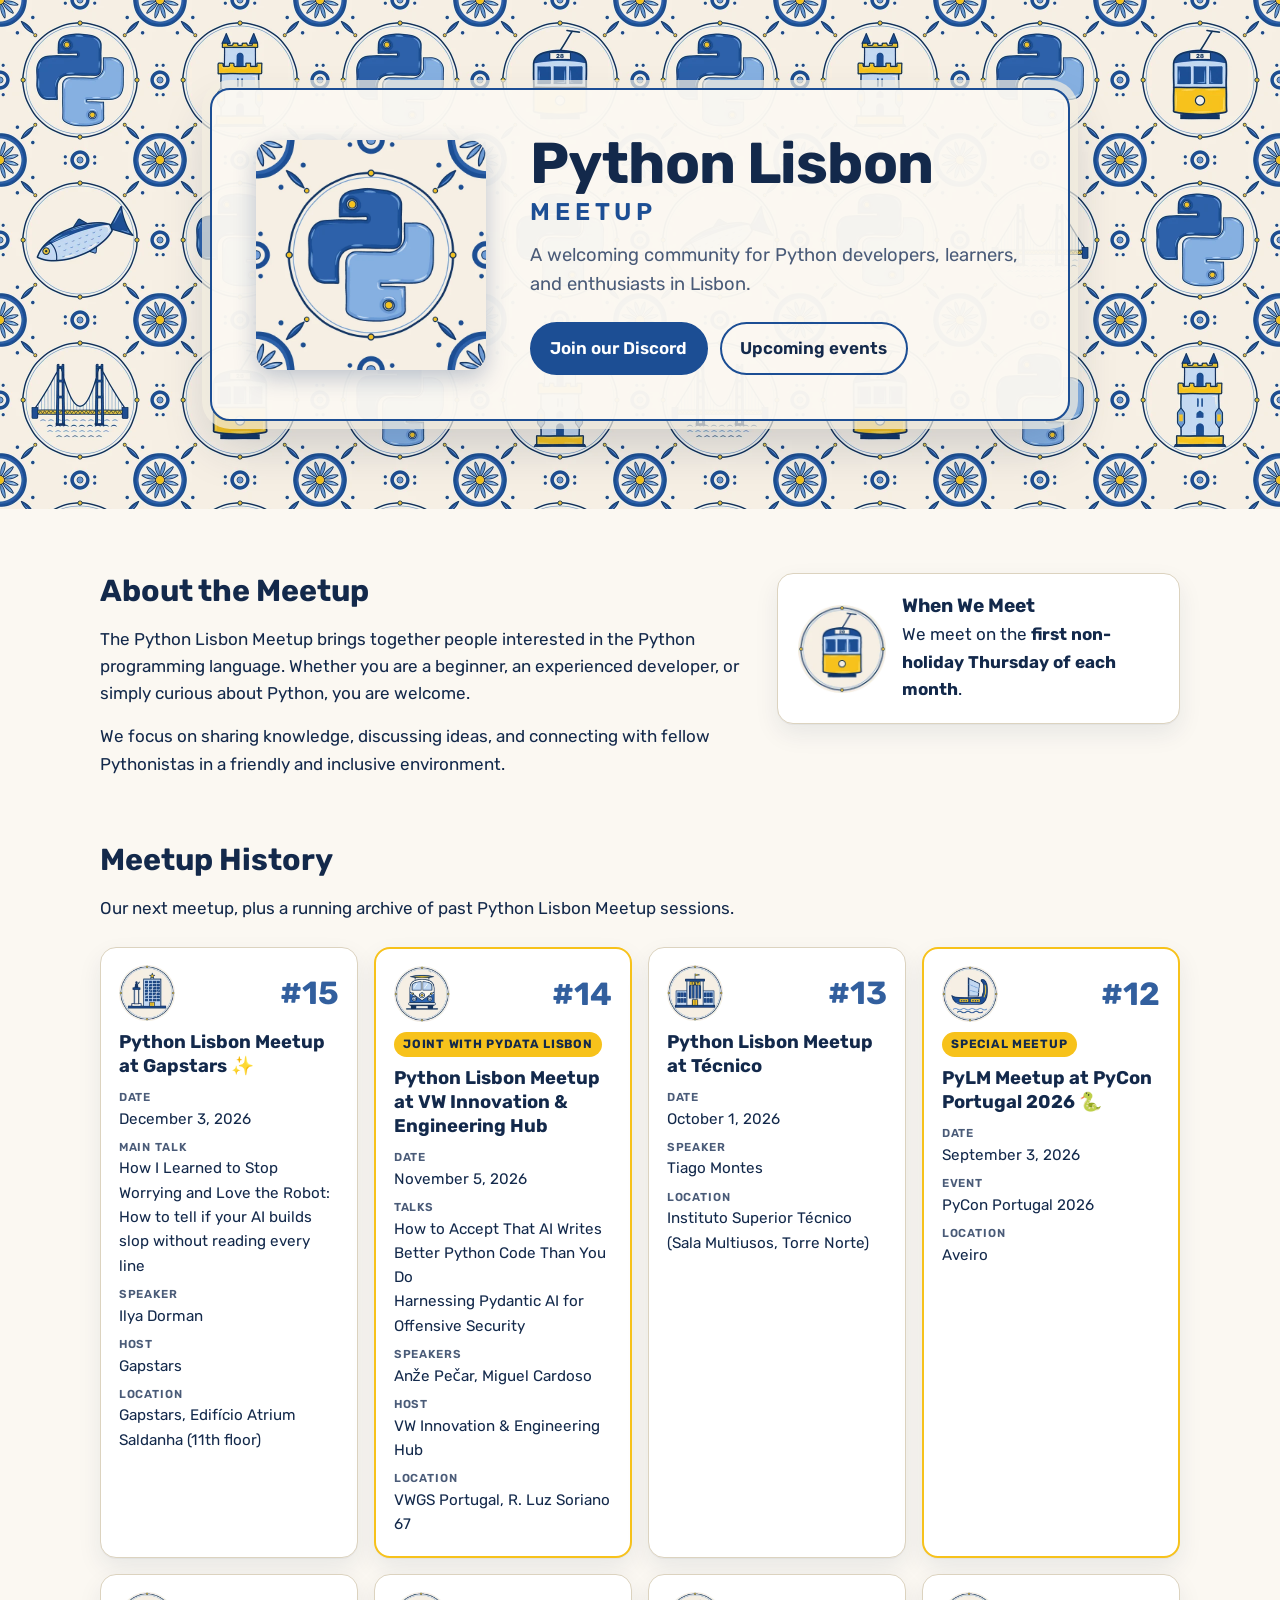
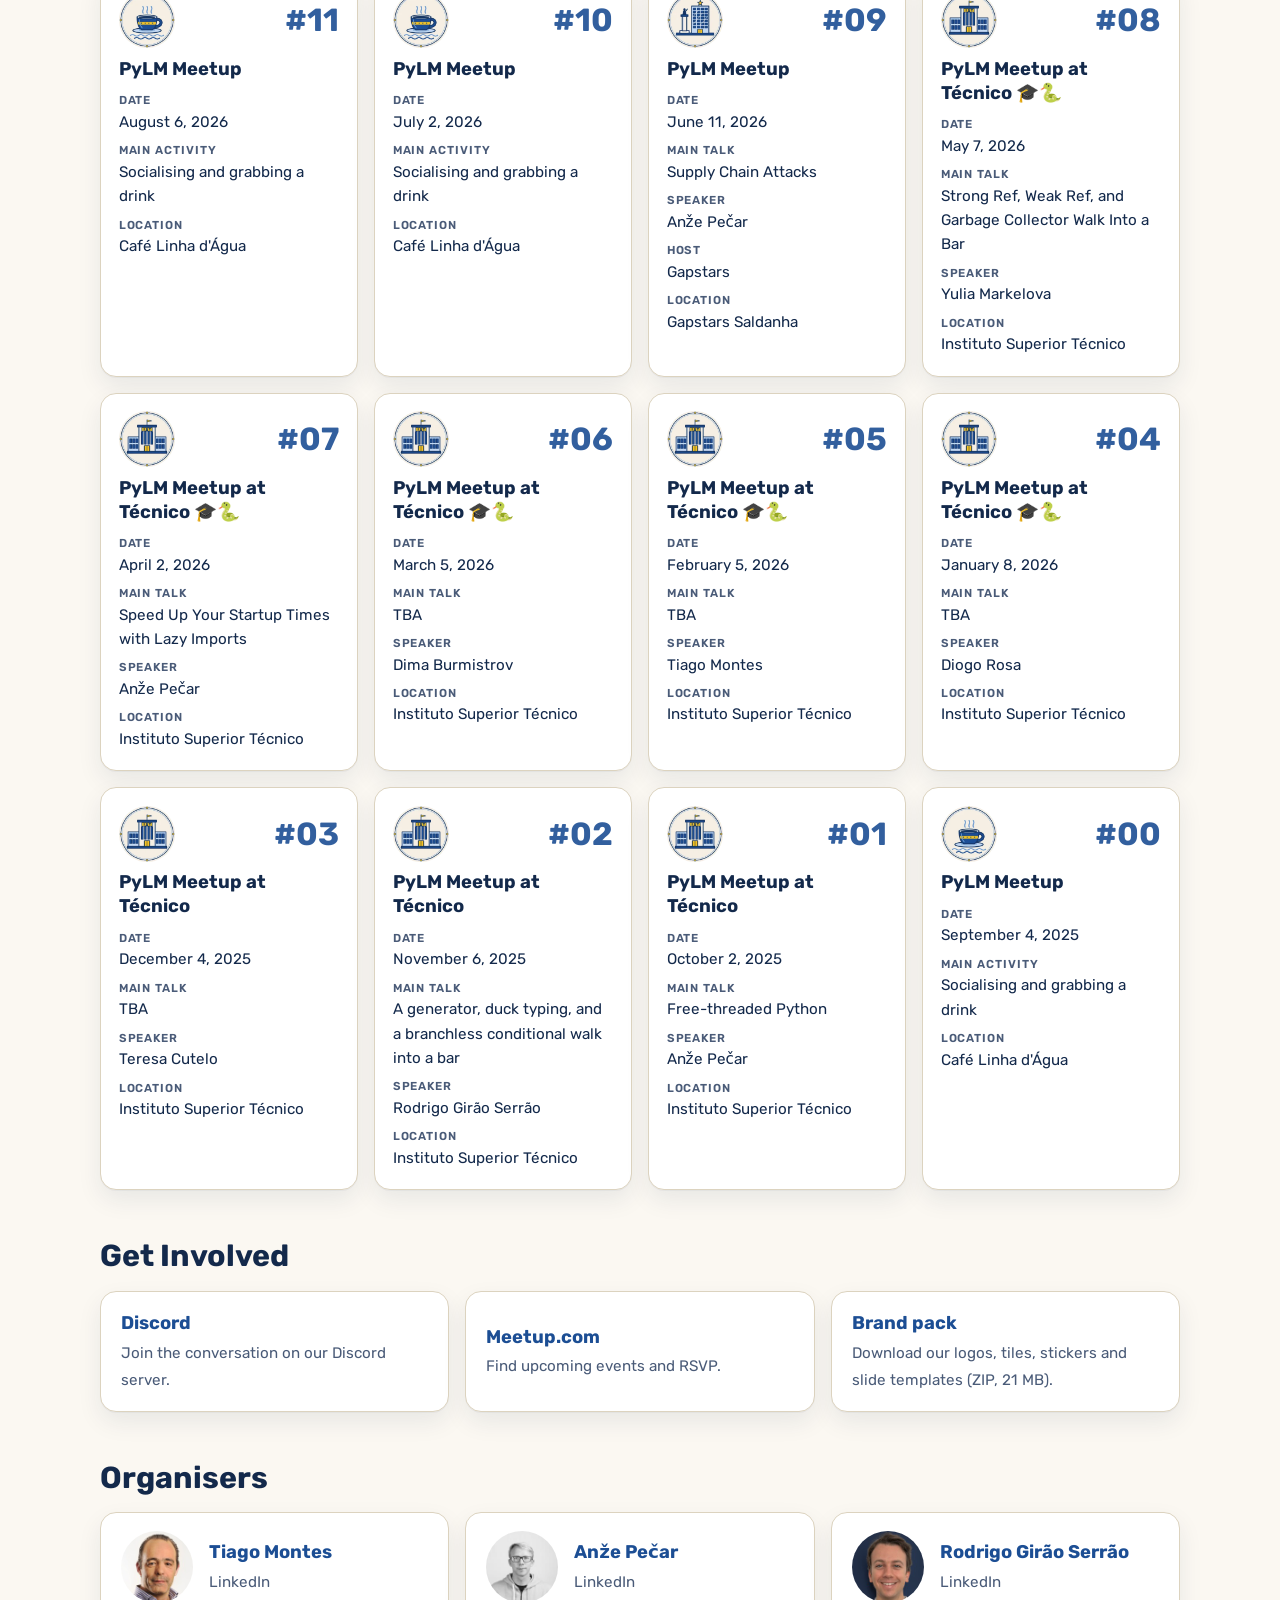
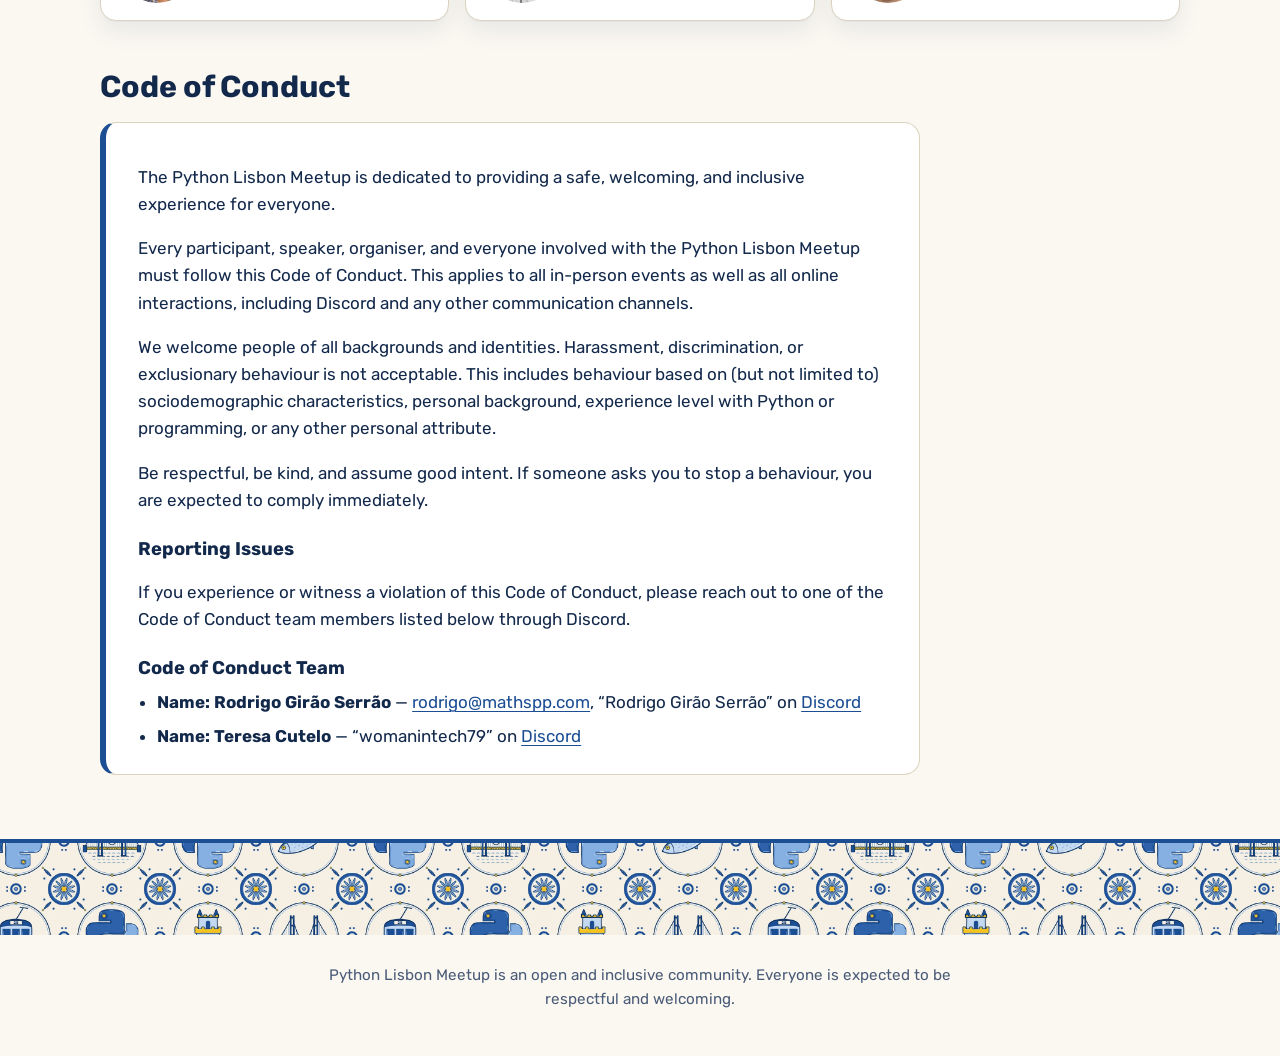
==== commit 8ddba8a5: "Show the Upcoming · RSVP badge automatically Each card's date is now a <time datetime>, and a small " ====
--- a/index.html
+++ b/index.html
@@ -598,15 +598,14 @@
                 Our next meetup, plus a running archive of past Python Lisbon Meetup sessions.
             </p>
             <div class="event-grid">
-                <article class="event-card event-card--upcoming">
+                <article class="event-card">
                     <div class="event-head">
                         <img class="event-tile" src="assets/tiles/saldanha-medallion.webp" alt="" width="56" height="56" loading="lazy" />
                         <span class="event-number" aria-hidden="true">#15</span>
                     </div>
-                    <p class="event-badge event-badge--upcoming">Upcoming · RSVP</p>
                     <h3><a class="event-link" href="https://www.meetup.com/python-lisbon-meetup/events/317505097/"><span class="visually-hidden">#15 - </span>Python Lisbon Meetup at Gapstars ✨</a></h3>
                     <dl class="event-details">
-                        <div><dt>Date</dt><dd>December 3, 2026</dd></div>
+                        <div><dt>Date</dt><dd><time datetime="2026-12-03">December 3, 2026</time></dd></div>
                         <div><dt>Main talk</dt><dd>How I Learned to Stop Worrying and Love the Robot: How to tell if your AI builds slop without reading every line</dd></div>
                         <div><dt>Speaker</dt><dd>Ilya Dorman</dd></div>
                         <div><dt>Host</dt><dd>Gapstars</dd></div>
@@ -622,7 +621,7 @@
                     <p class="event-badge">Joint with PyData Lisbon</p>
                     <h3><a class="event-link" href="https://www.meetup.com/python-lisbon-meetup/events/317086731/"><span class="visually-hidden">#14 - </span>Python Lisbon Meetup at VW Innovation &amp; Engineering Hub</a></h3>
                     <dl class="event-details">
-                        <div><dt>Date</dt><dd>November 5, 2026</dd></div>
+                        <div><dt>Date</dt><dd><time datetime="2026-11-05">November 5, 2026</time></dd></div>
                         <div><dt>Talks</dt><dd>How to Accept That AI Writes Better Python Code Than You Do</dd><dd>Harnessing Pydantic AI for Offensive Security</dd></div>
                         <div><dt>Speakers</dt><dd>Anže Pečar, Miguel Cardoso</dd></div>
                         <div><dt>Host</dt><dd>VW Innovation &amp; Engineering Hub</dd></div>
@@ -636,7 +635,7 @@
                     </div>
                     <h3><a class="event-link" href="https://www.meetup.com/python-lisbon-meetup/events/316776712/"><span class="visually-hidden">#13 - </span>Python Lisbon Meetup at Técnico</a></h3>
                     <dl class="event-details">
-                        <div><dt>Date</dt><dd>October 1, 2026</dd></div>
+                        <div><dt>Date</dt><dd><time datetime="2026-10-01">October 1, 2026</time></dd></div>
                         <div><dt>Speaker</dt><dd>Tiago Montes</dd></div>
                         <div><dt>Location</dt><dd>Instituto Superior Técnico (Sala Multiusos, Torre Norte)</dd></div>
                     </dl>
@@ -650,7 +649,7 @@
                     <p class="event-badge">Special meetup</p>
                     <h3><span class="visually-hidden">#12 - </span>PyLM Meetup at PyCon Portugal 2026 🐍</h3>
                     <dl class="event-details">
-                        <div><dt>Date</dt><dd>September 3, 2026</dd></div>
+                        <div><dt>Date</dt><dd><time datetime="2026-09-03">September 3, 2026</time></dd></div>
                         <div><dt>Event</dt><dd>PyCon Portugal 2026</dd></div>
                         <div><dt>Location</dt><dd>Aveiro</dd></div>
                     </dl>
@@ -663,7 +662,7 @@
                     </div>
                     <h3><a class="event-link" href="https://www.meetup.com/python-lisbon-meetup/events/315711024/"><span class="visually-hidden">#11 - </span>PyLM Meetup</a></h3>
                     <dl class="event-details">
-                        <div><dt>Date</dt><dd>August 6, 2026</dd></div>
+                        <div><dt>Date</dt><dd><time datetime="2026-08-06">August 6, 2026</time></dd></div>
                         <div><dt>Main activity</dt><dd>Socialising and grabbing a drink</dd></div>
                         <div><dt>Location</dt><dd>Café Linha d'Água</dd></div>
                     </dl>
@@ -676,7 +675,7 @@
                     </div>
                     <h3><a class="event-link" href="https://www.meetup.com/python-lisbon-meetup/events/315420890/"><span class="visually-hidden">#10 - </span>PyLM Meetup</a></h3>
                     <dl class="event-details">
-                        <div><dt>Date</dt><dd>July 2, 2026</dd></div>
+                        <div><dt>Date</dt><dd><time datetime="2026-07-02">July 2, 2026</time></dd></div>
                         <div><dt>Main activity</dt><dd>Socialising and grabbing a drink</dd></div>
                         <div><dt>Location</dt><dd>Café Linha d'Água</dd></div>
                     </dl>
@@ -689,7 +688,7 @@
                     </div>
                     <h3><a class="event-link" href="https://www.meetup.com/python-lisbon-meetup/events/314171749/"><span class="visually-hidden">#09 - </span>PyLM Meetup</a></h3>
                     <dl class="event-details">
-                        <div><dt>Date</dt><dd>June 11, 2026</dd></div>
+                        <div><dt>Date</dt><dd><time datetime="2026-06-11">June 11, 2026</time></dd></div>
                         <div><dt>Main talk</dt><dd>Supply Chain Attacks</dd></div>
                         <div><dt>Speaker</dt><dd>Anže Pečar</dd></div>
                         <div><dt>Host</dt><dd>Gapstars</dd></div>
@@ -704,7 +703,7 @@
                     </div>
                     <h3><a class="event-link" href="https://www.meetup.com/python-lisbon-meetup/events/314097850/"><span class="visually-hidden">#08 - </span>PyLM Meetup at Técnico 🎓🐍</a></h3>
                     <dl class="event-details">
-                        <div><dt>Date</dt><dd>May 7, 2026</dd></div>
+                        <div><dt>Date</dt><dd><time datetime="2026-05-07">May 7, 2026</time></dd></div>
                         <div><dt>Main talk</dt><dd>Strong Ref, Weak Ref, and Garbage Collector Walk Into a Bar</dd></div>
                         <div><dt>Speaker</dt><dd>Yulia Markelova</dd></div>
                         <div><dt>Location</dt><dd>Instituto Superior Técnico</dd></div>
@@ -718,7 +717,7 @@
                     </div>
                     <h3><a class="event-link" href="https://www.meetup.com/python-lisbon-meetup/events/313903112/"><span class="visually-hidden">#07 - </span>PyLM Meetup at Técnico 🎓🐍</a></h3>
                     <dl class="event-details">
-                        <div><dt>Date</dt><dd>April 2, 2026</dd></div>
+                        <div><dt>Date</dt><dd><time datetime="2026-04-02">April 2, 2026</time></dd></div>
                         <div><dt>Main talk</dt><dd>Speed Up Your Startup Times with Lazy Imports</dd></div>
                         <div><dt>Speaker</dt><dd>Anže Pečar</dd></div>
                         <div><dt>Location</dt><dd>Instituto Superior Técnico</dd></div>
@@ -732,7 +731,7 @@
                     </div>
                     <h3><a class="event-link" href="https://www.meetup.com/python-lisbon-meetup/events/313555982/"><span class="visually-hidden">#06 - </span>PyLM Meetup at Técnico 🎓🐍</a></h3>
                     <dl class="event-details">
-                        <div><dt>Date</dt><dd>March 5, 2026</dd></div>
+                        <div><dt>Date</dt><dd><time datetime="2026-03-05">March 5, 2026</time></dd></div>
                         <div><dt>Main talk</dt><dd>TBA</dd></div>
                         <div><dt>Speaker</dt><dd>Dima Burmistrov</dd></div>
                         <div><dt>Location</dt><dd>Instituto Superior Técnico</dd></div>
@@ -746,7 +745,7 @@
                     </div>
                     <h3><a class="event-link" href="https://www.meetup.com/python-lisbon-meetup/events/313187375/"><span class="visually-hidden">#05 - </span>PyLM Meetup at Técnico 🎓🐍</a></h3>
                     <dl class="event-details">
-                        <div><dt>Date</dt><dd>February 5, 2026</dd></div>
+                        <div><dt>Date</dt><dd><time datetime="2026-02-05">February 5, 2026</time></dd></div>
                         <div><dt>Main talk</dt><dd>TBA</dd></div>
                         <div><dt>Speaker</dt><dd>Tiago Montes</dd></div>
                         <div><dt>Location</dt><dd>Instituto Superior Técnico</dd></div>
@@ -760,7 +759,7 @@
                     </div>
                     <h3><a class="event-link" href="https://www.meetup.com/python-lisbon-meetup/events/312286589/"><span class="visually-hidden">#04 - </span>PyLM Meetup at Técnico 🎓🐍</a></h3>
                     <dl class="event-details">
-                        <div><dt>Date</dt><dd>January 8, 2026</dd></div>
+                        <div><dt>Date</dt><dd><time datetime="2026-01-08">January 8, 2026</time></dd></div>
                         <div><dt>Main talk</dt><dd>TBA</dd></div>
                         <div><dt>Speaker</dt><dd>Diogo Rosa</dd></div>
                         <div><dt>Location</dt><dd>Instituto Superior Técnico</dd></div>
@@ -774,7 +773,7 @@
                     </div>
                     <h3><span class="visually-hidden">#03 - </span>PyLM Meetup at Técnico</h3>
                     <dl class="event-details">
-                        <div><dt>Date</dt><dd>December 4, 2025</dd></div>
+                        <div><dt>Date</dt><dd><time datetime="2025-12-04">December 4, 2025</time></dd></div>
                         <div><dt>Main talk</dt><dd>TBA</dd></div>
                         <div><dt>Speaker</dt><dd>Teresa Cutelo</dd></div>
                         <div><dt>Location</dt><dd>Instituto Superior Técnico</dd></div>
@@ -788,7 +787,7 @@
                     </div>
                     <h3><span class="visually-hidden">#02 - </span>PyLM Meetup at Técnico</h3>
                     <dl class="event-details">
-                        <div><dt>Date</dt><dd>November 6, 2025</dd></div>
+                        <div><dt>Date</dt><dd><time datetime="2025-11-06">November 6, 2025</time></dd></div>
                         <div><dt>Main talk</dt><dd>A generator, duck typing, and a branchless conditional walk into a bar</dd></div>
                         <div><dt>Speaker</dt><dd>Rodrigo Girão Serrão</dd></div>
                         <div><dt>Location</dt><dd>Instituto Superior Técnico</dd></div>
@@ -802,7 +801,7 @@
                     </div>
                     <h3><span class="visually-hidden">#01 - </span>PyLM Meetup at Técnico</h3>
                     <dl class="event-details">
-                        <div><dt>Date</dt><dd>October 2, 2025</dd></div>
+                        <div><dt>Date</dt><dd><time datetime="2025-10-02">October 2, 2025</time></dd></div>
                         <div><dt>Main talk</dt><dd>Free-threaded Python</dd></div>
                         <div><dt>Speaker</dt><dd>Anže Pečar</dd></div>
                         <div><dt>Location</dt><dd>Instituto Superior Técnico</dd></div>
@@ -816,7 +815,7 @@
                     </div>
                     <h3><span class="visually-hidden">#00 - </span>PyLM Meetup</h3>
                     <dl class="event-details">
-                        <div><dt>Date</dt><dd>September 4, 2025</dd></div>
+                        <div><dt>Date</dt><dd><time datetime="2025-09-04">September 4, 2025</time></dd></div>
                         <div><dt>Main activity</dt><dd>Socialising and grabbing a drink</dd></div>
                         <div><dt>Location</dt><dd>Café Linha d'Água</dd></div>
                     </dl>
@@ -912,6 +911,26 @@
             </p>
         </div>
     </footer>
+    <script>
+        // Mark meetups that haven't happened yet as "Upcoming · RSVP", based on each
+        // card's <time datetime="YYYY-MM-DD">. An event stays upcoming through its own
+        // day (Lisbon time), so nobody has to remember to update the site afterwards.
+        // Add ?today=YYYY-MM-DD to the URL to preview another day.
+        (function () {
+            var override = new URLSearchParams(location.search).get("today");
+            var today = /^\d{4}-\d{2}-\d{2}$/.test(override || "") ? override
+                : new Intl.DateTimeFormat("en-CA", { timeZone: "Europe/Lisbon" }).format(new Date());
+            document.querySelectorAll(".event-card").forEach(function (card) {
+                var time = card.querySelector("time[datetime]");
+                if (!time || time.getAttribute("datetime") < today) return;
+                card.classList.add("event-card--upcoming");
+                var badge = document.createElement("p");
+                badge.className = "event-badge event-badge--upcoming";
+                badge.textContent = "Upcoming · RSVP";
+                card.insertBefore(badge, card.querySelector(".event-badge, h3"));
+            });
+        })();
+    </script>
 </body>
 
 </html>
